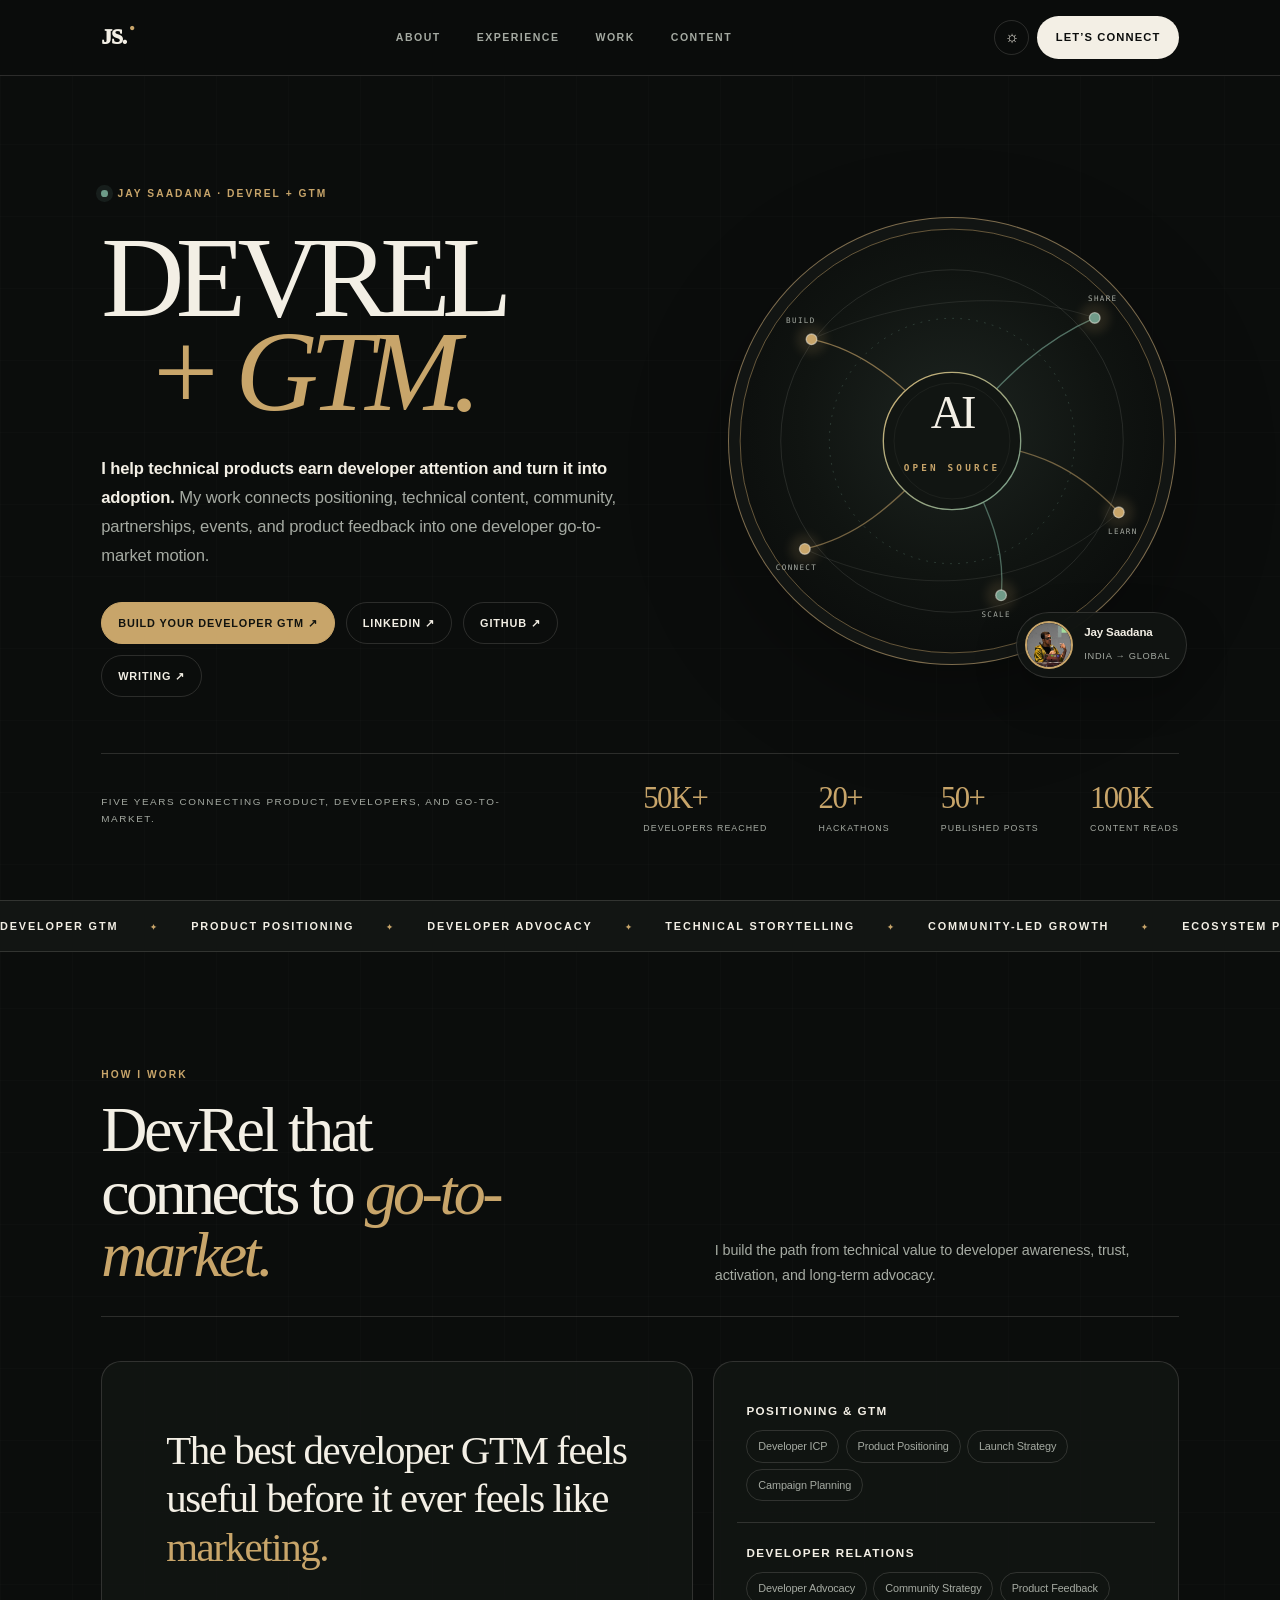
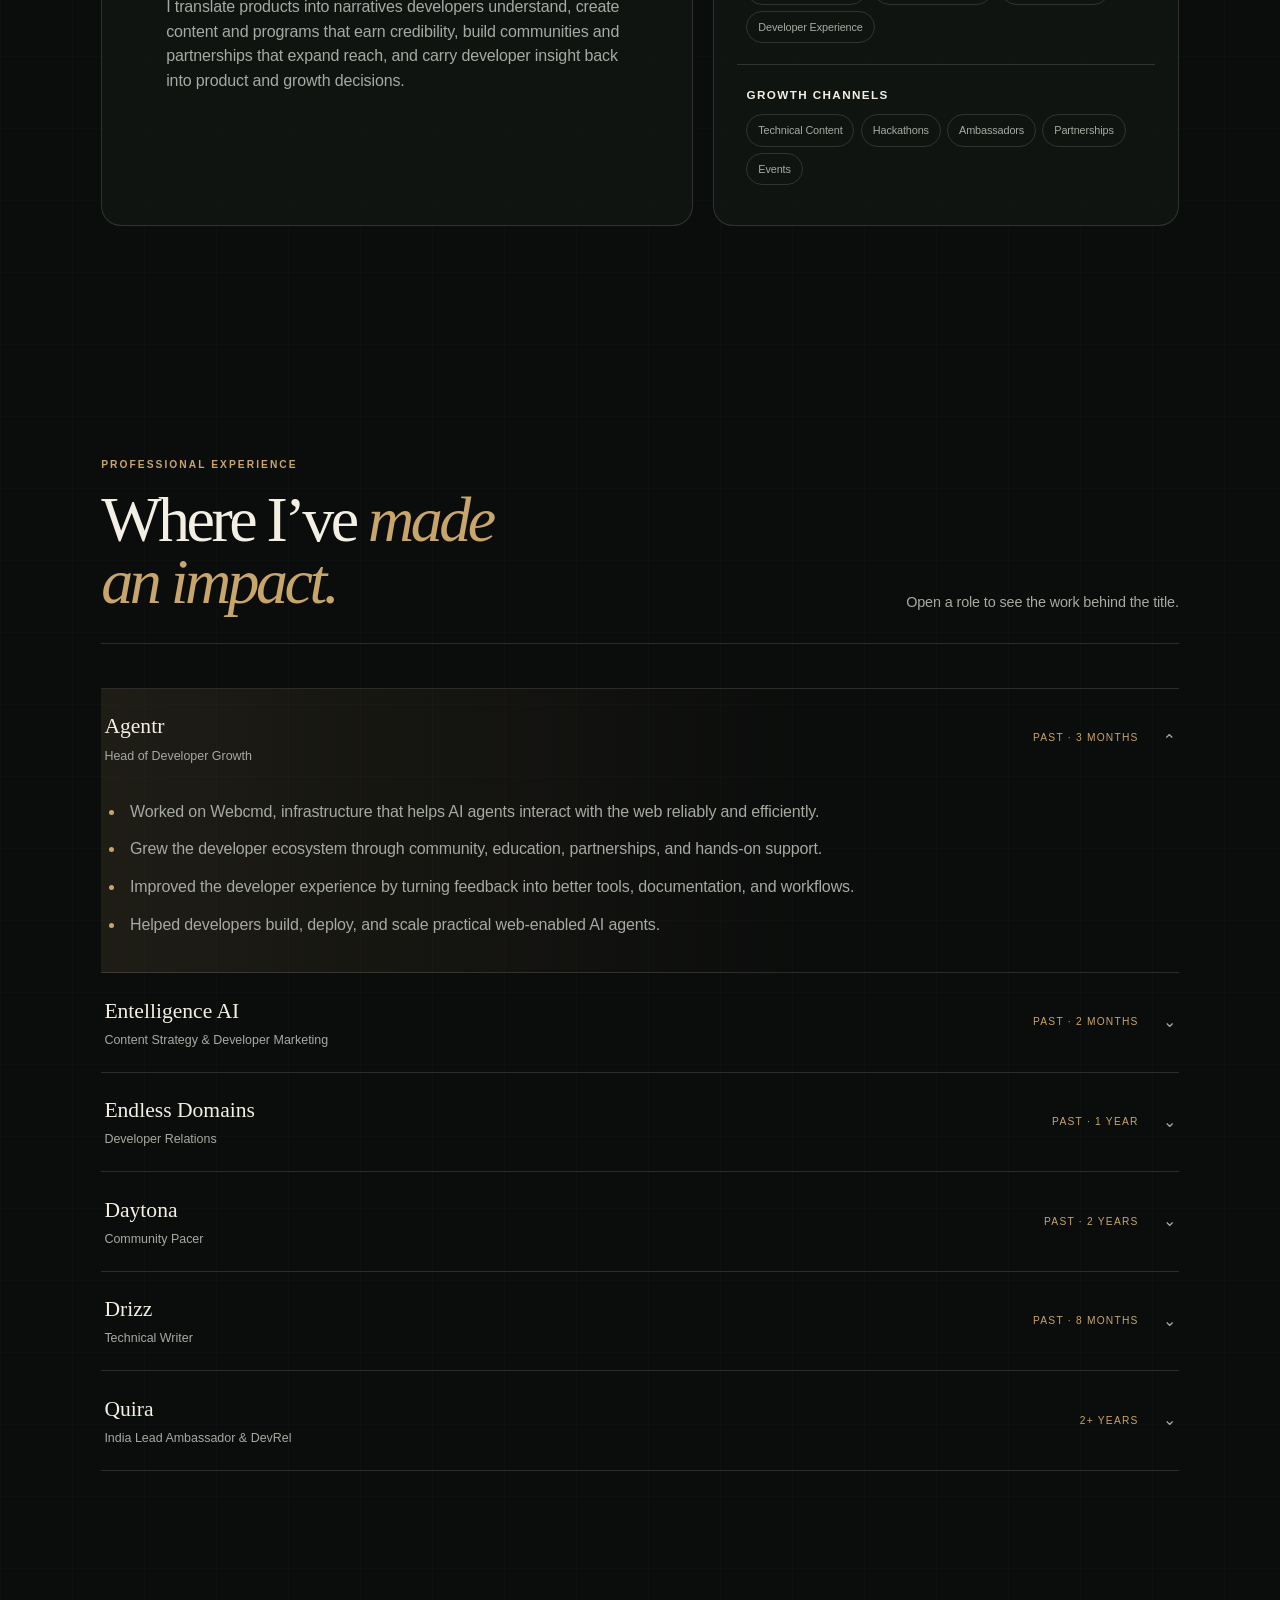
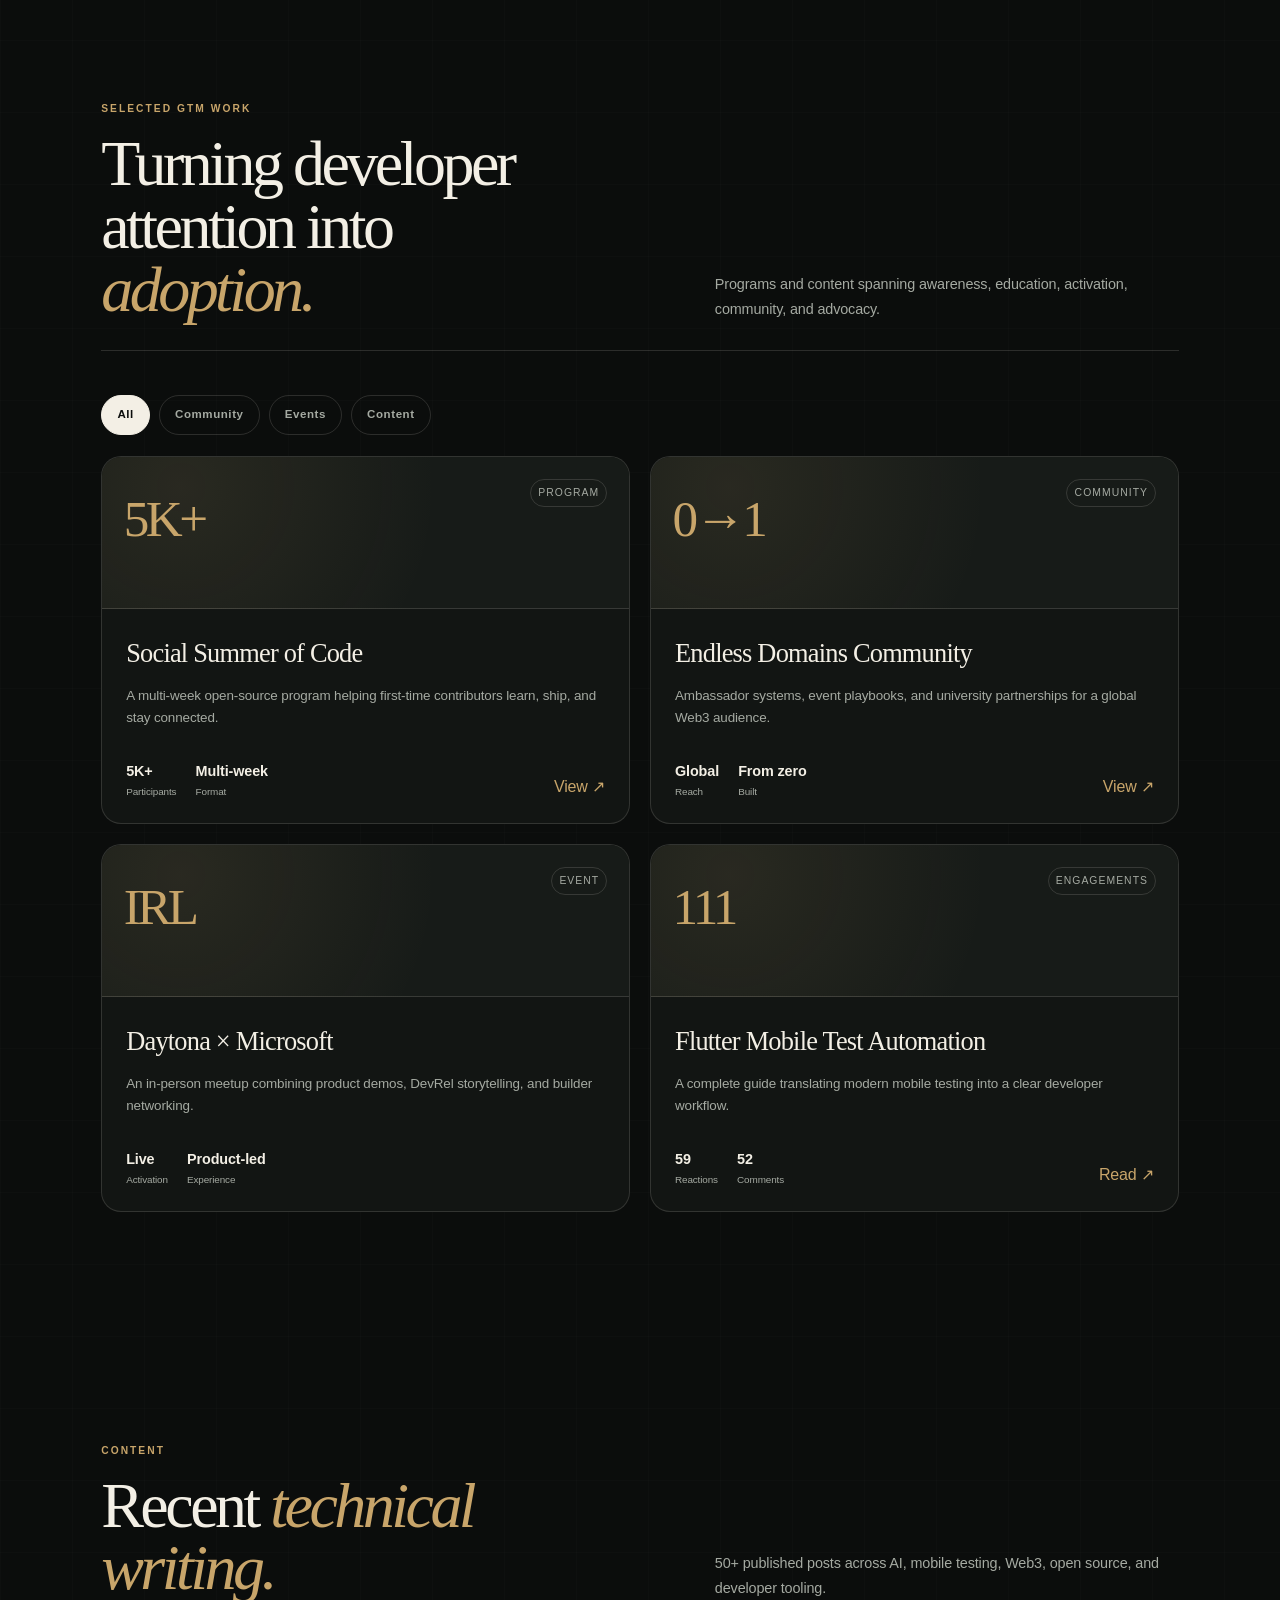
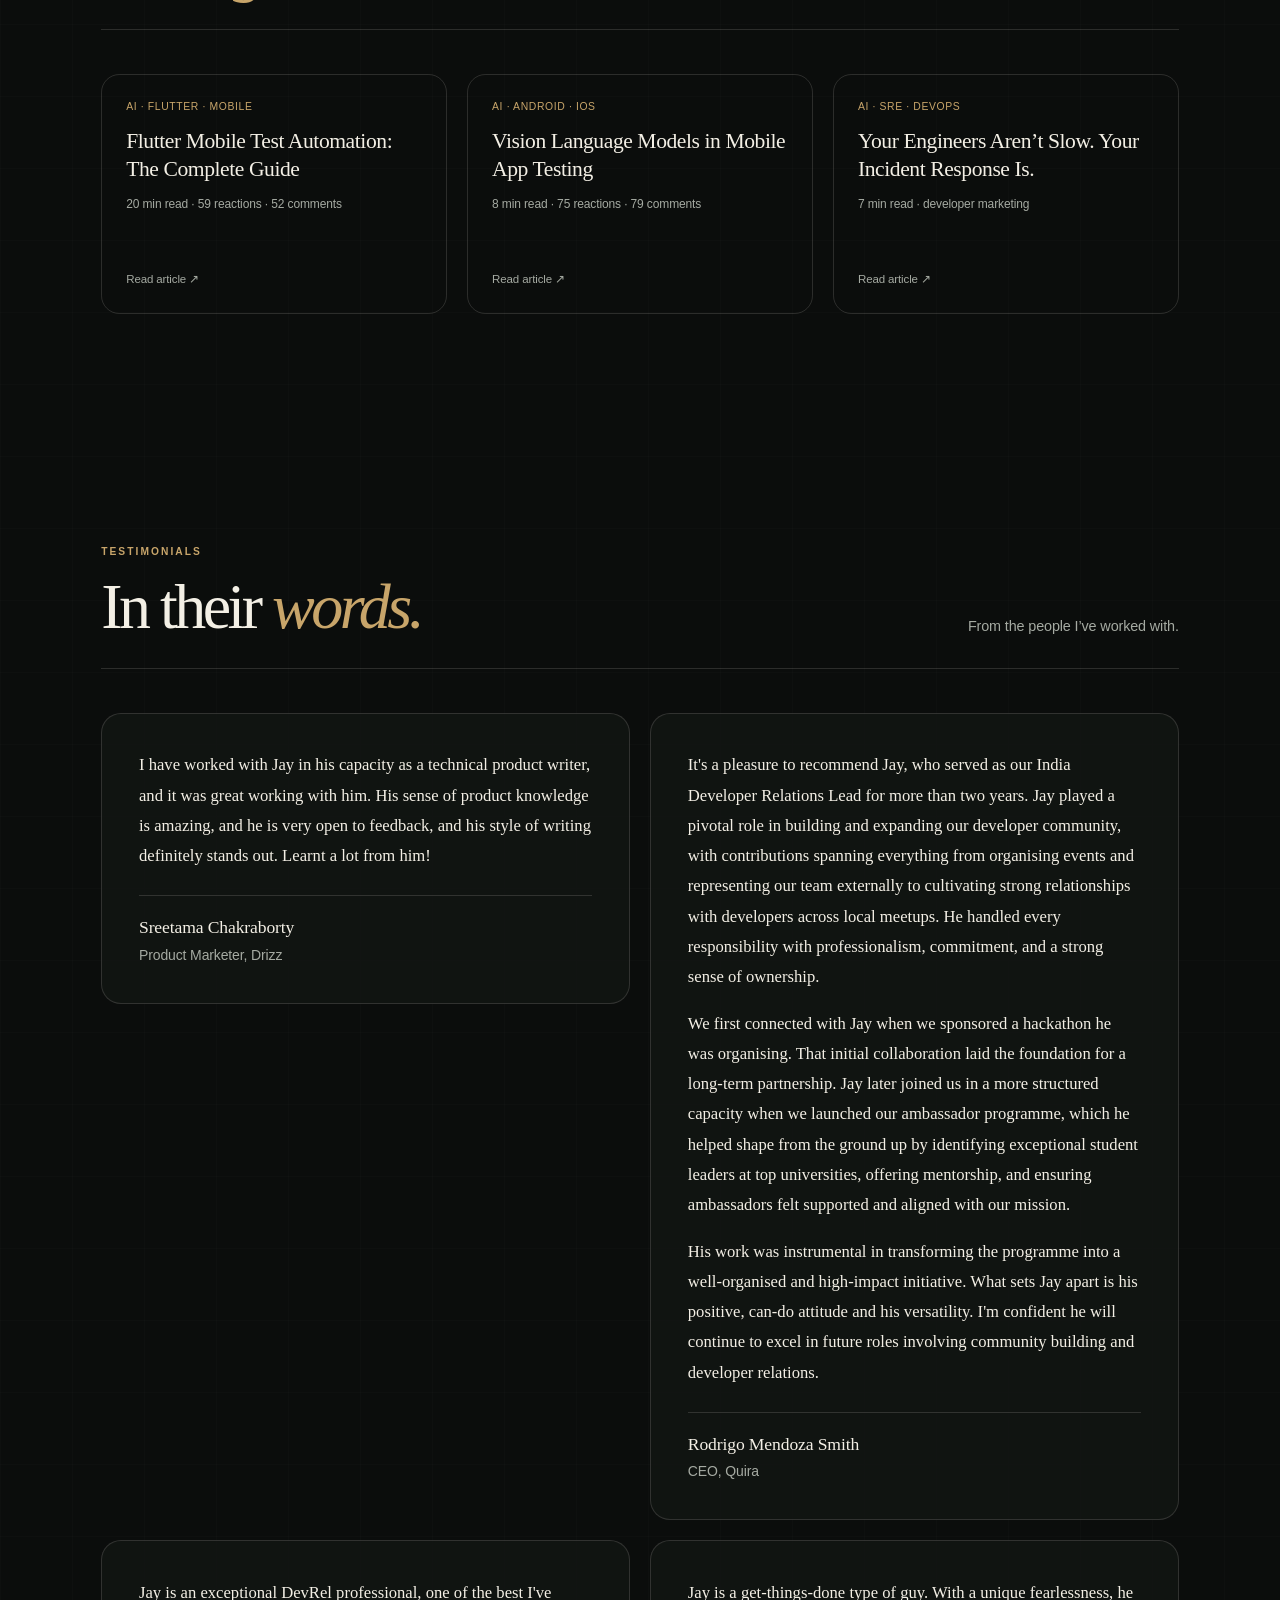
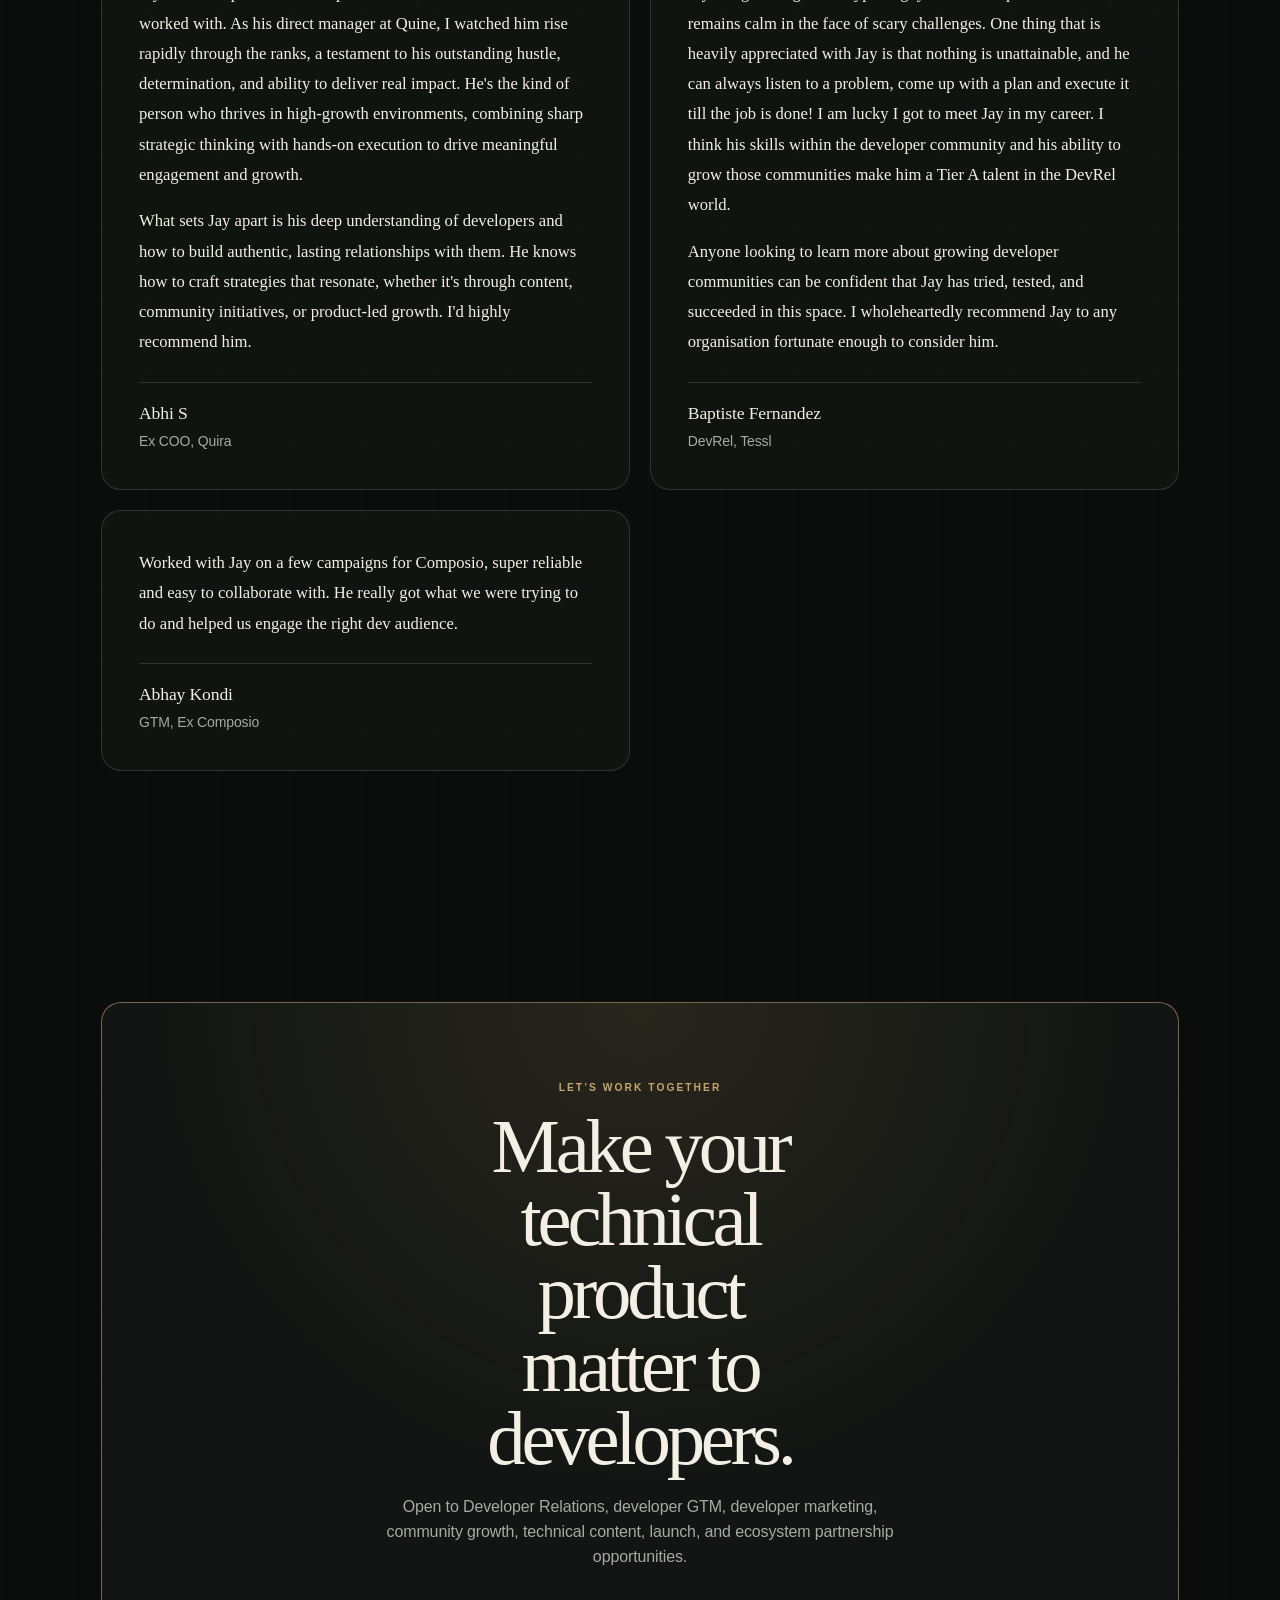
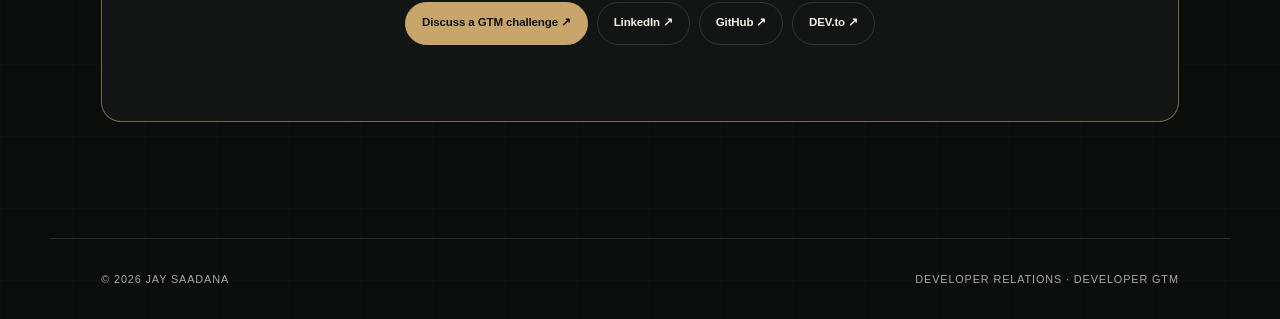
==== index.html @ 6f2ec3a9 "Position portfolio around DevRel and developer GTM" ====
<!doctype html>
<html lang="en">
<head>
  <meta charset="UTF-8" />
  <meta name="viewport" content="width=device-width,initial-scale=1" />
  <meta name="description" content="Jay Saadana works at the intersection of Developer Relations and developer GTM, turning technical products into clear narratives, trusted communities, and measurable adoption." />
  <meta name="theme-color" content="#060814" />
  <title>Jay Saadana | Developer Relations &amp; Developer GTM</title>
  <link rel="canonical" href="https://jaysaadana.com/" />
  <meta name="robots" content="index, follow, max-image-preview:large" />
  <meta name="author" content="Jay Saadana" />
  <meta name="google-site-verification" content="zBhBOD2lBcQVBugsAbwp3OIOPqL77hGb75ei_Nq8wss" />
  <link rel="preload" as="image" href="ai-network.svg" type="image/svg+xml" />
  <meta property="og:type" content="profile" />
  <meta property="og:url" content="https://jaysaadana.com/" />
  <meta property="og:title" content="Jay Saadana | Developer Relations &amp; Developer GTM" />
  <meta property="og:description" content="Developer relations and GTM for technical products: positioning, content, community, partnerships, events, and developer adoption." />
  <meta property="og:site_name" content="Jay Saadana" />
  <meta property="og:locale" content="en_IN" />
  <meta property="og:image" content="https://jaysaadana.com/jay-saadana-preview.jpg" />
  <meta property="og:image:secure_url" content="https://jaysaadana.com/jay-saadana-preview.jpg" />
  <meta property="og:image:type" content="image/jpeg" />
  <meta property="og:image:width" content="320" />
  <meta property="og:image:height" content="320" />
  <meta property="og:image:alt" content="Jay Saadana speaking at a developer event" />
  <meta property="profile:first_name" content="Jay" />
  <meta property="profile:last_name" content="Saadana" />
  <meta name="twitter:card" content="summary" />
  <meta name="twitter:image" content="https://jaysaadana.com/jay-saadana-preview.jpg" />
  <meta name="twitter:image:alt" content="Jay Saadana speaking at a developer event" />
  <meta name="twitter:creator" content="@jaysaadana" />
  <meta name="twitter:title" content="Jay Saadana | Developer Relations &amp; Developer GTM" />
  <meta name="twitter:description" content="Developer relations and GTM for technical products: positioning, content, community, partnerships, and developer adoption." />
  <link rel="alternate" type="text/markdown" href="https://jaysaadana.com/index.md" title="Jay Saadana profile in Markdown" />
  <link rel="describedby" href="https://jaysaadana.com/llms.txt" type="text/plain" />
  <script type="application/ld+json">
  {"@context":"https://schema.org","@type":"ProfilePage","@id":"https://jaysaadana.com/#profile","url":"https://jaysaadana.com/","name":"Jay Saadana | Developer Relations and Developer GTM","mainEntity":{"@type":"Person","@id":"https://jaysaadana.com/#jay-saadana","name":"Jay Saadana","url":"https://jaysaadana.com/","image":"https://jaysaadana.com/jay-profile.webp","jobTitle":"Developer Relations and Developer GTM Professional","description":"Developer Relations and GTM professional turning technical products into clear narratives, trusted communities, and measurable developer adoption.","knowsAbout":["Developer Relations","Developer Go-to-Market","Developer Marketing","Product Positioning","Developer Growth","Open Source","AI Agents","Technical Writing","Community Building","Developer Experience","Partnerships","Hackathons"],"sameAs":["https://github.com/jaysaadana5","https://linkedin.com/in/jaysaadana","https://twitter.com/jaysaadana","https://dev.to/jaysaadana"]}}
  </script>
  <link rel="icon" type="image/svg+xml" href="data:image/svg+xml,%3Csvg xmlns='http://www.w3.org/2000/svg' viewBox='0 0 32 32'%3E%3Crect width='32' height='32' rx='8' fill='%230b0a09'/%3E%3Cpath d='M8 8h7v10c0 5-3 7-7 5v-4c2 1 3 0 3-2V8zm10 0h6v5h-6V8zm0 8h6v8h-6v-8z' fill='%23f26a3d'/%3E%3C/svg%3E" />
  <style>
    :root{--bg:#060814;--panel:#0d1124;--panel2:#121832;--text:#f4f1e8;--muted:#9ba3bd;--line:#29304e;--accent:#ff4b1f;--accent2:#4169ff;--accent-soft:rgba(255,75,31,.13);--chip:#171d38;--shadow:0 28px 90px rgba(0,0,0,.38);--max:1240px;--pad:clamp(1.15rem,4vw,3.4rem)}body.light{--bg:#f0eee6;--panel:#f9f7ef;--panel2:#e5e2d8;--text:#101329;--muted:#5f667a;--line:#c9c6bd;--accent:#f03e15;--accent2:#2148e8;--accent-soft:rgba(240,62,21,.1);--chip:#e4e1d8;--shadow:0 18px 50px rgba(16,19,41,.1)}*{box-sizing:border-box}html{scroll-behavior:smooth;overflow-x:hidden}body{margin:0;background:var(--bg);background-image:linear-gradient(rgba(255,255,255,.018) 1px,transparent 1px),linear-gradient(90deg,rgba(255,255,255,.018) 1px,transparent 1px);background-size:42px 42px;color:var(--text);font-family:Inter,-apple-system,BlinkMacSystemFont,"Segoe UI",sans-serif;line-height:1.55;overflow-x:hidden;transition:background .25s,color .25s}a{color:inherit}button{font:inherit;color:inherit}::selection{background:var(--accent);color:#fff}
    header{position:sticky;top:0;z-index:50;height:4rem;background:color-mix(in srgb,var(--bg) 82%,transparent);backdrop-filter:blur(18px);border-bottom:1px solid var(--line)}.nav-wrap{width:min(100%,var(--max));height:100%;padding-inline:var(--pad);margin:auto;display:flex;align-items:center;justify-content:space-between}.mark{font-weight:950;color:var(--text);text-decoration:none;letter-spacing:-.08em;font-size:1.1rem}.mark:after{content:"●";color:var(--accent);font-size:.55em;margin-left:.2rem}.nav{display:flex;gap:1.6rem}.nav a{font-size:.7rem;font-weight:750;text-transform:uppercase;letter-spacing:.08em;text-decoration:none;color:var(--muted)}.nav a:hover{color:var(--accent)}.nav-actions{display:flex;gap:.5rem;align-items:center}.icon-btn{width:2.2rem;height:2.2rem;border:1px solid var(--line);border-radius:0;background:var(--panel);cursor:pointer;display:grid;place-items:center}.icon-btn:hover{border-color:var(--accent)}.say-hi{font-size:.7rem;font-weight:800;text-transform:uppercase;letter-spacing:.06em;text-decoration:none;padding:.68rem .85rem;background:var(--accent);color:white;box-shadow:4px 4px 0 var(--accent2)}
    .wrap{width:min(100%,var(--max));margin:auto;padding-inline:var(--pad)}.hero{position:relative;min-height:calc(100svh - 4rem);display:grid;align-content:center;padding-top:2rem;padding-bottom:2.5rem}.hero-grid{display:grid;grid-template-columns:1.05fr .95fr;align-items:center;gap:clamp(1rem,4vw,4rem)}.eyebrow{display:flex;align-items:center;gap:.6rem;color:var(--muted);font-size:.66rem;font-weight:800;letter-spacing:.14em;text-transform:uppercase}.eyebrow i{width:.55rem;height:.55rem;border-radius:50%;background:#49dd87;box-shadow:0 0 18px #49dd87}.hero-copy h1{font-size:clamp(4.5rem,10.8vw,9.5rem);line-height:.72;letter-spacing:-.09em;margin:2rem 0 2.2rem;font-weight:950}.hero-copy h1 span{display:block}.hero-copy h1 span:last-child{color:transparent;-webkit-text-stroke:2px var(--accent);margin-left:clamp(1rem,4vw,4rem)}.hero-copy>p{max-width:35rem;color:var(--muted);font-size:clamp(.95rem,1.35vw,1.12rem)}.hero-copy>p strong{color:var(--text)}.socials{display:flex;gap:.55rem;flex-wrap:wrap;margin-top:1.6rem}.socials a{font-size:.68rem;font-weight:800;text-transform:uppercase;letter-spacing:.05em;text-decoration:none;padding:.62rem .8rem;border:1px solid var(--line);background:var(--panel)}.socials a:hover{border-color:var(--accent);color:var(--accent);transform:translateY(-2px)}.hero-art{position:relative;display:grid;place-items:center;min-height:35rem;perspective:900px}.art-disk{position:absolute;width:min(39vw,31rem);aspect-ratio:1;border-radius:50%;background:radial-gradient(circle,var(--panel2),var(--bg) 69%);border:1px solid var(--line);box-shadow:inset 0 0 90px rgba(65,105,255,.11),0 0 110px rgba(65,105,255,.12);transition:transform .18s ease-out}.sculpture{width:112%;max-width:none;margin:-6%;filter:drop-shadow(0 30px 50px rgba(0,0,0,.38));animation:float 6s ease-in-out infinite}.profile-stamp{position:absolute;left:0;bottom:3.4rem;display:flex;align-items:center;gap:.7rem;background:var(--accent);color:white;padding:.55rem .8rem .55rem .55rem;transform:rotate(-5deg);box-shadow:7px 7px 0 var(--accent2);z-index:2}.profile-stamp img{width:3.3rem;height:3.3rem;object-fit:cover;border-radius:50%;border:2px solid white}.profile-stamp b{font-size:.72rem;display:block}.profile-stamp span{font-size:.58rem;text-transform:uppercase;letter-spacing:.08em}.art-label{position:absolute;right:-.7rem;top:4.5rem;writing-mode:vertical-rl;color:var(--muted);font-size:.58rem;font-weight:800;letter-spacing:.18em;text-transform:uppercase}@keyframes float{50%{transform:translateY(-13px) rotate(2deg)}}.hero-bottom{border-top:1px solid var(--line);margin-top:1.2rem;padding-top:1.4rem;display:flex;align-items:center;justify-content:space-between;gap:2rem}.hero-bottom>span{font-size:.62rem;color:var(--muted);text-transform:uppercase;letter-spacing:.12em}.metrics{display:flex;gap:clamp(1.5rem,4vw,3.4rem)}.metric{text-align:left}.metric b{display:block;font-size:clamp(1.25rem,2vw,1.8rem);color:var(--text);letter-spacing:-.05em;line-height:1}.metric span{font-size:.55rem;text-transform:uppercase;letter-spacing:.08em;color:var(--muted)}.marquee{overflow:hidden;border-block:1px solid var(--line);background:var(--accent);color:#fff;transform:rotate(-1deg);margin-block:1rem}.marquee-track{display:flex;width:max-content;gap:2rem;padding:.7rem 0;font-size:.7rem;font-weight:900;letter-spacing:.12em;text-transform:uppercase;animation:ticker 22s linear infinite}.marquee-track span:after{content:"✦";margin-left:2rem;color:#ffd6ca}@keyframes ticker{to{transform:translateX(-50%)}}
    section{padding-block:clamp(4.5rem,8vw,7rem);scroll-margin-top:4rem}.section-top{display:flex;align-items:end;justify-content:space-between;gap:2rem;margin-bottom:2rem}.section-top h2{font-size:clamp(2rem,4vw,3.5rem);line-height:1;letter-spacing:-.05em;margin:0}.section-top h2 span{color:var(--accent)}.section-top p{color:var(--muted);font-size:.9rem;max-width:29rem;margin:0}.kicker{color:var(--accent);font-size:.68rem;font-weight:800;letter-spacing:.12em;text-transform:uppercase;margin-bottom:.75rem}
    .about-grid{display:grid;grid-template-columns:1.1fr .9fr;gap:1rem}.card{border:1px solid var(--line);border-radius:.9rem;background:var(--panel);box-shadow:var(--shadow)}.about-copy{padding:clamp(1.5rem,4vw,3rem)}.about-copy .lead{font-size:clamp(1.35rem,2.7vw,2.2rem);line-height:1.2;letter-spacing:-.035em;margin:0 0 1.5rem}.about-copy .lead em{color:var(--accent);font-style:normal}.about-copy p:last-child{color:var(--muted);margin:0}.skills{padding:1.2rem}.skill-group{padding:1rem;border-bottom:1px solid var(--line)}.skill-group:last-child{border:0}.skill-group h3{font-size:.78rem;margin:0 0 .65rem}.tag-list{display:flex;gap:.4rem;flex-wrap:wrap}.tag{font-size:.68rem;color:var(--muted);background:var(--chip);padding:.34rem .48rem;border-radius:.35rem}
    .experience{display:grid;gap:.65rem}.job{border:1px solid var(--line);border-radius:.8rem;background:var(--panel);overflow:hidden}.job-button{width:100%;border:0;background:transparent;display:grid;grid-template-columns:1fr auto auto;gap:1.5rem;align-items:center;text-align:left;padding:1rem 1.2rem;cursor:pointer}.job-title b{display:block;font-size:1rem}.job-title span{font-size:.76rem;color:var(--muted)}.job-date{font-size:.7rem;color:var(--accent);white-space:nowrap}.chevron{font-size:1rem;color:var(--muted);transition:.2s}.job.open .chevron{transform:rotate(180deg)}.job-details{display:grid;grid-template-rows:0fr;transition:grid-template-rows .3s}.job.open .job-details{grid-template-rows:1fr}.job-details>div{overflow:hidden}.job-details ul{margin:0;padding:0 1.3rem 1.2rem 2.35rem;color:var(--muted);font-size:.86rem}.job-details li{margin:.35rem 0}.job:hover{border-color:color-mix(in srgb,var(--accent) 48%,var(--line))}
    .category-nav{display:flex;gap:.35rem;margin-bottom:1rem;overflow-x:auto}.category{border:1px solid var(--line);border-radius:.5rem;background:var(--panel);color:var(--muted);padding:.55rem .75rem;font-size:.72rem;font-weight:700;cursor:pointer;white-space:nowrap}.category.active,.category:hover{background:var(--accent);border-color:var(--accent);color:white}.work-grid{display:grid;grid-template-columns:repeat(2,1fr);gap:1rem}.work-card{min-height:22rem;border:1px solid var(--line);border-radius:.9rem;background:var(--panel);overflow:hidden;text-decoration:none;display:flex;flex-direction:column;position:relative}.work-card[hidden]{display:none}.work-visual{height:8rem;padding:1rem;background:linear-gradient(135deg,var(--accent-soft),transparent),var(--panel2);display:flex;justify-content:space-between;align-items:start;border-bottom:1px solid var(--line)}.work-visual strong{font-size:2.8rem;letter-spacing:-.07em;color:var(--accent)}.work-visual span{font-size:.65rem;text-transform:uppercase;color:var(--muted);border:1px solid var(--line);border-radius:999px;padding:.3rem .45rem}.work-content{padding:1.2rem;display:flex;flex-direction:column;flex:1}.work-content h3{font-size:1.35rem;letter-spacing:-.03em;margin:0 0 .65rem}.work-content p{color:var(--muted);font-size:.84rem;margin:0}.work-meta{display:flex;gap:1.2rem;margin-top:auto;padding-top:1.4rem}.work-meta b{font-size:.9rem}.work-meta small{display:block;color:var(--muted);font-size:.62rem}.view{margin-left:auto;align-self:end;color:var(--accent)}.work-card:hover{border-color:var(--accent);transform:translateY(-2px)}.work-card.static:hover{transform:none}
    .writing-grid{display:grid;grid-template-columns:repeat(3,1fr);gap:1rem}.article{border:1px solid var(--line);border-radius:.8rem;background:var(--panel);padding:1.2rem;text-decoration:none;min-height:13rem;display:flex;flex-direction:column}.article small{color:var(--accent);font-size:.65rem;text-transform:uppercase;letter-spacing:.06em}.article h3{font-size:1.05rem;line-height:1.25;letter-spacing:-.02em;margin:.75rem 0}.article p{font-size:.75rem;color:var(--muted);margin:0}.article span{margin-top:auto;color:var(--muted);font-size:.72rem}.article:hover{border-color:var(--accent);background:var(--panel2)}
    .quote{padding:clamp(1.5rem,5vw,4rem);display:grid;grid-template-columns:auto 1fr;gap:2rem}.quote-mark{font-family:Georgia,serif;font-size:6rem;line-height:.7;color:var(--accent)}blockquote{font-family:Georgia,serif;font-size:clamp(1.45rem,3.2vw,2.8rem);line-height:1.2;margin:0;letter-spacing:-.025em}cite{font-family:Inter,sans-serif;font-style:normal;color:var(--muted);font-size:.75rem;display:block;margin-top:1.4rem}.contact-card{padding:clamp(2rem,6vw,5rem);text-align:center;background:radial-gradient(circle at 50% 0,var(--accent-soft),transparent 50%),var(--panel)}.contact-card h2{font-size:clamp(2.6rem,6vw,5.2rem);line-height:.95;letter-spacing:-.06em;margin:.5rem auto 1.2rem;max-width:10ch}.contact-card p{color:var(--muted);max-width:34rem;margin:0 auto 2rem}.contact-links{display:flex;justify-content:center;gap:.55rem;flex-wrap:wrap}.contact-links a,.contact-links button{font:inherit;font-size:.72rem;font-weight:750;text-decoration:none;border:1px solid var(--line);background:var(--chip);padding:.65rem .78rem;border-radius:.5rem;cursor:pointer}.contact-links a:first-child,.contact-links a:hover,.contact-links button:hover{background:var(--accent);border-color:var(--accent);color:#fff}footer{display:flex;justify-content:space-between;padding-block:1.5rem;color:var(--muted);font-size:.68rem;border-top:1px solid var(--line)}.reveal{opacity:0;transform:translateY(14px);transition:.5s}.reveal.visible{opacity:1;transform:none}
    @media(max-width:760px){.nav{display:none}.hero{padding-top:3rem}.hero-grid{grid-template-columns:1fr}.hero-copy h1{font-size:clamp(4.5rem,24vw,7rem);margin-block:1.5rem}.hero-art{min-height:27rem}.art-disk{width:min(92vw,27rem)}.profile-stamp{left:.5rem;bottom:1.5rem}.art-label{right:.3rem}.hero-bottom{align-items:flex-start;flex-direction:column}.metrics{width:100%;display:grid;grid-template-columns:1fr 1fr;gap:1.4rem}.section-top{align-items:start;flex-direction:column}.about-grid{grid-template-columns:1fr}.job-button{grid-template-columns:1fr auto}.job-date{grid-row:2}.chevron{grid-column:2;grid-row:1/3}.work-grid{grid-template-columns:1fr}.writing-grid{grid-template-columns:1fr 1fr}.quote{grid-template-columns:1fr;gap:.4rem}}
    @media(max-width:480px){header{height:3.6rem}.say-hi{display:none}.hero-copy h1{font-size:4.35rem}.hero-art{min-height:23rem}.profile-stamp{transform:rotate(-3deg) scale(.88);transform-origin:left bottom}.metrics{gap:1.2rem}.job-button{padding:.9rem}.work-card{min-height:20rem}.writing-grid{grid-template-columns:1fr}.quote-mark{font-size:4rem}footer{flex-direction:column;gap:.35rem}}
    @media(prefers-reduced-motion:reduce){html{scroll-behavior:auto}.sculpture,.marquee-track{animation:none}.reveal{opacity:1;transform:none;transition:none}.job-details,.chevron{transition:none}}
    @media print{header,.category-nav,.socials,.marquee{display:none}body{--bg:#fff;--panel:#fff;--panel2:#f5f5f5;--text:#111;--muted:#555;--line:#ccc}.hero{min-height:auto}.hero-art{min-height:18rem}.job-details{grid-template-rows:1fr}.work-card{min-height:auto;break-inside:avoid}.reveal{opacity:1;transform:none}}
    /* Preserve the render's square proportions instead of its HTML height. */
    .art-disk{position:relative;width:min(100%,29rem);height:auto;aspect-ratio:1;background:radial-gradient(circle,rgba(65,105,255,.08),transparent 68%);border:0;box-shadow:none}
    .sculpture{display:block;width:100%;height:auto;aspect-ratio:1;object-fit:contain;margin:0;max-width:100%;animation:none;filter:drop-shadow(0 18px 25px rgba(0,0,0,.2))}
    .art-label{display:none}
    @media(max-width:760px){.art-disk{width:min(100%,25rem)}}
    .job-details ul{font-size:1rem;line-height:1.7;padding-left:2.5rem;list-style:disc}.job-details li{padding-left:.3rem;margin:.65rem 0}.job-details li::marker{color:var(--accent)}
    .testimonials-grid{display:grid;grid-template-columns:repeat(2,minmax(0,1fr));gap:1.25rem;align-items:start}.testimonial{margin:0;padding:clamp(1.35rem,3vw,2rem);border-top:3px solid var(--accent)}.testimonial blockquote{font-family:inherit;font-size:1rem;line-height:1.75;letter-spacing:normal;color:var(--text)}.testimonial blockquote p{margin:0 0 1rem}.testimonial figcaption{border-top:1px solid var(--line);margin-top:1.5rem;padding-top:1.1rem;display:grid;gap:.2rem}.testimonial figcaption strong{font-size:1rem}.testimonial figcaption span{font-size:.875rem;color:var(--muted)}@media(max-width:760px){.testimonials-grid{grid-template-columns:1fr}}
    .marquee{transform:none;width:100%;overflow:hidden}
    .marquee-track{gap:0;padding:.85rem 0;font-size:.875rem;line-height:1.5;will-change:transform;animation:skills-scroll 28s linear infinite}
    .marquee-group{display:flex;align-items:center;flex-shrink:0;gap:2rem;padding-right:2rem}
    .marquee-group span{display:block;flex:none;white-space:nowrap}
    @keyframes skills-scroll{from{transform:translate3d(0,0,0)}to{transform:translate3d(-50%,0,0)}}
    @media(prefers-reduced-motion:reduce){.marquee-track{animation:skills-scroll 40s linear infinite}}
    .reveal{opacity:1;transform:none}

    /* Refined editorial system: quiet luxury with a technical edge. */
    :root{
      --bg:#0b0d0c;
      --panel:#121513;
      --panel2:#171b18;
      --text:#f3efe5;
      --muted:#a5aaa2;
      --line:rgba(243,239,229,.14);
      --accent:#c8a56a;
      --accent2:#6d9b89;
      --accent-soft:rgba(200,165,106,.10);
      --chip:#1a1e1b;
      --shadow:0 24px 80px rgba(0,0,0,.22);
      --max:1180px
    }
    body.light{
      --bg:#f4f0e7;
      --panel:#fbf8f1;
      --panel2:#ece6da;
      --text:#171a18;
      --muted:#656b65;
      --line:rgba(23,26,24,.16);
      --accent:#8a6635;
      --accent2:#477363;
      --accent-soft:rgba(138,102,53,.10);
      --chip:#ede7db;
      --shadow:0 22px 70px rgba(43,38,29,.10)
    }
    body{
      background-color:var(--bg);
      background-image:linear-gradient(rgba(255,255,255,.012) 1px,transparent 1px),linear-gradient(90deg,rgba(255,255,255,.012) 1px,transparent 1px);
      background-size:72px 72px;
      font-family:Inter,-apple-system,BlinkMacSystemFont,"Segoe UI",sans-serif;
      letter-spacing:-.008em
    }
    header{height:4.75rem;background:color-mix(in srgb,var(--bg) 88%,transparent);border-bottom:1px solid var(--line)}
    .nav-wrap{padding-inline:var(--pad)}
    .mark{font-family:Georgia,"Times New Roman",serif;font-size:1.35rem;letter-spacing:-.05em}
    .mark:after{color:var(--accent);font-size:.42em;vertical-align:top}
    .nav{gap:2.25rem}
    .nav a{font-size:.66rem;font-weight:650;letter-spacing:.14em;transition:color .2s ease}
    .nav a:hover{color:var(--text)}
    .icon-btn{border-radius:999px;background:transparent;border-color:var(--line)}
    .say-hi{border-radius:999px;background:var(--text);color:var(--bg);box-shadow:none;padding:.78rem 1.15rem;letter-spacing:.1em}
    .say-hi:hover{background:var(--accent);color:#10120f}
    .hero{min-height:calc(100svh - 4.75rem);padding-top:4rem;padding-bottom:2rem}
    .hero-grid{grid-template-columns:1.08fr .92fr;gap:clamp(2.5rem,7vw,7rem)}
    .eyebrow{color:var(--accent);font-size:.64rem;letter-spacing:.2em}
    .eyebrow i{width:.42rem;height:.42rem;background:var(--accent2);box-shadow:0 0 0 5px color-mix(in srgb,var(--accent2) 12%,transparent)}
    .hero-copy h1{
      font-family:Georgia,"Times New Roman",serif;
      font-size:clamp(4.3rem,9vw,8.4rem);
      line-height:.82;
      letter-spacing:-.075em;
      font-weight:400;
      margin:1.75rem 0 2.2rem
    }
    .hero-copy h1 span:last-child{
      color:var(--accent);
      -webkit-text-stroke:0;
      font-style:italic;
      margin-left:clamp(1rem,3.5vw,3.5rem)
    }
    .hero-copy>p{max-width:36rem;color:var(--muted);font-size:clamp(1rem,1.3vw,1.12rem);line-height:1.75}
    .hero-copy>p strong{font-weight:600;color:var(--text)}
    .socials{margin-top:2rem;gap:.7rem}
    .socials a{border-radius:999px;background:transparent;padding:.72rem 1rem;letter-spacing:.08em;transition:background .2s ease,border-color .2s ease,color .2s ease,transform .2s ease}
    .socials a:first-child{background:var(--accent);border-color:var(--accent);color:#11130f}
    .socials a:hover{background:var(--text);border-color:var(--text);color:var(--bg)}
    .hero-art{min-height:34rem}
    .art-disk{
      width:min(100%,28rem);
      border:1px solid color-mix(in srgb,var(--accent) 50%,var(--line));
      border-radius:50%;
      padding:1.2rem;
      background:radial-gradient(circle at 48% 42%,rgba(200,165,106,.12),rgba(109,155,137,.045) 48%,transparent 70%);
      box-shadow:inset 0 0 0 10px var(--bg),inset 0 0 0 11px var(--line),0 30px 90px rgba(0,0,0,.25)
    }
    .sculpture{filter:drop-shadow(0 24px 38px rgba(0,0,0,.28)) saturate(.85)}
    .profile-stamp{
      left:auto;
      right:-.5rem;
      bottom:2.2rem;
      border:1px solid var(--line);
      border-radius:999px;
      background:color-mix(in srgb,var(--panel) 88%,transparent);
      color:var(--text);
      backdrop-filter:blur(16px);
      padding:.5rem 1rem .5rem .5rem;
      transform:none;
      box-shadow:0 16px 45px rgba(0,0,0,.24)
    }
    .profile-stamp img{width:3rem;height:3rem;border-color:var(--accent)}
    .profile-stamp span{color:var(--muted)}
    .hero-bottom{margin-top:2.5rem;padding-top:1.8rem}
    .hero-bottom>span{max-width:25rem;line-height:1.7;letter-spacing:.16em}
    .metric b{font-family:Georgia,"Times New Roman",serif;font-size:clamp(1.45rem,2.4vw,2.1rem);font-weight:400;color:var(--accent)}
    .metric span{letter-spacing:.12em}
    .marquee{margin:0;background:var(--panel);color:var(--text);border-color:var(--line)}
    .marquee-track{padding:1.05rem 0;font-size:.68rem;font-weight:650;letter-spacing:.17em}
    .marquee-track span:after{color:var(--accent);font-size:.72em}
    section{padding-block:clamp(5.5rem,9vw,8.5rem)}
    .section-top{margin-bottom:2.75rem;border-bottom:1px solid var(--line);padding-bottom:1.8rem}
    .section-top h2{font-family:Georgia,"Times New Roman",serif;font-size:clamp(2.7rem,5vw,4.8rem);font-weight:400;line-height:.98;letter-spacing:-.055em;max-width:13ch}
    .section-top h2 span{color:var(--accent);font-style:italic}
    .section-top p{line-height:1.7}
    .kicker{color:var(--accent);font-size:.64rem;letter-spacing:.2em;margin-bottom:1rem}
    .about-grid{gap:1.25rem;grid-template-columns:1.12fr .88fr}
    .card{border-radius:1.25rem;background:color-mix(in srgb,var(--panel) 92%,transparent);box-shadow:none}
    .about-copy{padding:clamp(2rem,5vw,4rem)}
    .about-copy .lead{font-family:Georgia,"Times New Roman",serif;font-size:clamp(1.65rem,3.2vw,2.7rem);font-weight:400;line-height:1.18}
    .about-copy .lead em{color:var(--accent)}
    .skills{padding:1.2rem 1.4rem}
    .skill-group{padding:1.3rem .6rem}
    .skill-group h3{font-size:.73rem;text-transform:uppercase;letter-spacing:.12em}
    .tag{border:1px solid var(--line);border-radius:999px;background:transparent;padding:.42rem .68rem}
    .experience{gap:0;border-top:1px solid var(--line)}
    .job{border:0;border-bottom:1px solid var(--line);border-radius:0;background:transparent}
    .job-button{padding:1.35rem .2rem;grid-template-columns:1fr auto auto}
    .job-title b{font-family:Georgia,"Times New Roman",serif;font-size:1.35rem;font-weight:400}
    .job-title span{font-size:.78rem;margin-top:.16rem;display:block}
    .job-date{color:var(--accent);font-size:.64rem;letter-spacing:.12em}
    .job.open{background:linear-gradient(90deg,var(--accent-soft),transparent 65%)}
    .job-details ul{max-width:52rem;color:var(--muted);padding:0 1.3rem 1.5rem 1.5rem}
    .category-nav{gap:.55rem;margin-bottom:1.35rem}
    .category{border-radius:999px;background:transparent;padding:.62rem .95rem;letter-spacing:.05em}
    .category.active,.category:hover{background:var(--text);border-color:var(--text);color:var(--bg)}
    .work-grid{gap:1.25rem}
    .work-card{min-height:23rem;border-radius:1.25rem;background:var(--panel);transition:transform .25s ease,border-color .25s ease,box-shadow .25s ease}
    .work-card:hover{border-color:color-mix(in srgb,var(--accent) 60%,var(--line));transform:translateY(-4px);box-shadow:var(--shadow)}
    .work-visual{height:9.5rem;padding:1.35rem;background:radial-gradient(circle at 15% 20%,var(--accent-soft),transparent 55%),var(--panel2)}
    .work-visual strong{font-family:Georgia,"Times New Roman",serif;font-size:3.2rem;font-weight:400;color:var(--accent)}
    .work-visual span{letter-spacing:.1em}
    .work-content{padding:1.5rem}
    .work-content h3{font-family:Georgia,"Times New Roman",serif;font-size:1.65rem;font-weight:400}
    .work-content p{line-height:1.7}
    .writing-grid{gap:1.25rem}
    .article{min-height:15rem;border-radius:1.15rem;background:transparent;padding:1.5rem;transition:background .2s ease,border-color .2s ease,transform .2s ease}
    .article h3{font-family:Georgia,"Times New Roman",serif;font-size:1.35rem;font-weight:400;line-height:1.3}
    .article:hover{background:var(--panel);border-color:color-mix(in srgb,var(--accent) 60%,var(--line));transform:translateY(-3px)}
    .testimonials-grid{gap:1.25rem}
    .testimonial{border-top:1px solid var(--line);padding:clamp(1.6rem,3vw,2.3rem)}
    .testimonial blockquote{font-family:Georgia,"Times New Roman",serif;font-size:1.04rem;line-height:1.82;color:var(--text)}
    .testimonial figcaption strong{font-family:Georgia,"Times New Roman",serif;font-weight:400;font-size:1.1rem}
    .contact-card{border-color:color-mix(in srgb,var(--accent) 45%,var(--line));background:radial-gradient(circle at 50% 0,rgba(200,165,106,.12),transparent 55%),var(--panel)}
    .contact-card h2{font-family:Georgia,"Times New Roman",serif;font-weight:400;letter-spacing:-.055em}
    .contact-links a,.contact-links button{border-radius:999px;background:transparent;padding:.72rem 1rem}
    .contact-links a:first-child,.contact-links a:hover,.contact-links button:hover{background:var(--accent);border-color:var(--accent);color:#10120f}
    footer{padding-block:2rem;letter-spacing:.08em;text-transform:uppercase}
    @media(max-width:760px){
      header{height:4.25rem}.nav{display:none}.hero{padding-top:4.5rem}.hero-grid{grid-template-columns:1fr;gap:2.25rem}.hero-copy h1{font-size:clamp(4rem,21vw,6.5rem);line-height:.84}.hero-copy h1 span:last-child{margin-left:.5rem}.hero-art{min-height:27rem}.art-disk{width:min(88vw,25rem);padding:.8rem}.profile-stamp{right:.2rem;bottom:1.25rem}.hero-bottom{margin-top:1.5rem;align-items:flex-start;flex-direction:column}.section-top{padding-bottom:1.35rem;align-items:flex-start;flex-direction:column}.about-grid{grid-template-columns:1fr}.job-button{grid-template-columns:1fr auto}.job-date{grid-row:2}.chevron{grid-column:2;grid-row:1/3}.work-grid{grid-template-columns:1fr}.writing-grid{grid-template-columns:1fr 1fr}.testimonials-grid{grid-template-columns:1fr}.testimonial blockquote{font-size:1rem}}
    @media(max-width:480px){
      .say-hi{display:none}.hero-copy h1{font-size:4.15rem}.profile-stamp{transform:scale(.9);transform-origin:right bottom}.hero-art{min-height:23rem}.metrics{grid-template-columns:repeat(2,1fr)}.job-button{padding:1.1rem .1rem}.job-title b{font-size:1.18rem}.section-top h2{font-size:2.75rem}.writing-grid{grid-template-columns:1fr}footer{flex-direction:column;gap:.35rem}}
    .art-disk{
      padding:0;
      background-color:var(--panel);
      background-image:url('ai-network.svg');
      background-position:center;
      background-repeat:no-repeat;
      background-size:cover;
      box-shadow:0 32px 100px rgba(0,0,0,.28)
    }
    .art-disk .sculpture{display:none}
    @media(max-width:760px){.art-disk{width:min(86vw,24rem)}}
  </style>
</head>
<body>
  <header><div class="nav-wrap"><a class="mark" href="#top">JS.</a><nav class="nav" aria-label="Primary"><a href="#about">About</a><a href="#experience">Experience</a><a href="#work">Work</a><a href="#writing">Content</a></nav><div class="nav-actions"><button class="icon-btn" id="themeToggle" aria-label="Switch to light theme">☼</button><a class="say-hi" href="mailto:jaysaadana@gmail.com">Let’s connect</a></div></div></header>
  <main>
<section class="hero wrap" id="top"><div class="hero-grid"><div class="hero-copy"><div class="eyebrow"><i></i>Jay Saadana · DevRel + GTM</div><h1><span>DEVREL</span><span>+ GTM.</span></h1><p><strong>I help technical products earn developer attention and turn it into adoption.</strong> My work connects positioning, technical content, community, partnerships, events, and product feedback into one developer go-to-market motion.</p><div class="socials"><a href="mailto:jaysaadana@gmail.com">Build your developer GTM ↗</a><a href="https://linkedin.com/in/jaysaadana" target="_blank" rel="noreferrer">LinkedIn ↗</a><a href="https://github.com/jaysaadana5" target="_blank" rel="noreferrer">GitHub ↗</a><a href="https://dev.to/jaysaadana" target="_blank" rel="noreferrer">Writing ↗</a></div></div><div class="hero-art" id="heroArt"><div class="art-disk"><img class="sculpture" src="js-sculpture.webp" fetchpriority="high" decoding="async" alt="A connected open-source AI network representing developer adoption" width="1000" height="1000" /></div><div class="profile-stamp"><img src="jay-profile.webp" alt="Jay Saadana speaking at a developer event" width="320" height="320" /><div><b>Jay Saadana</b><span>India → Global</span></div></div><div class="art-label">Original sculpture · Built in Blender · 2026</div></div></div><div class="hero-bottom"><span>Five years connecting product, developers, and go-to-market.</span><div class="metrics"><div class="metric"><b>50K+</b><span>Developers reached</span></div><div class="metric"><b>20+</b><span>Hackathons</span></div><div class="metric"><b>50+</b><span>Published posts</span></div><div class="metric"><b>100K</b><span>Content reads</span></div></div></div></section>
    <div class="marquee" aria-label="Areas of expertise"><div class="marquee-track"><div class="marquee-group"><span>Developer GTM</span><span>Product positioning</span><span>Developer advocacy</span><span>Technical storytelling</span><span>Community-led growth</span><span>Ecosystem partnerships</span></div><div class="marquee-group" aria-hidden="true"><span>Developer GTM</span><span>Product positioning</span><span>Developer advocacy</span><span>Technical storytelling</span><span>Community-led growth</span><span>Ecosystem partnerships</span></div></div></div>

    <section class="wrap" id="about"><div class="section-top reveal"><div><div class="kicker">How I work</div><h2>DevRel that connects to <span>go-to-market.</span></h2></div><p>I build the path from technical value to developer awareness, trust, activation, and long-term advocacy.</p></div><div class="about-grid"><article class="about-copy card reveal"><p class="lead">The best developer GTM feels useful before it ever feels like <em>marketing.</em></p><p>I translate products into narratives developers understand, create content and programs that earn credibility, build communities and partnerships that expand reach, and carry developer insight back into product and growth decisions.</p></article><aside class="skills card reveal"><div class="skill-group"><h3>Positioning & GTM</h3><div class="tag-list"><span class="tag">Developer ICP</span><span class="tag">Product Positioning</span><span class="tag">Launch Strategy</span><span class="tag">Campaign Planning</span></div></div><div class="skill-group"><h3>Developer Relations</h3><div class="tag-list"><span class="tag">Developer Advocacy</span><span class="tag">Community Strategy</span><span class="tag">Product Feedback</span><span class="tag">Developer Experience</span></div></div><div class="skill-group"><h3>Growth Channels</h3><div class="tag-list"><span class="tag">Technical Content</span><span class="tag">Hackathons</span><span class="tag">Ambassadors</span><span class="tag">Partnerships</span><span class="tag">Events</span></div></div></aside></div></section>

    <section class="wrap" id="experience"><div class="section-top reveal"><div><div class="kicker">Professional experience</div><h2>Where I’ve <span>made an impact.</span></h2></div><p>Open a role to see the work behind the title.</p></div><div class="experience">
      <article class="job open"><button class="job-button" aria-expanded="true"><span class="job-title"><b>Agentr</b><span>Head of Developer Growth</span></span><span class="job-date">PAST · 3 MONTHS</span><span class="chevron">⌄</span></button><div class="job-details"><div><ul><li>Worked on Webcmd, infrastructure that helps AI agents interact with the web reliably and efficiently.</li><li>Grew the developer ecosystem through community, education, partnerships, and hands-on support.</li><li>Improved the developer experience by turning feedback into better tools, documentation, and workflows.</li><li>Helped developers build, deploy, and scale practical web-enabled AI agents.</li></ul></div></div></article>
      <article class="job"><button class="job-button" aria-expanded="false"><span class="job-title"><b>Entelligence AI</b><span>Content Strategy & Developer Marketing</span></span><span class="job-date">PAST · 2 MONTHS</span><span class="chevron">⌄</span></button><div class="job-details"><div><ul><li>Led developer-facing content strategy for an engineering intelligence platform serving 10,000+ engineering teams.</li><li>Connected product value with concrete engineering-management workflows.</li><li>Developed technical narratives for a highly technical buyer and user audience.</li></ul></div></div></article>
      <article class="job"><button class="job-button" aria-expanded="false"><span class="job-title"><b>Endless Domains</b><span>Developer Relations</span></span><span class="job-date">PAST · 1 YEAR</span><span class="chevron">⌄</span></button><div class="job-details"><div><ul><li>Built developer marketing and community strategy around digital identity adoption.</li><li>Designed ambassador activation and repeatable event playbooks.</li><li>Developed university and ecosystem partnerships for Web3 audiences.</li></ul></div></div></article>
      <article class="job"><button class="job-button" aria-expanded="false"><span class="job-title"><b>Daytona</b><span>Community Pacer</span></span><span class="job-date">PAST · 2 YEARS</span><span class="chevron">⌄</span></button><div class="job-details"><div><ul><li>Supported community growth for a secure development environment platform.</li><li>Created engagement opportunities around developer workflows.</li><li>Organized an in-person product meetup with Microsoft.</li></ul></div></div></article>
      <article class="job"><button class="job-button" aria-expanded="false"><span class="job-title"><b>Drizz</b><span>Technical Writer</span></span><span class="job-date">PAST · 8 MONTHS</span><span class="chevron">⌄</span></button><div class="job-details"><div><ul><li>Wrote in-depth technical guides about Vision AI and mobile-app testing.</li><li>Translated product capabilities into accessible developer education.</li><li>Built content across AI, Flutter, Android, iOS, and automation.</li></ul></div></div></article>
      <article class="job"><button class="job-button" aria-expanded="false"><span class="job-title"><b>Quira</b><span>India Lead Ambassador & DevRel</span></span><span class="job-date">2+ YEARS</span><span class="chevron">⌄</span></button><div class="job-details"><div><ul><li>Built and expanded the developer community across India.</li><li>Organized local events, workshops, and ecosystem activations.</li><li>Helped shape the ambassador program from the ground up.</li></ul></div></div></article>
    </div></section>

    <section class="wrap" id="work"><div class="section-top reveal"><div><div class="kicker">Selected GTM work</div><h2>Turning developer attention into <span>adoption.</span></h2></div><p>Programs and content spanning awareness, education, activation, community, and advocacy.</p></div><div class="category-nav" role="group" aria-label="Filter work"><button class="category active" data-filter="all">All</button><button class="category" data-filter="community">Community</button><button class="category" data-filter="events">Events</button><button class="category" data-filter="content">Content</button></div><div class="work-grid">
      <a class="work-card reveal" data-type="community events" href="https://github.com/jaysaadana5/ssoc" target="_blank" rel="noreferrer"><div class="work-visual"><strong>5K+</strong><span>Program</span></div><div class="work-content"><h3>Social Summer of Code</h3><p>A multi-week open-source program helping first-time contributors learn, ship, and stay connected.</p><div class="work-meta"><div><b>5K+</b><small>Participants</small></div><div><b>Multi-week</b><small>Format</small></div><span class="view">View ↗</span></div></div></a>
      <a class="work-card reveal" data-type="community" href="https://dev.to/endlessdoamins" target="_blank" rel="noreferrer"><div class="work-visual"><strong>0→1</strong><span>Community</span></div><div class="work-content"><h3>Endless Domains Community</h3><p>Ambassador systems, event playbooks, and university partnerships for a global Web3 audience.</p><div class="work-meta"><div><b>Global</b><small>Reach</small></div><div><b>From zero</b><small>Built</small></div><span class="view">View ↗</span></div></div></a>
      <article class="work-card static reveal" data-type="events"><div class="work-visual"><strong>IRL</strong><span>Event</span></div><div class="work-content"><h3>Daytona × Microsoft</h3><p>An in-person meetup combining product demos, DevRel storytelling, and builder networking.</p><div class="work-meta"><div><b>Live</b><small>Activation</small></div><div><b>Product-led</b><small>Experience</small></div></div></div></article>
      <a class="work-card reveal" data-type="content" href="https://dev.to/drizzdev/flutter-mobile-test-automation-the-complete-guide-37g3" target="_blank" rel="noreferrer"><div class="work-visual"><strong>111</strong><span>Engagements</span></div><div class="work-content"><h3>Flutter Mobile Test Automation</h3><p>A complete guide translating modern mobile testing into a clear developer workflow.</p><div class="work-meta"><div><b>59</b><small>Reactions</small></div><div><b>52</b><small>Comments</small></div><span class="view">Read ↗</span></div></div></a>
    </div></section>

    <section class="wrap" id="writing"><div class="section-top reveal"><div><div class="kicker">Content</div><h2>Recent <span>technical writing.</span></h2></div><p>50+ published posts across AI, mobile testing, Web3, open source, and developer tooling.</p></div><div class="writing-grid"><a class="article reveal" href="https://dev.to/drizzdev/flutter-mobile-test-automation-the-complete-guide-37g3" target="_blank" rel="noreferrer"><small>AI · Flutter · Mobile</small><h3>Flutter Mobile Test Automation: The Complete Guide</h3><p>20 min read · 59 reactions · 52 comments</p><span>Read article ↗</span></a><a class="article reveal" href="https://dev.to/drizzdev/vision-language-models-in-mobile-app-testing-4a6f" target="_blank" rel="noreferrer"><small>AI · Android · iOS</small><h3>Vision Language Models in Mobile App Testing</h3><p>8 min read · 75 reactions · 79 comments</p><span>Read article ↗</span></a><a class="article reveal" href="https://dev.to/steadwing/your-engineers-arent-slow-your-incident-response-is-heres-where-the-first-20-minutes-actually-go-1911" target="_blank" rel="noreferrer"><small>AI · SRE · DevOps</small><h3>Your Engineers Aren’t Slow. Your Incident Response Is.</h3><p>7 min read · developer marketing</p><span>Read article ↗</span></a></div></section>

<section class="wrap" id="testimonials"><div class="section-top"><div><div class="kicker">Testimonials</div><h2>In their <span>words.</span></h2></div><p>From the people I’ve worked with.</p></div><div class="testimonials-grid"><figure class="testimonial card"><blockquote cite="https://www.linkedin.com/in/jaysaadana/details/recommendations/"><p>I have worked with Jay in his capacity as a technical product writer, and it was great working with him. His sense of product knowledge is amazing, and he is very open to feedback, and his style of writing definitely stands out. Learnt a lot from him!</p></blockquote><figcaption><strong>Sreetama Chakraborty</strong><span>Product Marketer, Drizz</span></figcaption></figure><figure class="testimonial card"><blockquote cite="https://www.jaysaadana.com/#testimonials"><p>It's a pleasure to recommend Jay, who served as our India Developer Relations Lead for more than two years. Jay played a pivotal role in building and expanding our developer community, with contributions spanning everything from organising events and representing our team externally to cultivating strong relationships with developers across local meetups. He handled every responsibility with professionalism, commitment, and a strong sense of ownership.</p><p>We first connected with Jay when we sponsored a hackathon he was organising. That initial collaboration laid the foundation for a long-term partnership. Jay later joined us in a more structured capacity when we launched our ambassador programme, which he helped shape from the ground up by identifying exceptional student leaders at top universities, offering mentorship, and ensuring ambassadors felt supported and aligned with our mission.</p><p>His work was instrumental in transforming the programme into a well-organised and high-impact initiative. What sets Jay apart is his positive, can-do attitude and his versatility. I'm confident he will continue to excel in future roles involving community building and developer relations.</p></blockquote><figcaption><strong>Rodrigo Mendoza Smith</strong><span>CEO, Quira</span></figcaption></figure><figure class="testimonial card"><blockquote cite="https://www.jaysaadana.com/#testimonials"><p>Jay is an exceptional DevRel professional, one of the best I've worked with. As his direct manager at Quine, I watched him rise rapidly through the ranks, a testament to his outstanding hustle, determination, and ability to deliver real impact. He's the kind of person who thrives in high-growth environments, combining sharp strategic thinking with hands-on execution to drive meaningful engagement and growth.</p><p>What sets Jay apart is his deep understanding of developers and how to build authentic, lasting relationships with them. He knows how to craft strategies that resonate, whether it's through content, community initiatives, or product-led growth. I'd highly recommend him.</p></blockquote><figcaption><strong>Abhi S</strong><span>Ex COO, Quira</span></figcaption></figure><figure class="testimonial card"><blockquote cite="https://www.jaysaadana.com/#testimonials"><p>Jay is a get-things-done type of guy. With a unique fearlessness, he remains calm in the face of scary challenges. One thing that is heavily appreciated with Jay is that nothing is unattainable, and he can always listen to a problem, come up with a plan and execute it till the job is done! I am lucky I got to meet Jay in my career. I think his skills within the developer community and his ability to grow those communities make him a Tier A talent in the DevRel world.</p><p>Anyone looking to learn more about growing developer communities can be confident that Jay has tried, tested, and succeeded in this space. I wholeheartedly recommend Jay to any organisation fortunate enough to consider him.</p></blockquote><figcaption><strong>Baptiste Fernandez</strong><span>DevRel, Tessl</span></figcaption></figure><figure class="testimonial card"><blockquote cite="https://www.jaysaadana.com/#testimonials"><p>Worked with Jay on a few campaigns for Composio, super reliable and easy to collaborate with. He really got what we were trying to do and helped us engage the right dev audience.</p></blockquote><figcaption><strong>Abhay Kondi</strong><span>GTM, Ex Composio</span></figcaption></figure></div></section>
    <section class="wrap" id="contact"><div class="contact-card card reveal"><div class="kicker">Let’s work together</div><h2>Make your technical product matter to developers.</h2><p>Open to Developer Relations, developer GTM, developer marketing, community growth, technical content, launch, and ecosystem partnership opportunities.</p><div class="contact-links"><a href="mailto:jaysaadana@gmail.com">Discuss a GTM challenge ↗</a><a href="https://linkedin.com/in/jaysaadana" target="_blank" rel="noreferrer">LinkedIn ↗</a><a href="https://github.com/jaysaadana5" target="_blank" rel="noreferrer">GitHub ↗</a><a href="https://dev.to/jaysaadana" target="_blank" rel="noreferrer">DEV.to ↗</a></div></div></section>
  </main>
  <footer class="wrap"><span>© <span id="year"></span> Jay Saadana</span><span>Developer Relations · Developer GTM</span></footer>
  <script>
    document.getElementById('year').textContent=new Date().getFullYear();
    const theme=document.getElementById('themeToggle');theme.addEventListener('click',()=>{document.body.classList.toggle('light');const light=document.body.classList.contains('light');theme.textContent=light?'☾':'☼';theme.setAttribute('aria-label',light?'Switch to dark theme':'Switch to light theme')});
    document.querySelectorAll('.job-button').forEach(btn=>btn.addEventListener('click',()=>{const job=btn.closest('.job'),open=!job.classList.contains('open');document.querySelectorAll('.job').forEach(j=>{j.classList.remove('open');j.querySelector('.job-button').setAttribute('aria-expanded','false')});if(open){job.classList.add('open');btn.setAttribute('aria-expanded','true')}}));
    document.querySelectorAll('.category').forEach(btn=>btn.addEventListener('click',()=>{document.querySelectorAll('.category').forEach(b=>b.classList.toggle('active',b===btn));document.querySelectorAll('.work-card').forEach(card=>card.hidden=btn.dataset.filter!=='all'&&!card.dataset.type.split(' ').includes(btn.dataset.filter))}));
    const reveal=new IntersectionObserver(es=>es.forEach(e=>{if(e.isIntersecting){e.target.classList.add('visible');reveal.unobserve(e.target)}}),{threshold:.1});document.querySelectorAll('.reveal').forEach(el=>reveal.observe(el));
    (()=>{const art=document.querySelector('.art-disk'),host=document.getElementById('heroArt');if(!art)return;art.setAttribute('role','img');art.setAttribute('aria-label','Open-source AI network connecting builders, shared knowledge, and practical agent systems');if(matchMedia('(prefers-reduced-motion: reduce)').matches)return;host.addEventListener('pointermove',e=>{const r=host.getBoundingClientRect(),x=(e.clientX-r.left)/r.width-.5,y=(e.clientY-r.top)/r.height-.5;art.style.transform=`rotateY(${x*4}deg) rotateX(${-y*4}deg) translate3d(${x*3}px,${y*3}px,0)`});host.addEventListener('pointerleave',()=>art.style.transform='')})();
  </script>
</body>
</html>
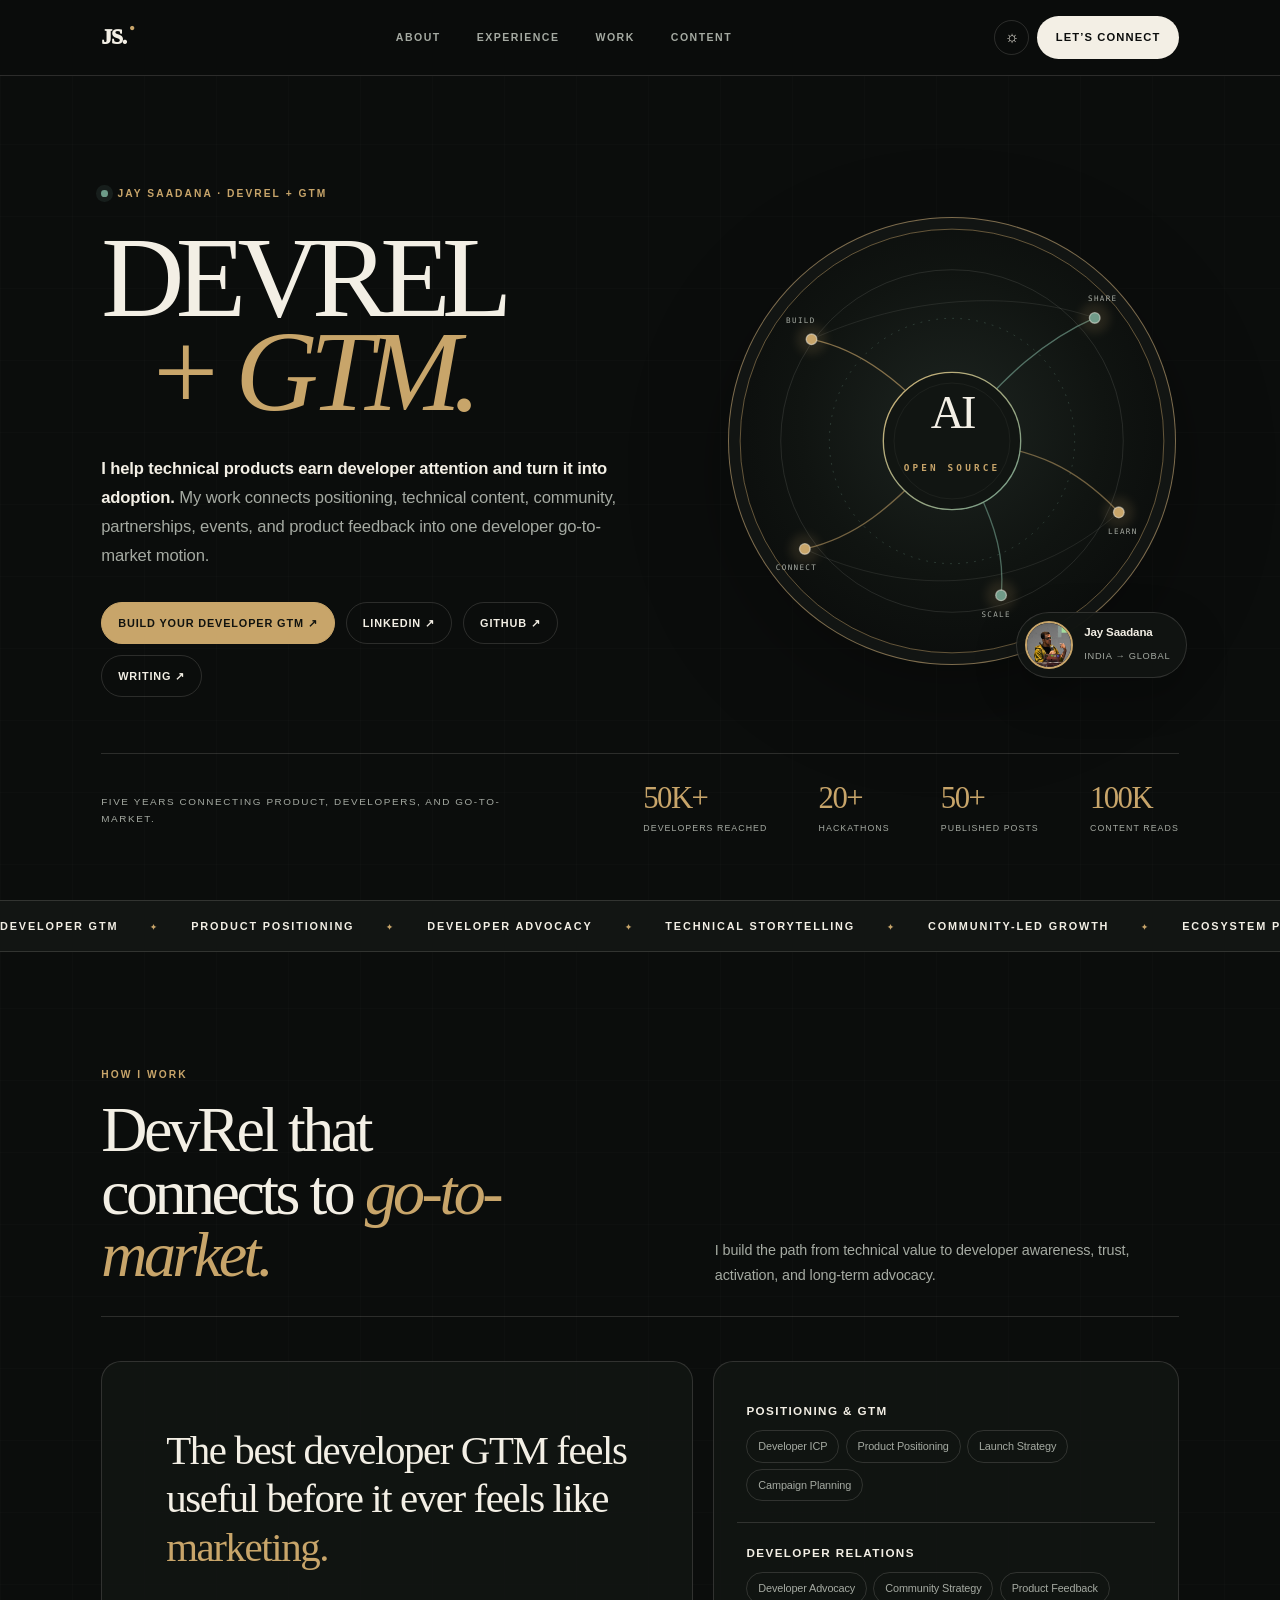
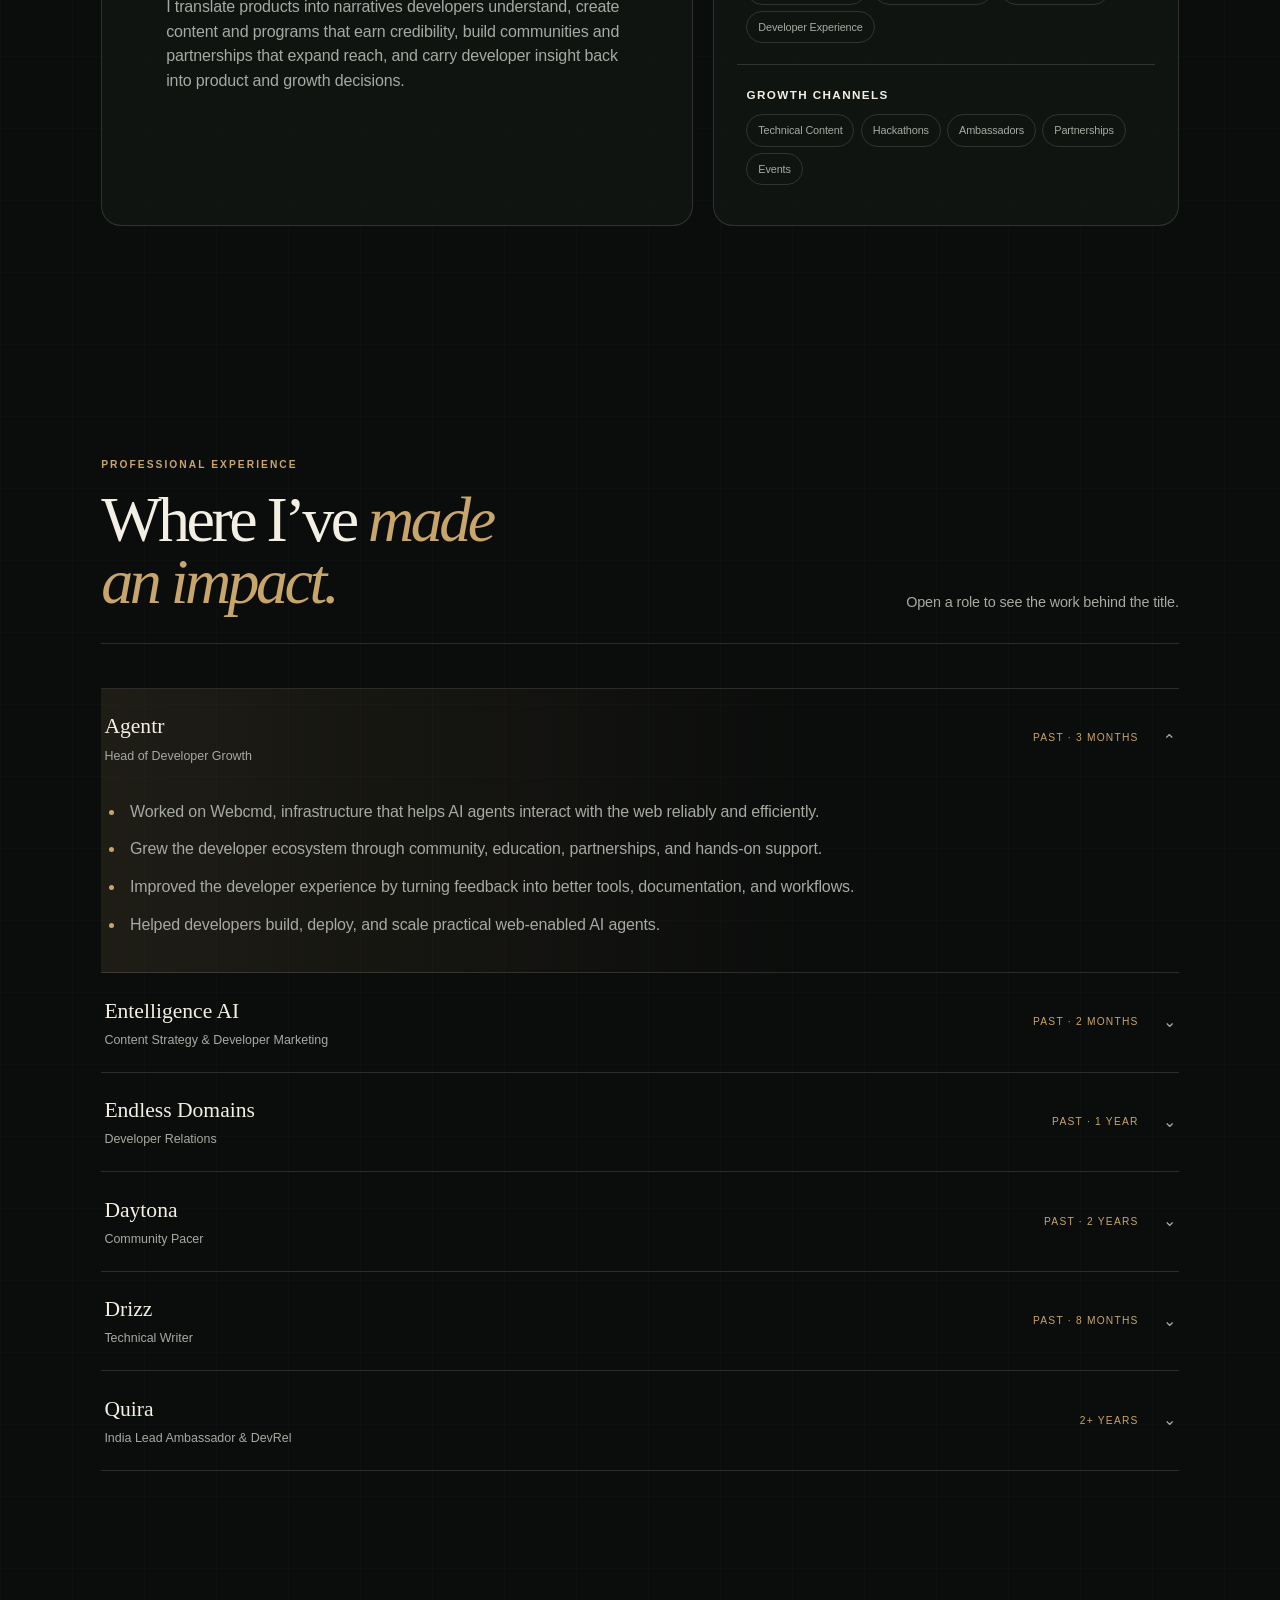
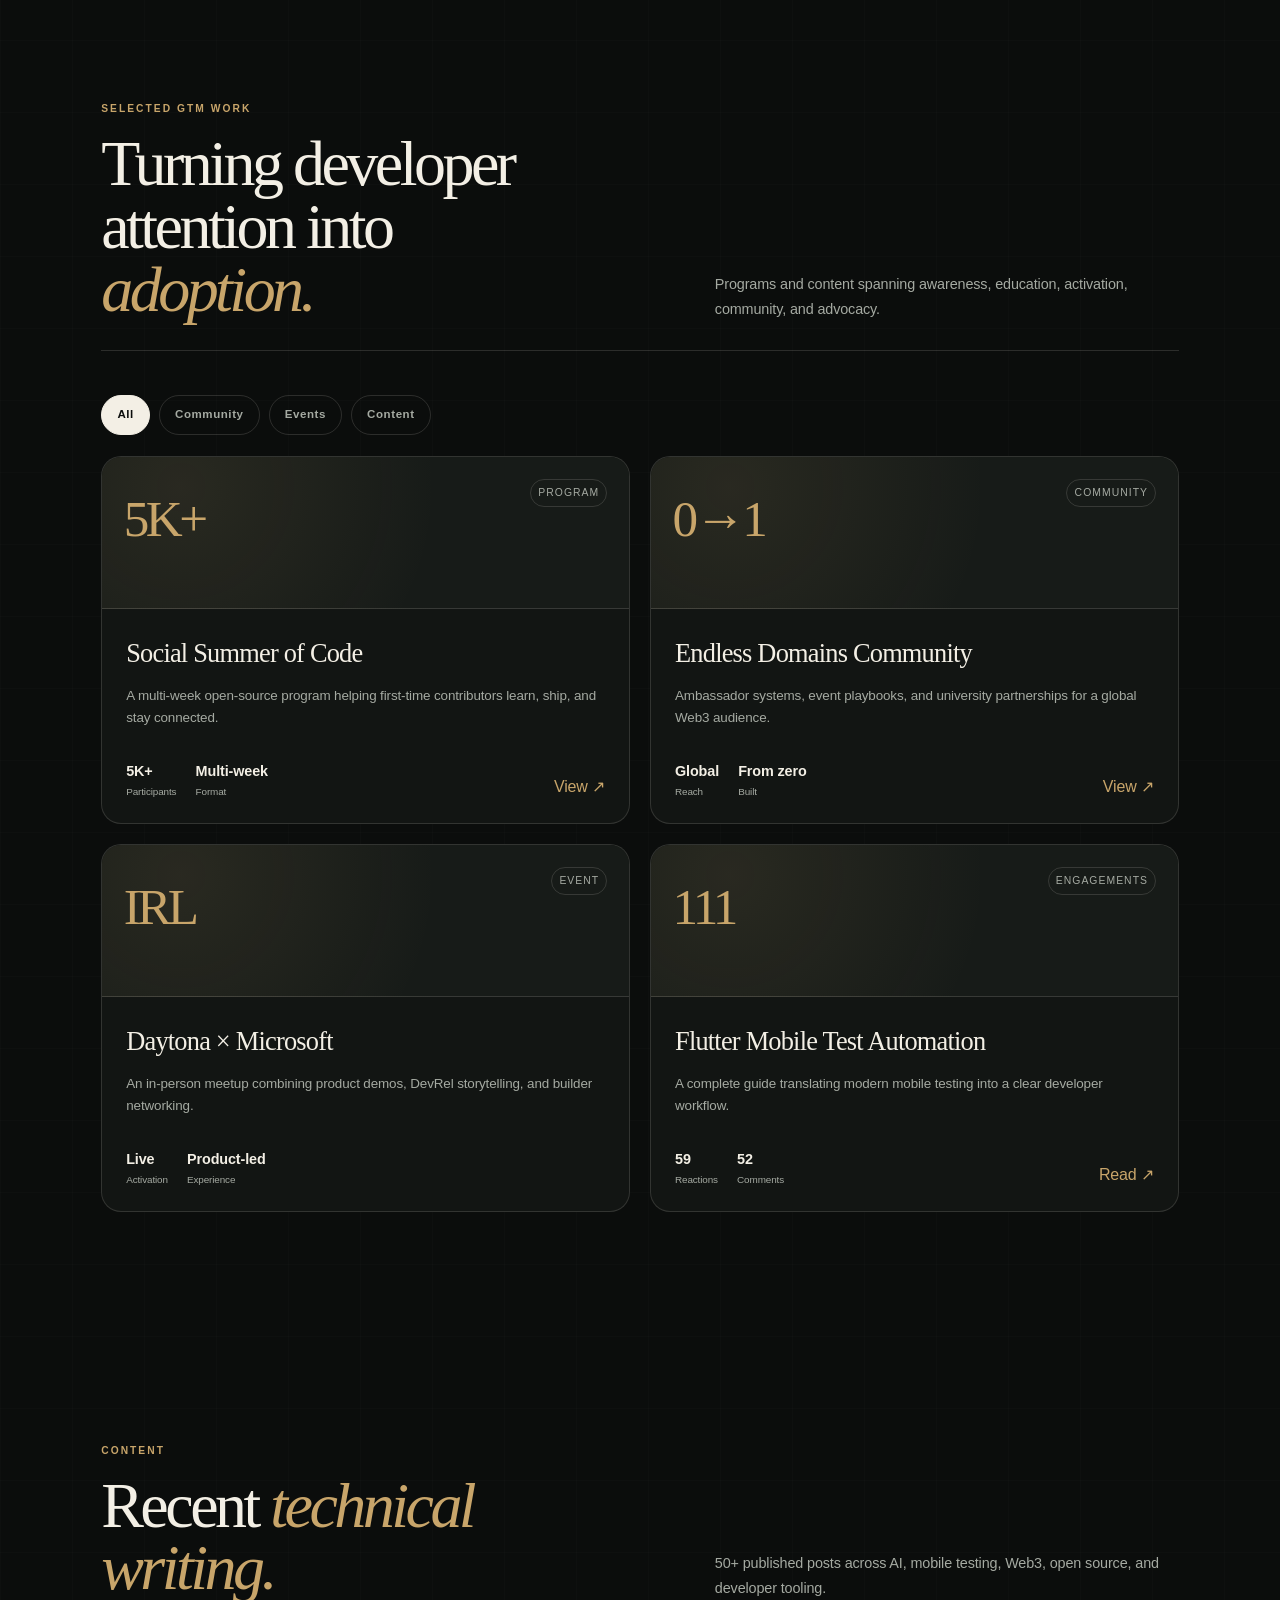
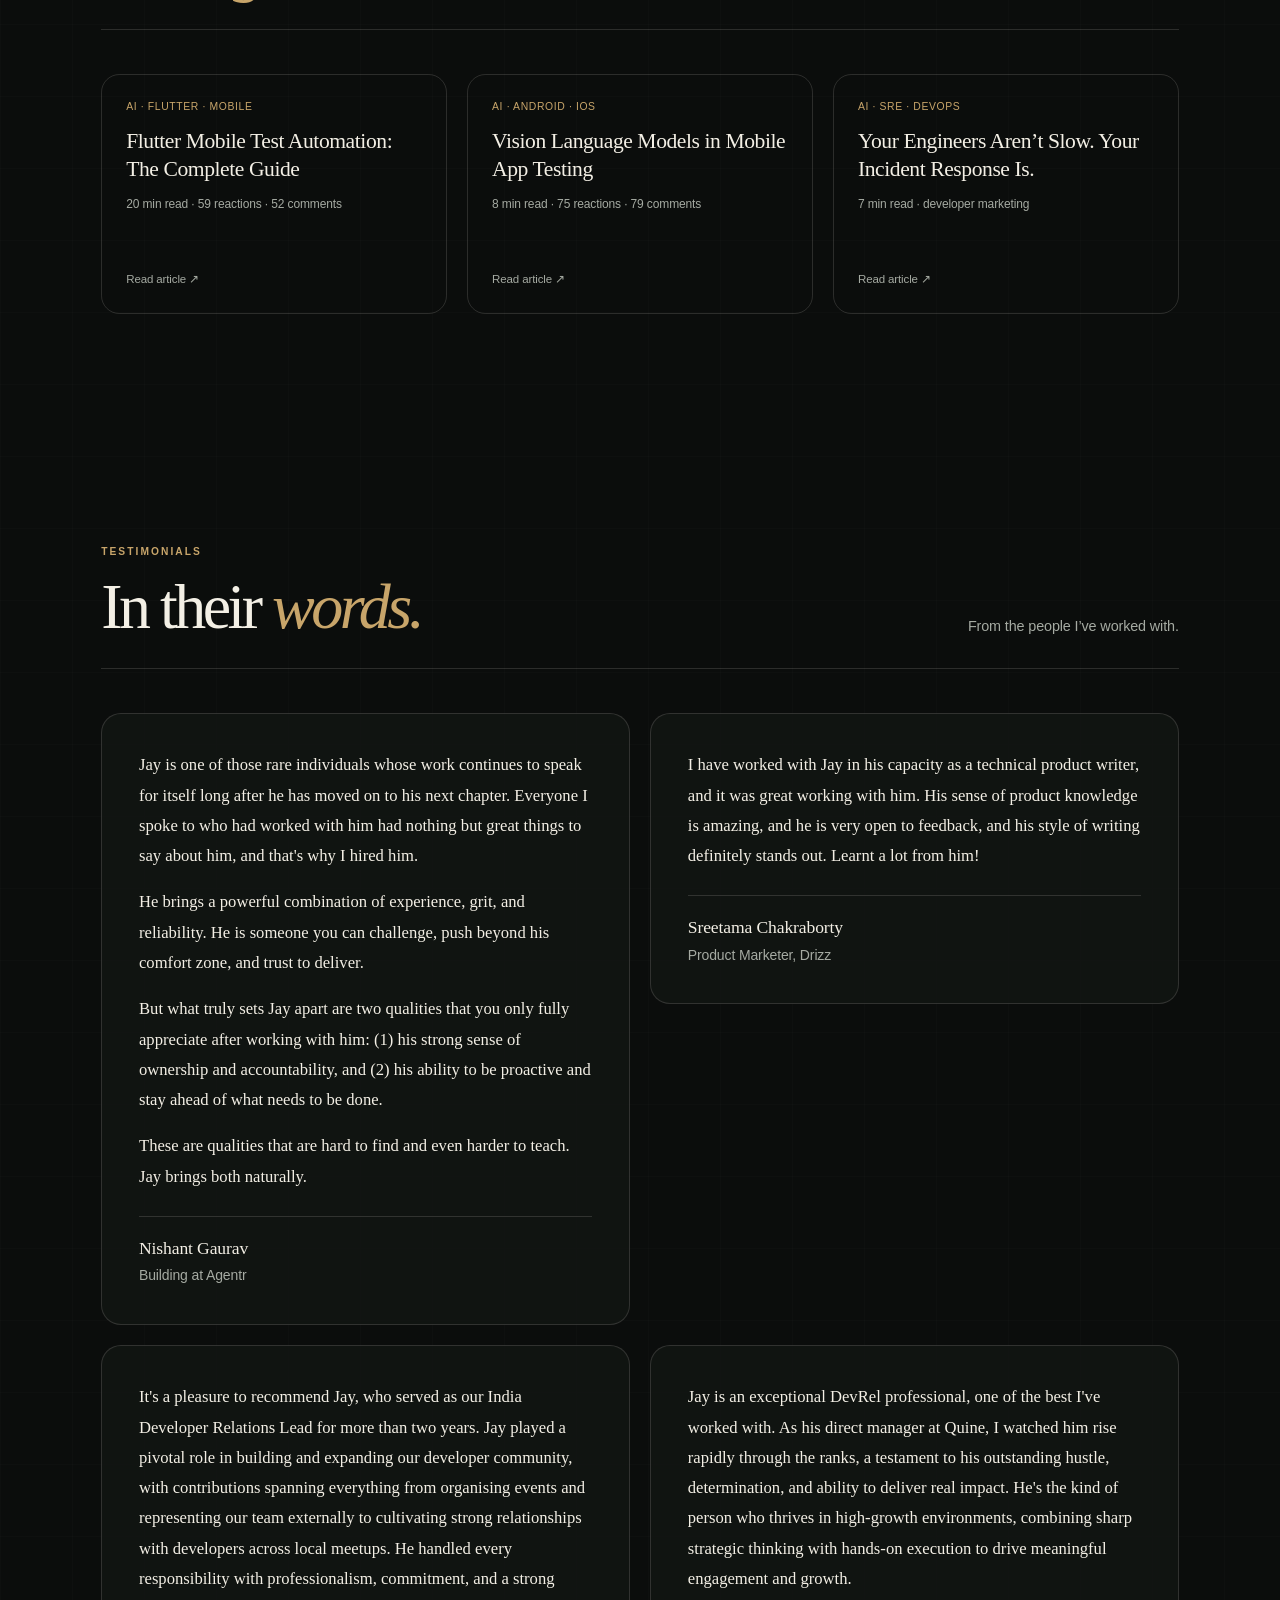
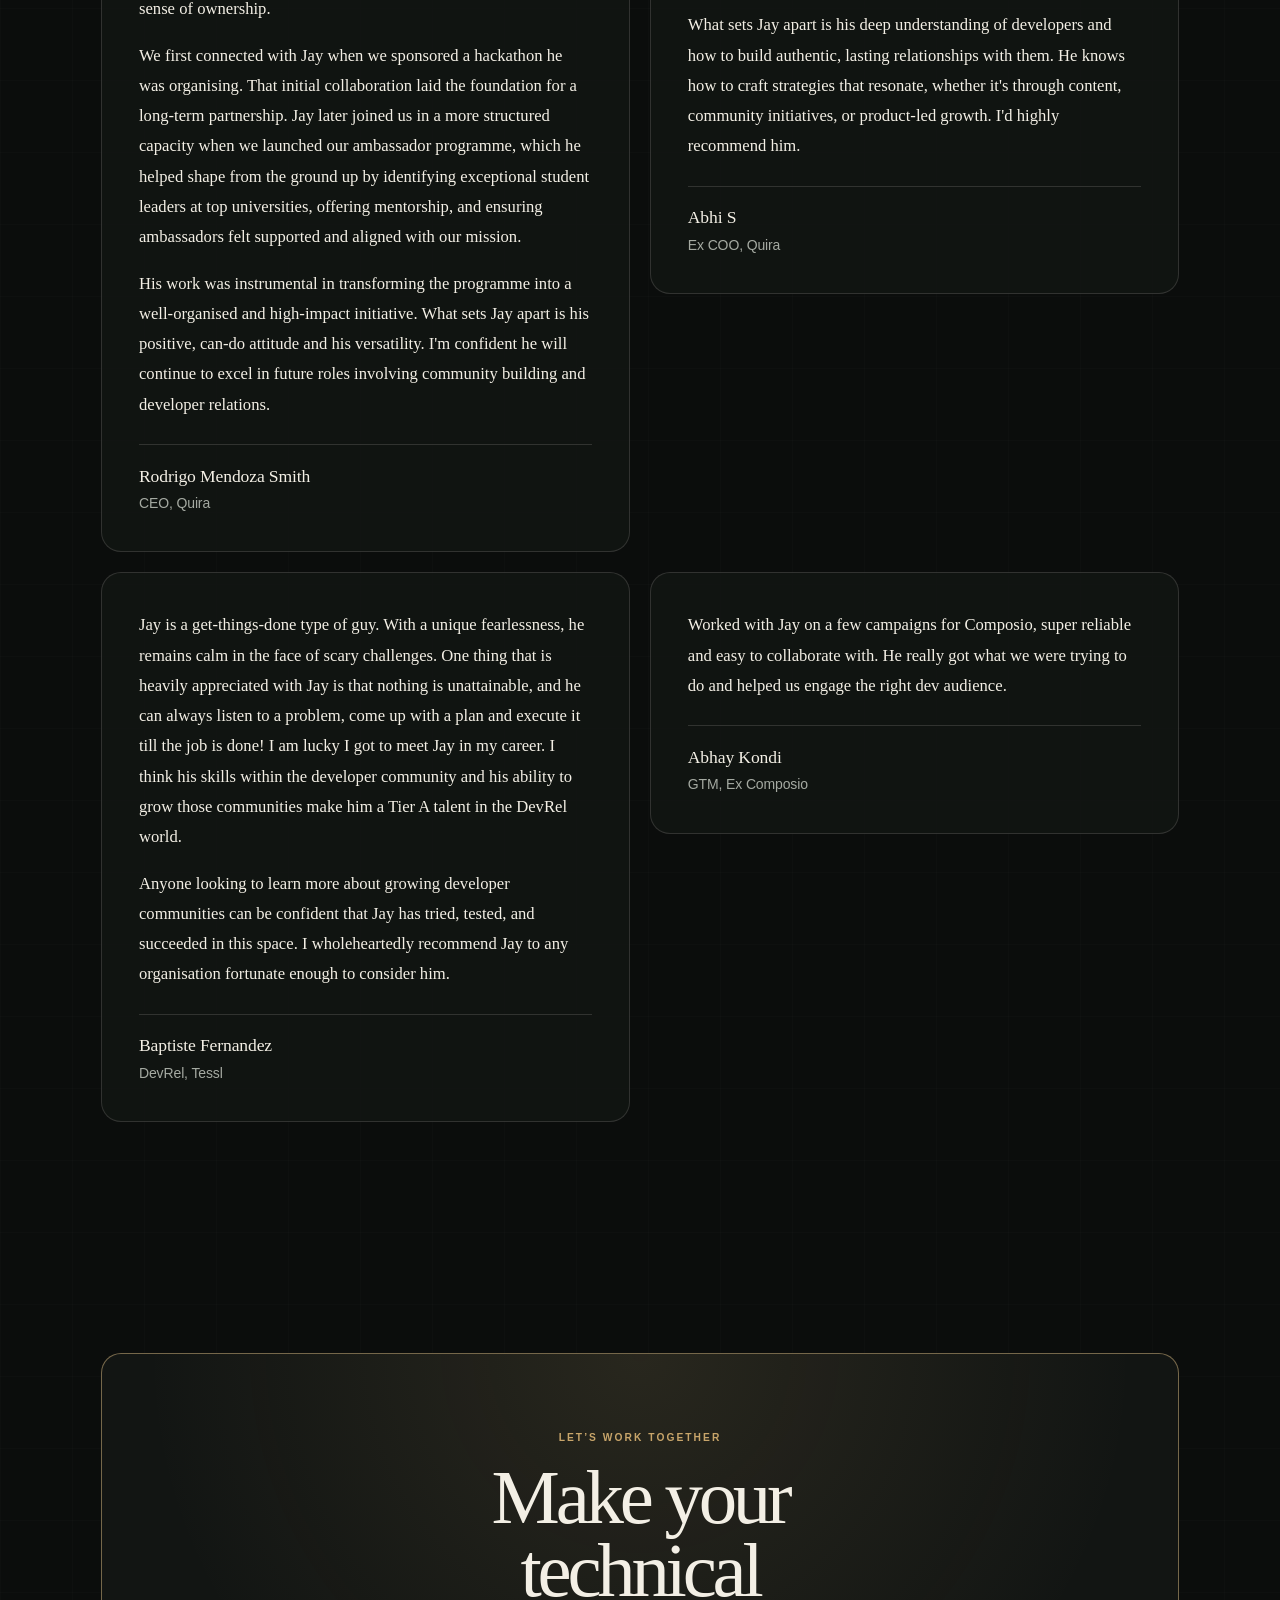
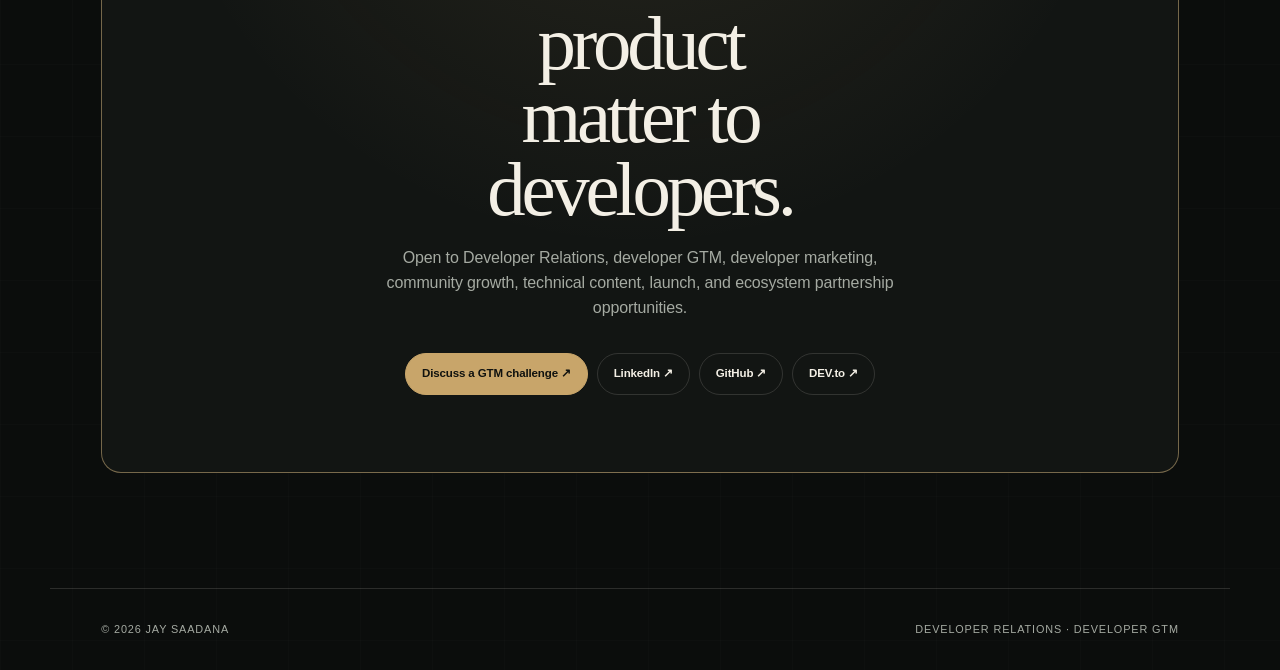
==== commit 734cb652: "Add Nishant Gaurav LinkedIn testimonial" ====
--- a/index.html
+++ b/index.html
@@ -258,7 +258,7 @@
 
     <section class="wrap" id="writing"><div class="section-top reveal"><div><div class="kicker">Content</div><h2>Recent <span>technical writing.</span></h2></div><p>50+ published posts across AI, mobile testing, Web3, open source, and developer tooling.</p></div><div class="writing-grid"><a class="article reveal" href="https://dev.to/drizzdev/flutter-mobile-test-automation-the-complete-guide-37g3" target="_blank" rel="noreferrer"><small>AI · Flutter · Mobile</small><h3>Flutter Mobile Test Automation: The Complete Guide</h3><p>20 min read · 59 reactions · 52 comments</p><span>Read article ↗</span></a><a class="article reveal" href="https://dev.to/drizzdev/vision-language-models-in-mobile-app-testing-4a6f" target="_blank" rel="noreferrer"><small>AI · Android · iOS</small><h3>Vision Language Models in Mobile App Testing</h3><p>8 min read · 75 reactions · 79 comments</p><span>Read article ↗</span></a><a class="article reveal" href="https://dev.to/steadwing/your-engineers-arent-slow-your-incident-response-is-heres-where-the-first-20-minutes-actually-go-1911" target="_blank" rel="noreferrer"><small>AI · SRE · DevOps</small><h3>Your Engineers Aren’t Slow. Your Incident Response Is.</h3><p>7 min read · developer marketing</p><span>Read article ↗</span></a></div></section>
 
-<section class="wrap" id="testimonials"><div class="section-top"><div><div class="kicker">Testimonials</div><h2>In their <span>words.</span></h2></div><p>From the people I’ve worked with.</p></div><div class="testimonials-grid"><figure class="testimonial card"><blockquote cite="https://www.linkedin.com/in/jaysaadana/details/recommendations/"><p>I have worked with Jay in his capacity as a technical product writer, and it was great working with him. His sense of product knowledge is amazing, and he is very open to feedback, and his style of writing definitely stands out. Learnt a lot from him!</p></blockquote><figcaption><strong>Sreetama Chakraborty</strong><span>Product Marketer, Drizz</span></figcaption></figure><figure class="testimonial card"><blockquote cite="https://www.jaysaadana.com/#testimonials"><p>It's a pleasure to recommend Jay, who served as our India Developer Relations Lead for more than two years. Jay played a pivotal role in building and expanding our developer community, with contributions spanning everything from organising events and representing our team externally to cultivating strong relationships with developers across local meetups. He handled every responsibility with professionalism, commitment, and a strong sense of ownership.</p><p>We first connected with Jay when we sponsored a hackathon he was organising. That initial collaboration laid the foundation for a long-term partnership. Jay later joined us in a more structured capacity when we launched our ambassador programme, which he helped shape from the ground up by identifying exceptional student leaders at top universities, offering mentorship, and ensuring ambassadors felt supported and aligned with our mission.</p><p>His work was instrumental in transforming the programme into a well-organised and high-impact initiative. What sets Jay apart is his positive, can-do attitude and his versatility. I'm confident he will continue to excel in future roles involving community building and developer relations.</p></blockquote><figcaption><strong>Rodrigo Mendoza Smith</strong><span>CEO, Quira</span></figcaption></figure><figure class="testimonial card"><blockquote cite="https://www.jaysaadana.com/#testimonials"><p>Jay is an exceptional DevRel professional, one of the best I've worked with. As his direct manager at Quine, I watched him rise rapidly through the ranks, a testament to his outstanding hustle, determination, and ability to deliver real impact. He's the kind of person who thrives in high-growth environments, combining sharp strategic thinking with hands-on execution to drive meaningful engagement and growth.</p><p>What sets Jay apart is his deep understanding of developers and how to build authentic, lasting relationships with them. He knows how to craft strategies that resonate, whether it's through content, community initiatives, or product-led growth. I'd highly recommend him.</p></blockquote><figcaption><strong>Abhi S</strong><span>Ex COO, Quira</span></figcaption></figure><figure class="testimonial card"><blockquote cite="https://www.jaysaadana.com/#testimonials"><p>Jay is a get-things-done type of guy. With a unique fearlessness, he remains calm in the face of scary challenges. One thing that is heavily appreciated with Jay is that nothing is unattainable, and he can always listen to a problem, come up with a plan and execute it till the job is done! I am lucky I got to meet Jay in my career. I think his skills within the developer community and his ability to grow those communities make him a Tier A talent in the DevRel world.</p><p>Anyone looking to learn more about growing developer communities can be confident that Jay has tried, tested, and succeeded in this space. I wholeheartedly recommend Jay to any organisation fortunate enough to consider him.</p></blockquote><figcaption><strong>Baptiste Fernandez</strong><span>DevRel, Tessl</span></figcaption></figure><figure class="testimonial card"><blockquote cite="https://www.jaysaadana.com/#testimonials"><p>Worked with Jay on a few campaigns for Composio, super reliable and easy to collaborate with. He really got what we were trying to do and helped us engage the right dev audience.</p></blockquote><figcaption><strong>Abhay Kondi</strong><span>GTM, Ex Composio</span></figcaption></figure></div></section>
+<section class="wrap" id="testimonials"><div class="section-top"><div><div class="kicker">Testimonials</div><h2>In their <span>words.</span></h2></div><p>From the people I’ve worked with.</p></div><div class="testimonials-grid"><figure class="testimonial card"><blockquote cite="https://www.linkedin.com/in/jaysaadana/details/recommendations/"><p>Jay is one of those rare individuals whose work continues to speak for itself long after he has moved on to his next chapter. Everyone I spoke to who had worked with him had nothing but great things to say about him, and that&apos;s why I hired him.</p><p>He brings a powerful combination of experience, grit, and reliability. He is someone you can challenge, push beyond his comfort zone, and trust to deliver.</p><p>But what truly sets Jay apart are two qualities that you only fully appreciate after working with him: (1) his strong sense of ownership and accountability, and (2) his ability to be proactive and stay ahead of what needs to be done.</p><p>These are qualities that are hard to find and even harder to teach. Jay brings both naturally.</p></blockquote><figcaption><strong>Nishant Gaurav</strong><span>Building at Agentr</span></figcaption></figure><figure class="testimonial card"><blockquote cite="https://www.linkedin.com/in/jaysaadana/details/recommendations/"><p>I have worked with Jay in his capacity as a technical product writer, and it was great working with him. His sense of product knowledge is amazing, and he is very open to feedback, and his style of writing definitely stands out. Learnt a lot from him!</p></blockquote><figcaption><strong>Sreetama Chakraborty</strong><span>Product Marketer, Drizz</span></figcaption></figure><figure class="testimonial card"><blockquote cite="https://www.jaysaadana.com/#testimonials"><p>It's a pleasure to recommend Jay, who served as our India Developer Relations Lead for more than two years. Jay played a pivotal role in building and expanding our developer community, with contributions spanning everything from organising events and representing our team externally to cultivating strong relationships with developers across local meetups. He handled every responsibility with professionalism, commitment, and a strong sense of ownership.</p><p>We first connected with Jay when we sponsored a hackathon he was organising. That initial collaboration laid the foundation for a long-term partnership. Jay later joined us in a more structured capacity when we launched our ambassador programme, which he helped shape from the ground up by identifying exceptional student leaders at top universities, offering mentorship, and ensuring ambassadors felt supported and aligned with our mission.</p><p>His work was instrumental in transforming the programme into a well-organised and high-impact initiative. What sets Jay apart is his positive, can-do attitude and his versatility. I'm confident he will continue to excel in future roles involving community building and developer relations.</p></blockquote><figcaption><strong>Rodrigo Mendoza Smith</strong><span>CEO, Quira</span></figcaption></figure><figure class="testimonial card"><blockquote cite="https://www.jaysaadana.com/#testimonials"><p>Jay is an exceptional DevRel professional, one of the best I've worked with. As his direct manager at Quine, I watched him rise rapidly through the ranks, a testament to his outstanding hustle, determination, and ability to deliver real impact. He's the kind of person who thrives in high-growth environments, combining sharp strategic thinking with hands-on execution to drive meaningful engagement and growth.</p><p>What sets Jay apart is his deep understanding of developers and how to build authentic, lasting relationships with them. He knows how to craft strategies that resonate, whether it's through content, community initiatives, or product-led growth. I'd highly recommend him.</p></blockquote><figcaption><strong>Abhi S</strong><span>Ex COO, Quira</span></figcaption></figure><figure class="testimonial card"><blockquote cite="https://www.jaysaadana.com/#testimonials"><p>Jay is a get-things-done type of guy. With a unique fearlessness, he remains calm in the face of scary challenges. One thing that is heavily appreciated with Jay is that nothing is unattainable, and he can always listen to a problem, come up with a plan and execute it till the job is done! I am lucky I got to meet Jay in my career. I think his skills within the developer community and his ability to grow those communities make him a Tier A talent in the DevRel world.</p><p>Anyone looking to learn more about growing developer communities can be confident that Jay has tried, tested, and succeeded in this space. I wholeheartedly recommend Jay to any organisation fortunate enough to consider him.</p></blockquote><figcaption><strong>Baptiste Fernandez</strong><span>DevRel, Tessl</span></figcaption></figure><figure class="testimonial card"><blockquote cite="https://www.jaysaadana.com/#testimonials"><p>Worked with Jay on a few campaigns for Composio, super reliable and easy to collaborate with. He really got what we were trying to do and helped us engage the right dev audience.</p></blockquote><figcaption><strong>Abhay Kondi</strong><span>GTM, Ex Composio</span></figcaption></figure></div></section>
     <section class="wrap" id="contact"><div class="contact-card card reveal"><div class="kicker">Let’s work together</div><h2>Make your technical product matter to developers.</h2><p>Open to Developer Relations, developer GTM, developer marketing, community growth, technical content, launch, and ecosystem partnership opportunities.</p><div class="contact-links"><a href="mailto:jaysaadana@gmail.com">Discuss a GTM challenge ↗</a><a href="https://linkedin.com/in/jaysaadana" target="_blank" rel="noreferrer">LinkedIn ↗</a><a href="https://github.com/jaysaadana5" target="_blank" rel="noreferrer">GitHub ↗</a><a href="https://dev.to/jaysaadana" target="_blank" rel="noreferrer">DEV.to ↗</a></div></div></section>
   </main>
   <footer class="wrap"><span>© <span id="year"></span> Jay Saadana</span><span>Developer Relations · Developer GTM</span></footer>
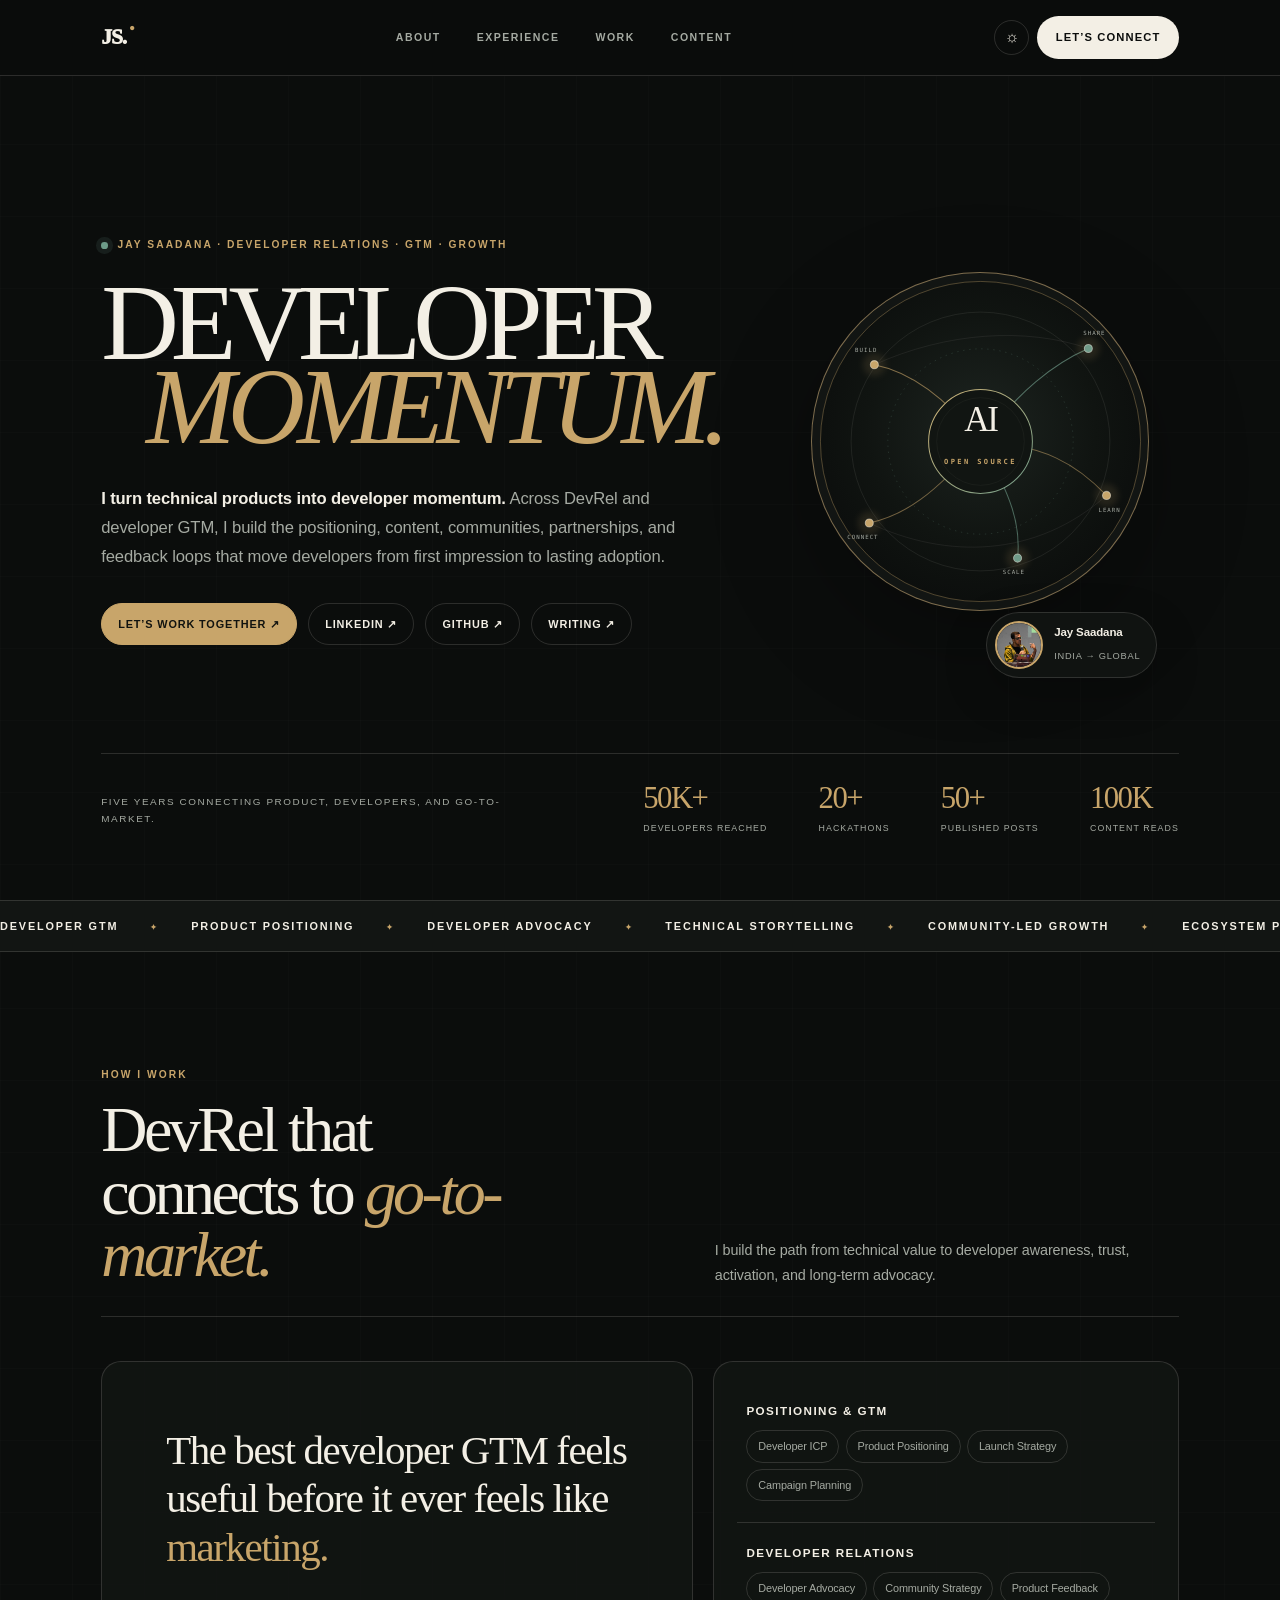
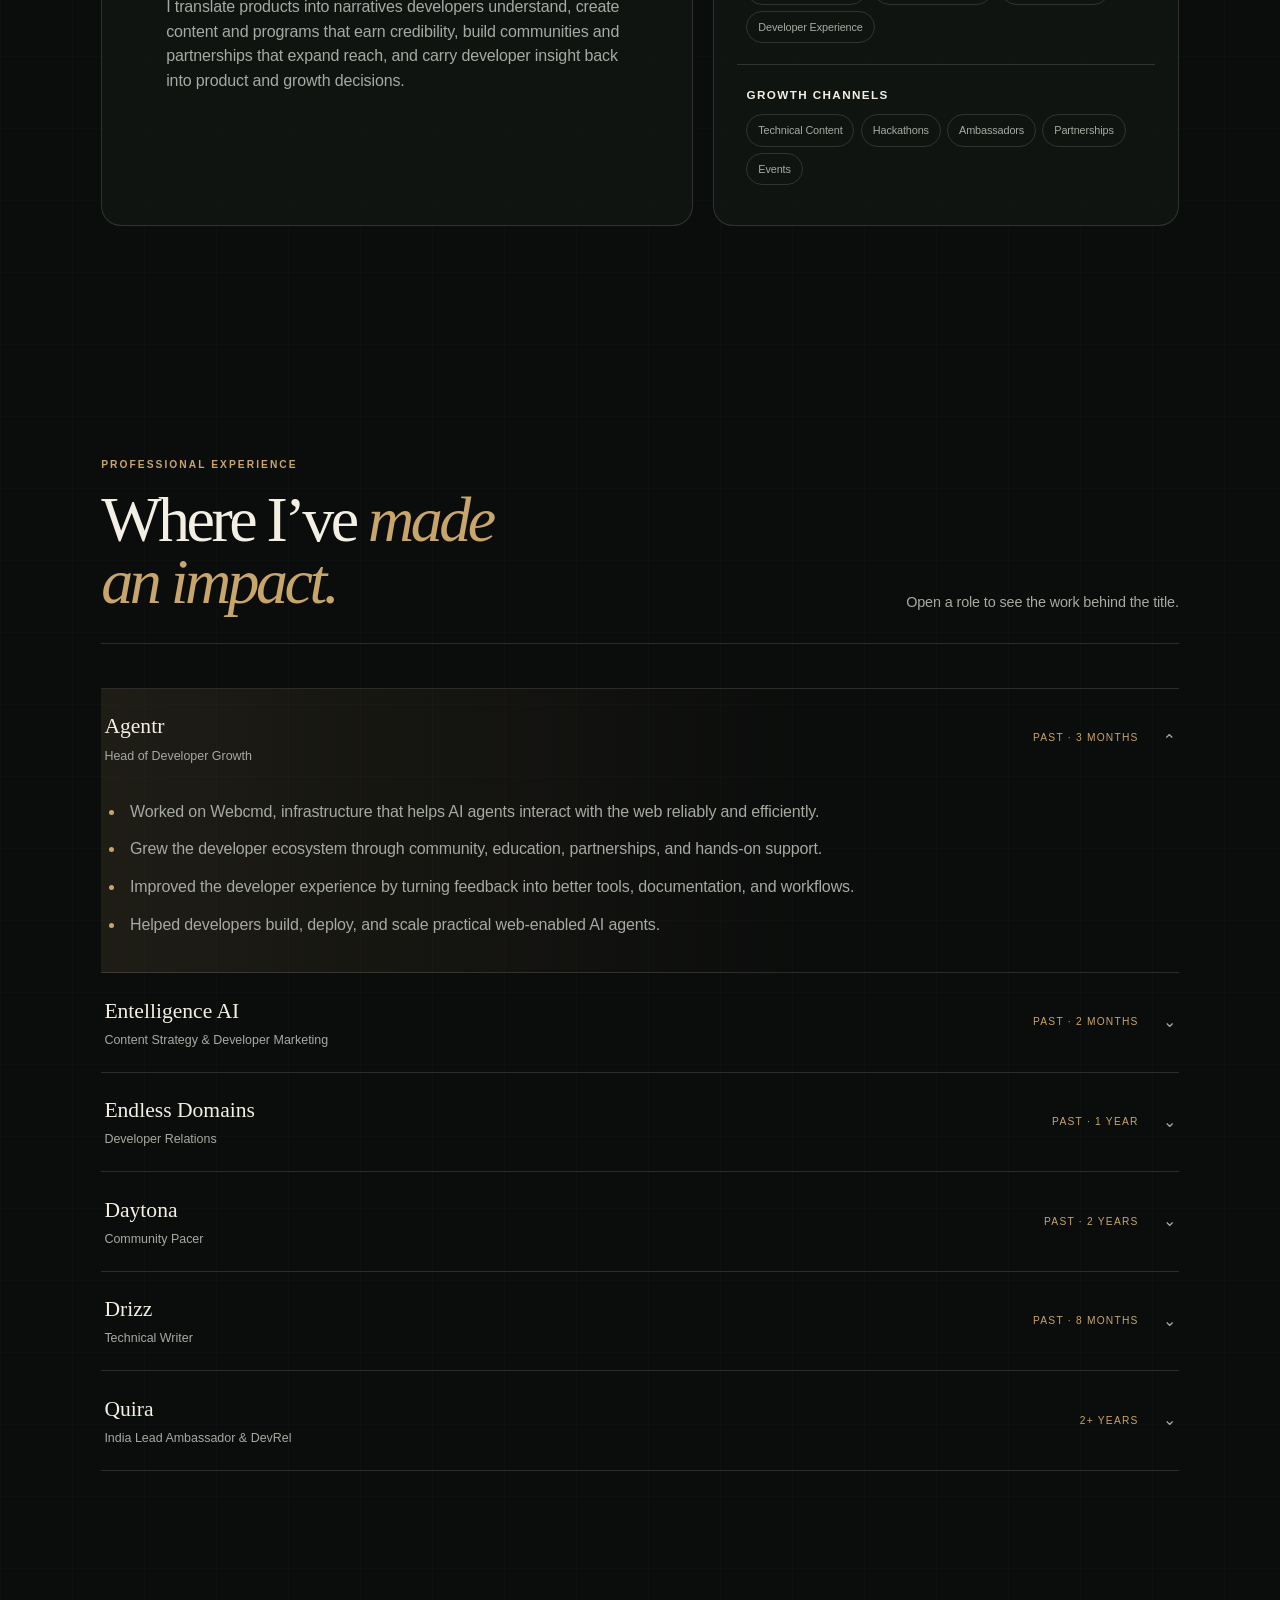
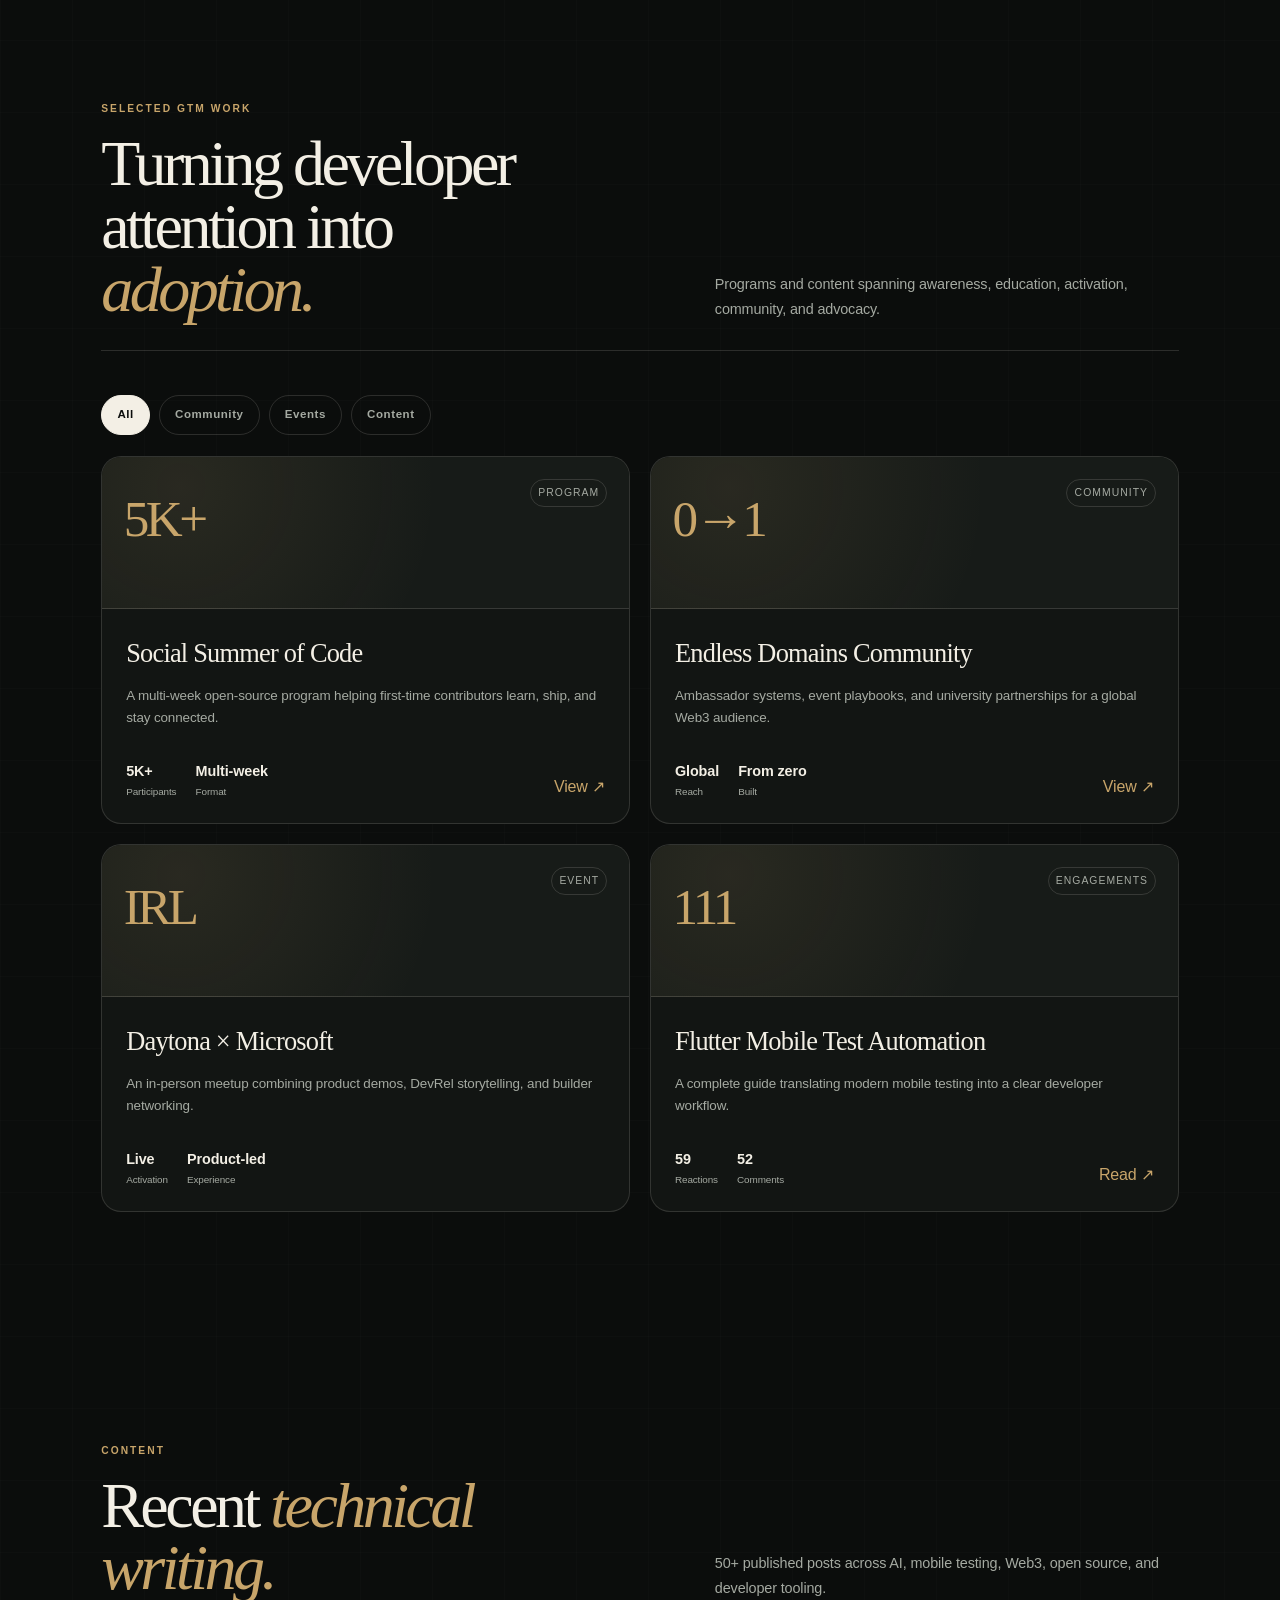
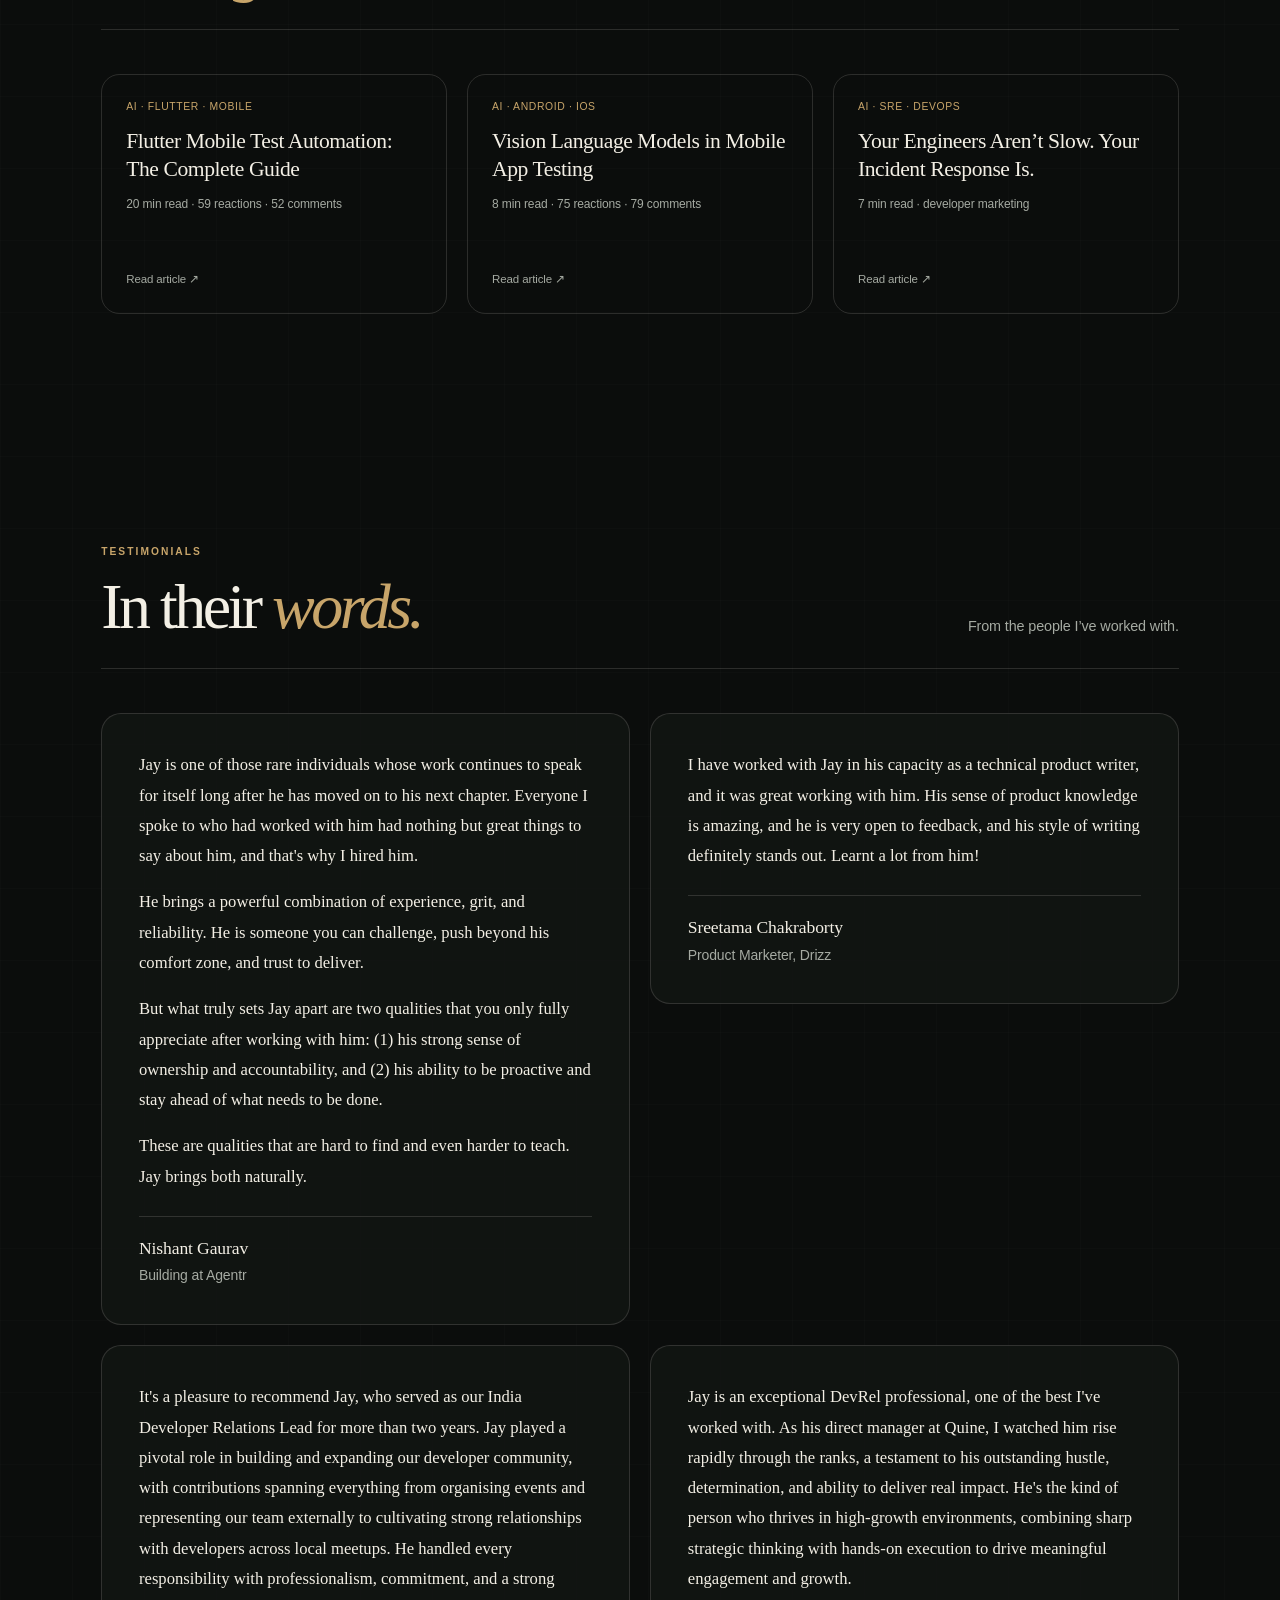
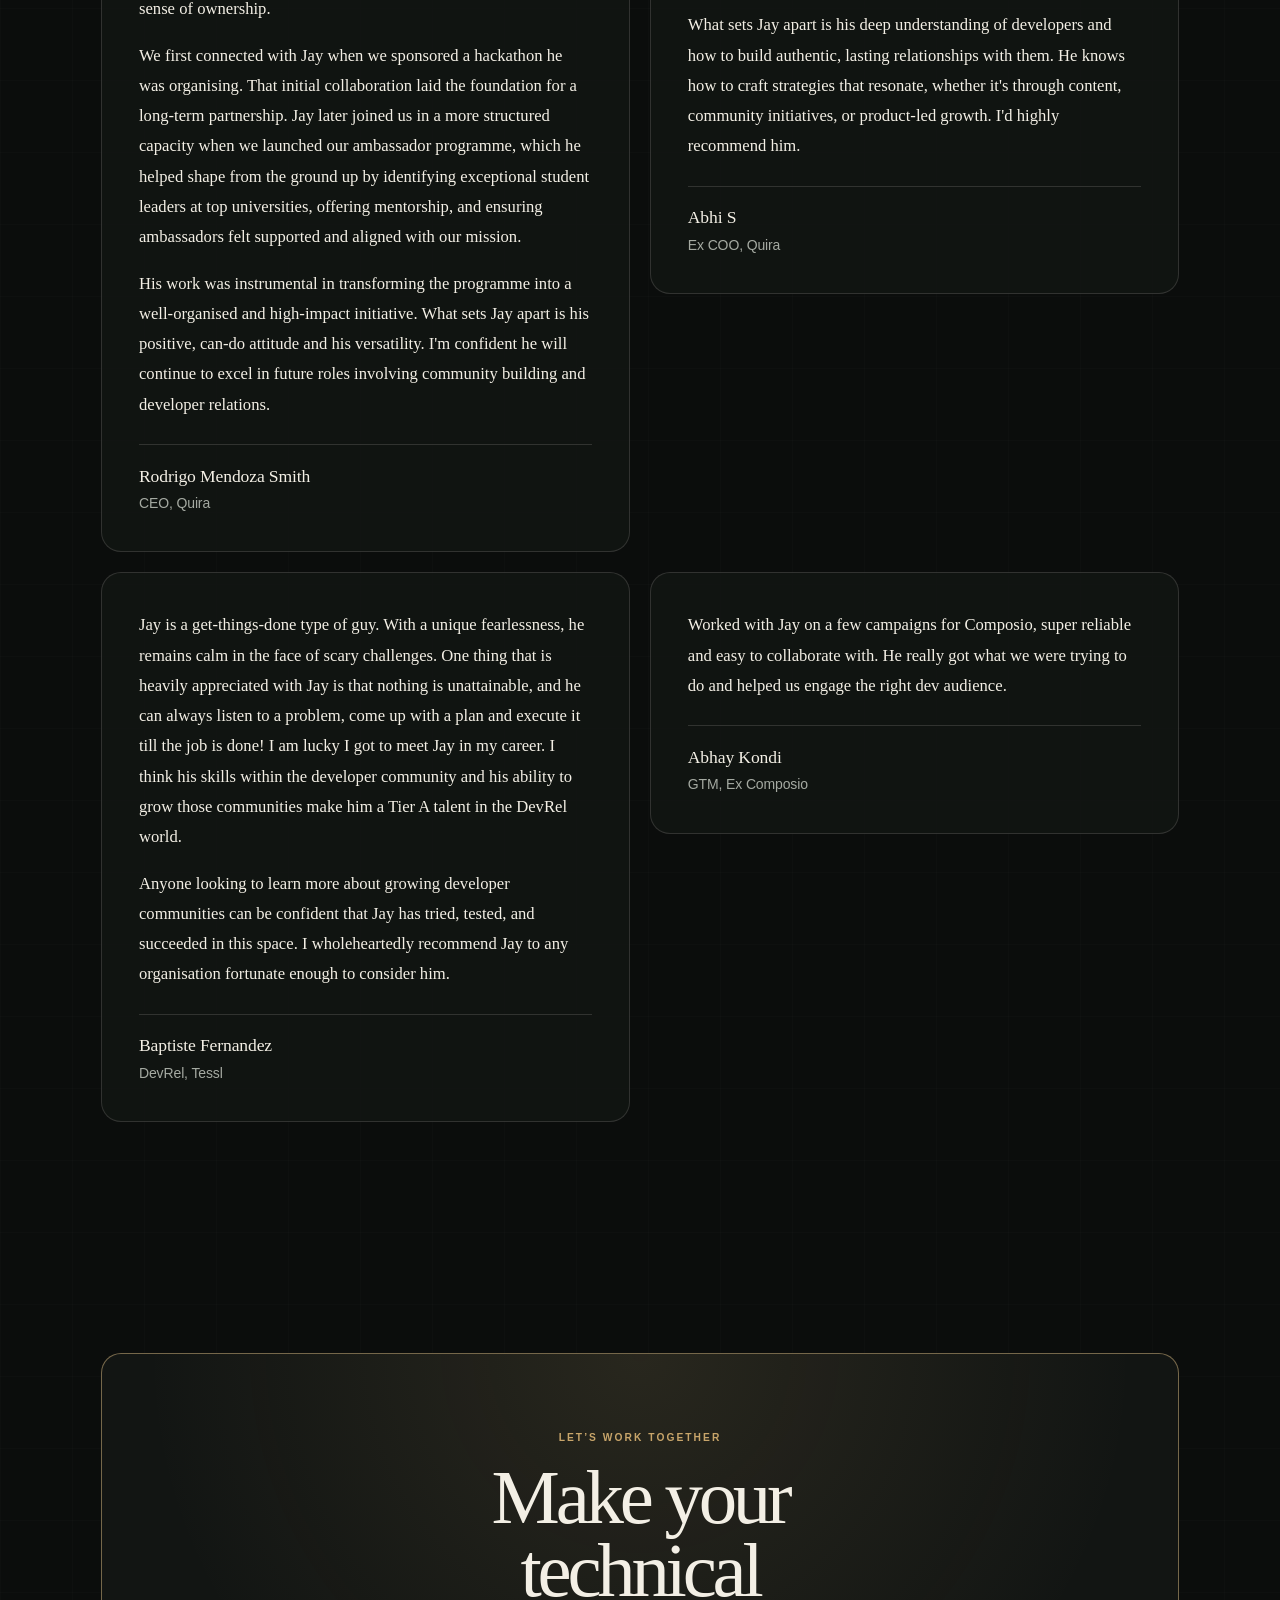
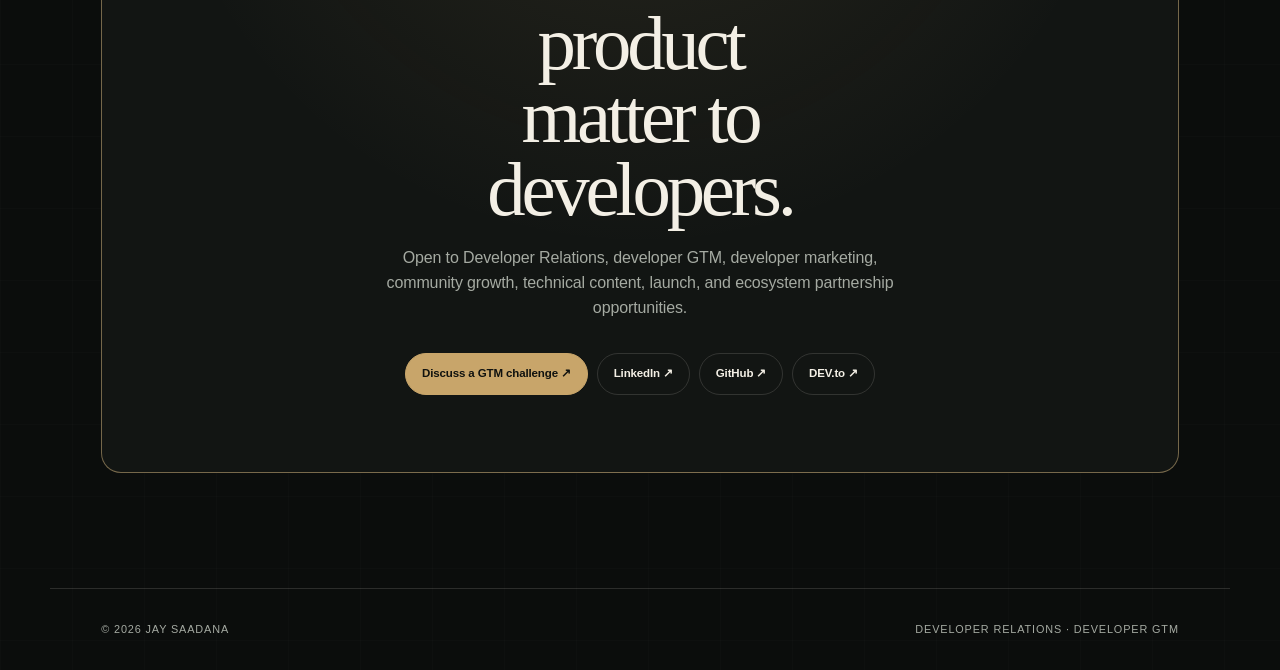
==== commit ad3e47d9: "Sharpen recruiter-facing portfolio headline" ====
--- a/index.html
+++ b/index.html
@@ -230,12 +230,14 @@
     }
     .art-disk .sculpture{display:none}
     @media(max-width:760px){.art-disk{width:min(86vw,24rem)}}
+    .hero-copy h1.recruiter-headline{font-size:clamp(3.8rem,8.4vw,7.4rem);line-height:.78}
+    @media(max-width:760px){.hero-copy h1.recruiter-headline{font-size:clamp(3.6rem,18vw,5.8rem)}}
   </style>
 </head>
 <body>
   <header><div class="nav-wrap"><a class="mark" href="#top">JS.</a><nav class="nav" aria-label="Primary"><a href="#about">About</a><a href="#experience">Experience</a><a href="#work">Work</a><a href="#writing">Content</a></nav><div class="nav-actions"><button class="icon-btn" id="themeToggle" aria-label="Switch to light theme">☼</button><a class="say-hi" href="mailto:jaysaadana@gmail.com">Let’s connect</a></div></div></header>
   <main>
-<section class="hero wrap" id="top"><div class="hero-grid"><div class="hero-copy"><div class="eyebrow"><i></i>Jay Saadana · DevRel + GTM</div><h1><span>DEVREL</span><span>+ GTM.</span></h1><p><strong>I help technical products earn developer attention and turn it into adoption.</strong> My work connects positioning, technical content, community, partnerships, events, and product feedback into one developer go-to-market motion.</p><div class="socials"><a href="mailto:jaysaadana@gmail.com">Build your developer GTM ↗</a><a href="https://linkedin.com/in/jaysaadana" target="_blank" rel="noreferrer">LinkedIn ↗</a><a href="https://github.com/jaysaadana5" target="_blank" rel="noreferrer">GitHub ↗</a><a href="https://dev.to/jaysaadana" target="_blank" rel="noreferrer">Writing ↗</a></div></div><div class="hero-art" id="heroArt"><div class="art-disk"><img class="sculpture" src="js-sculpture.webp" fetchpriority="high" decoding="async" alt="A connected open-source AI network representing developer adoption" width="1000" height="1000" /></div><div class="profile-stamp"><img src="jay-profile.webp" alt="Jay Saadana speaking at a developer event" width="320" height="320" /><div><b>Jay Saadana</b><span>India → Global</span></div></div><div class="art-label">Original sculpture · Built in Blender · 2026</div></div></div><div class="hero-bottom"><span>Five years connecting product, developers, and go-to-market.</span><div class="metrics"><div class="metric"><b>50K+</b><span>Developers reached</span></div><div class="metric"><b>20+</b><span>Hackathons</span></div><div class="metric"><b>50+</b><span>Published posts</span></div><div class="metric"><b>100K</b><span>Content reads</span></div></div></div></section>
+<section class="hero wrap" id="top"><div class="hero-grid"><div class="hero-copy"><div class="eyebrow"><i></i>Jay Saadana · Developer Relations · GTM · Growth</div><h1 class="recruiter-headline"><span>DEVELOPER</span><span>MOMENTUM.</span></h1><p><strong>I turn technical products into developer momentum.</strong> Across DevRel and developer GTM, I build the positioning, content, communities, partnerships, and feedback loops that move developers from first impression to lasting adoption.</p><div class="socials"><a href="mailto:jaysaadana@gmail.com">Let’s work together ↗</a><a href="https://linkedin.com/in/jaysaadana" target="_blank" rel="noreferrer">LinkedIn ↗</a><a href="https://github.com/jaysaadana5" target="_blank" rel="noreferrer">GitHub ↗</a><a href="https://dev.to/jaysaadana" target="_blank" rel="noreferrer">Writing ↗</a></div></div><div class="hero-art" id="heroArt"><div class="art-disk"><img class="sculpture" src="js-sculpture.webp" fetchpriority="high" decoding="async" alt="A connected open-source AI network representing developer adoption" width="1000" height="1000" /></div><div class="profile-stamp"><img src="jay-profile.webp" alt="Jay Saadana speaking at a developer event" width="320" height="320" /><div><b>Jay Saadana</b><span>India → Global</span></div></div><div class="art-label">Original sculpture · Built in Blender · 2026</div></div></div><div class="hero-bottom"><span>Five years connecting product, developers, and go-to-market.</span><div class="metrics"><div class="metric"><b>50K+</b><span>Developers reached</span></div><div class="metric"><b>20+</b><span>Hackathons</span></div><div class="metric"><b>50+</b><span>Published posts</span></div><div class="metric"><b>100K</b><span>Content reads</span></div></div></div></section>
     <div class="marquee" aria-label="Areas of expertise"><div class="marquee-track"><div class="marquee-group"><span>Developer GTM</span><span>Product positioning</span><span>Developer advocacy</span><span>Technical storytelling</span><span>Community-led growth</span><span>Ecosystem partnerships</span></div><div class="marquee-group" aria-hidden="true"><span>Developer GTM</span><span>Product positioning</span><span>Developer advocacy</span><span>Technical storytelling</span><span>Community-led growth</span><span>Ecosystem partnerships</span></div></div></div>
 
     <section class="wrap" id="about"><div class="section-top reveal"><div><div class="kicker">How I work</div><h2>DevRel that connects to <span>go-to-market.</span></h2></div><p>I build the path from technical value to developer awareness, trust, activation, and long-term advocacy.</p></div><div class="about-grid"><article class="about-copy card reveal"><p class="lead">The best developer GTM feels useful before it ever feels like <em>marketing.</em></p><p>I translate products into narratives developers understand, create content and programs that earn credibility, build communities and partnerships that expand reach, and carry developer insight back into product and growth decisions.</p></article><aside class="skills card reveal"><div class="skill-group"><h3>Positioning & GTM</h3><div class="tag-list"><span class="tag">Developer ICP</span><span class="tag">Product Positioning</span><span class="tag">Launch Strategy</span><span class="tag">Campaign Planning</span></div></div><div class="skill-group"><h3>Developer Relations</h3><div class="tag-list"><span class="tag">Developer Advocacy</span><span class="tag">Community Strategy</span><span class="tag">Product Feedback</span><span class="tag">Developer Experience</span></div></div><div class="skill-group"><h3>Growth Channels</h3><div class="tag-list"><span class="tag">Technical Content</span><span class="tag">Hackathons</span><span class="tag">Ambassadors</span><span class="tag">Partnerships</span><span class="tag">Events</span></div></div></aside></div></section>
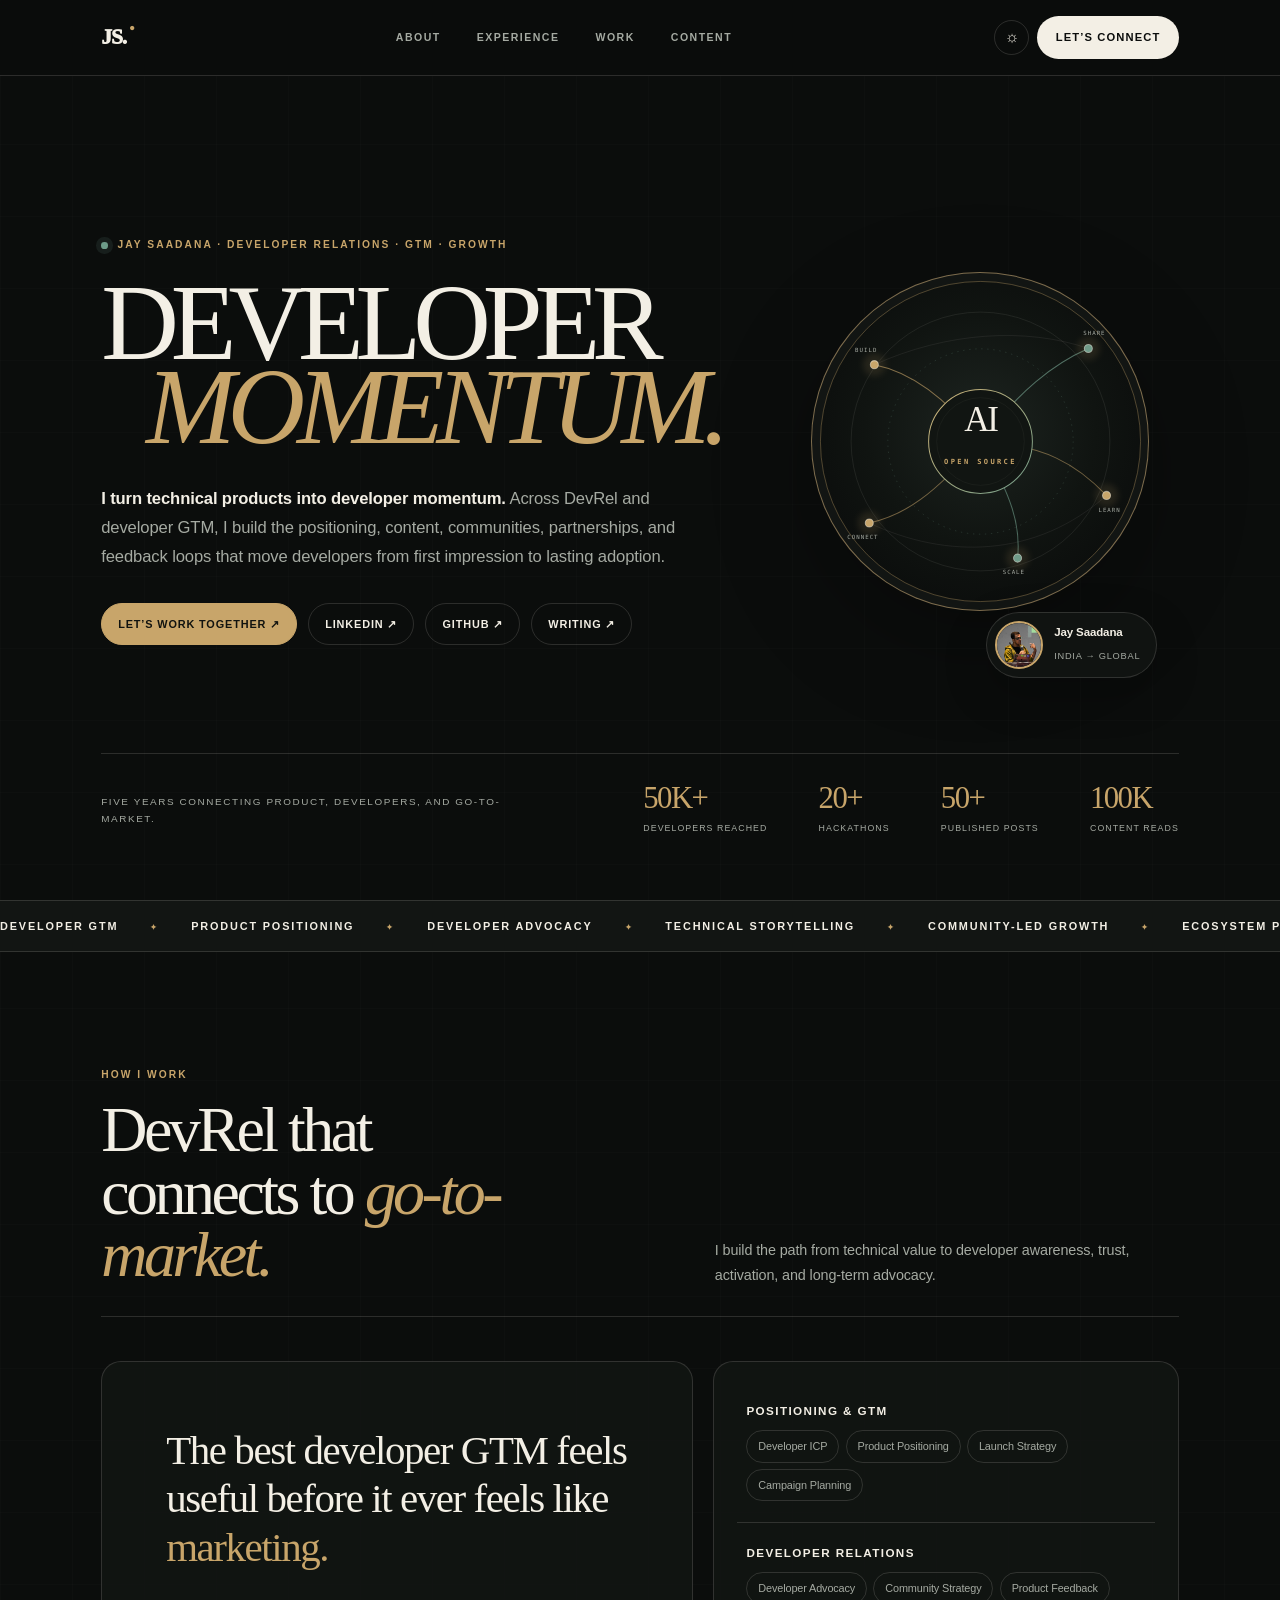
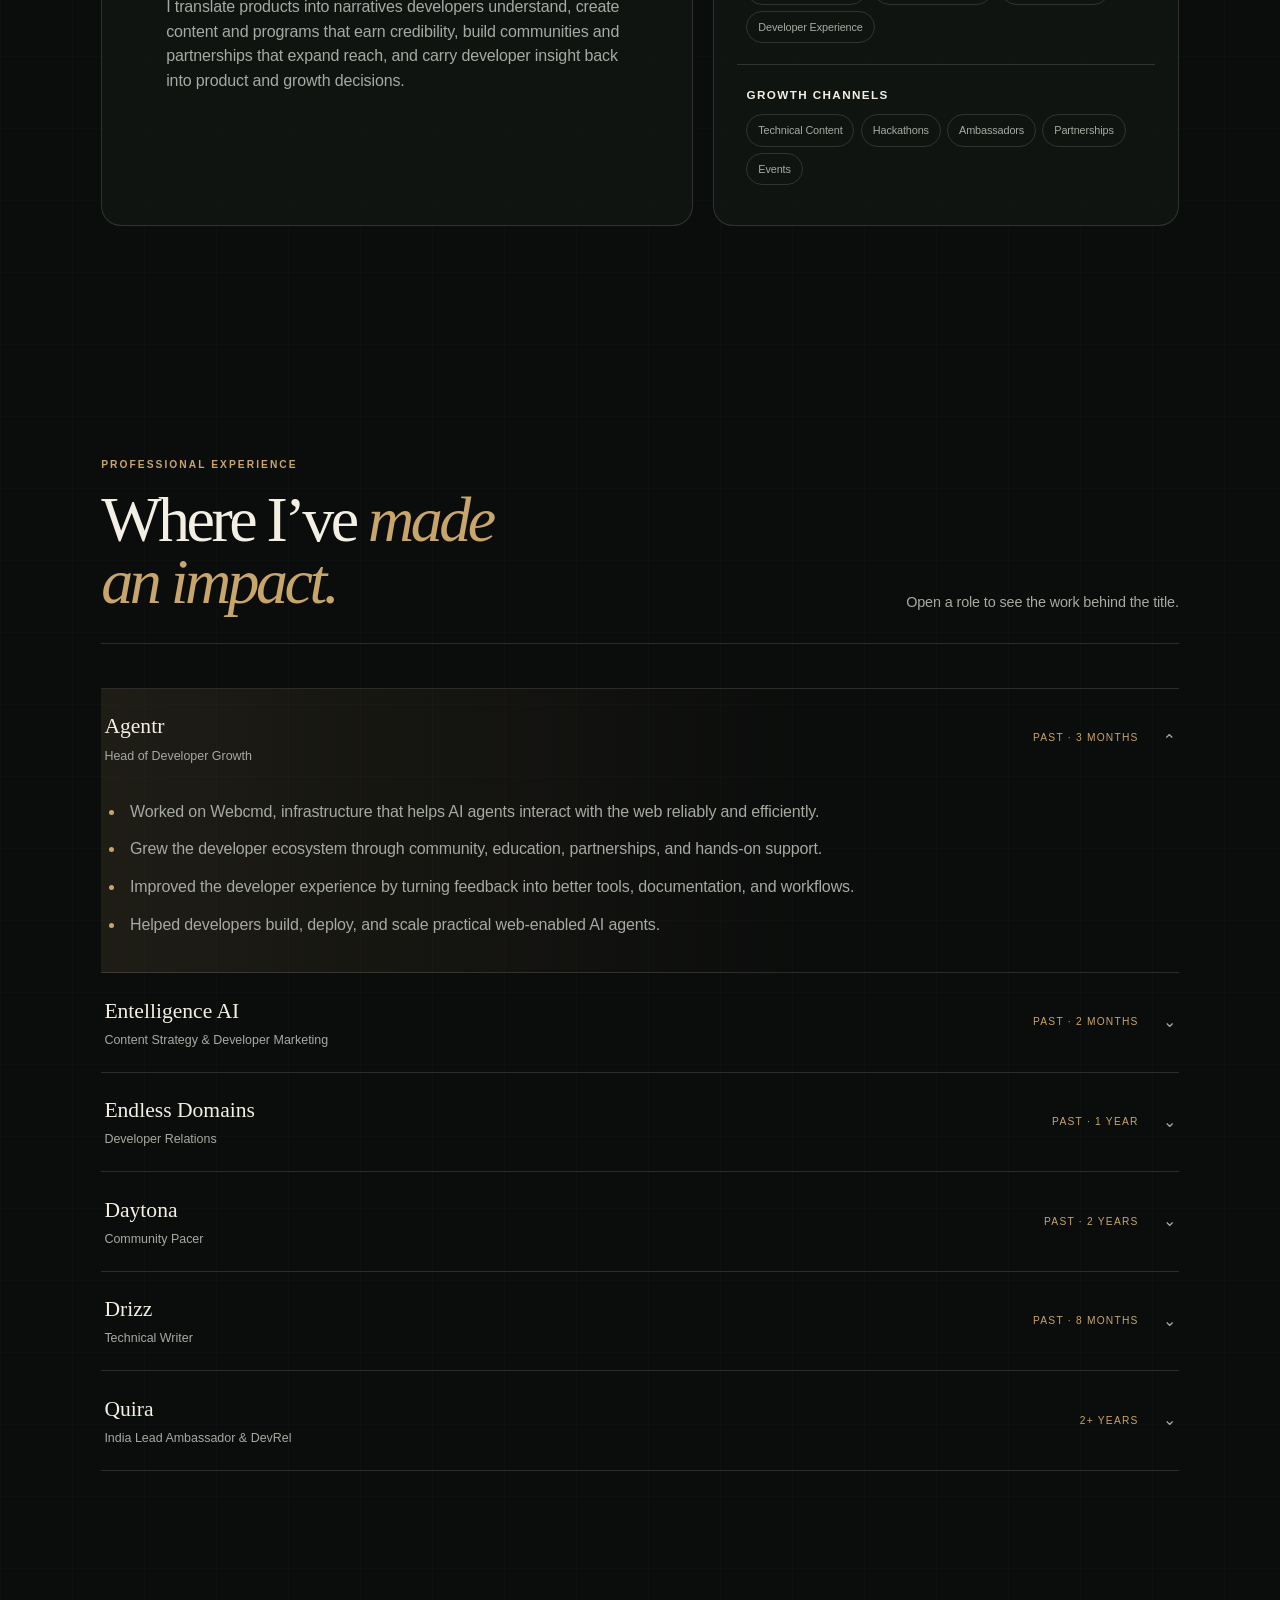
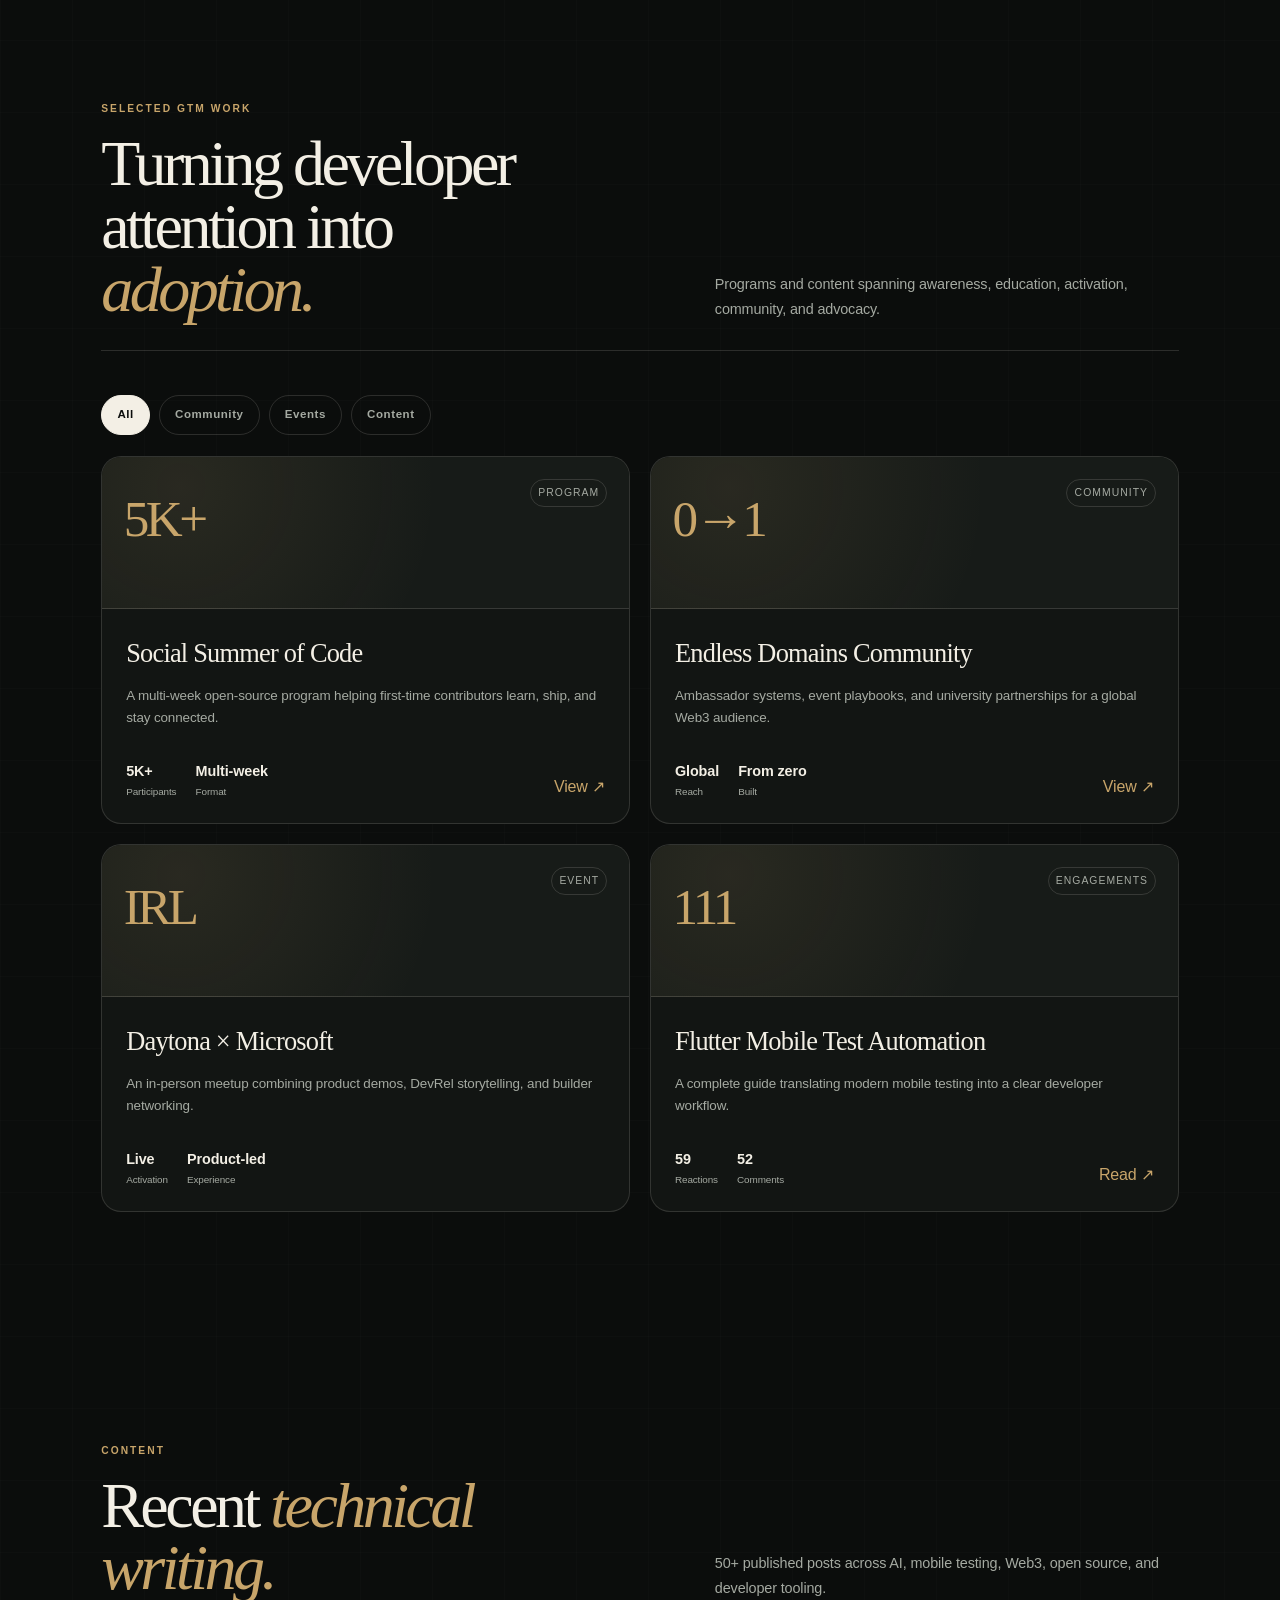
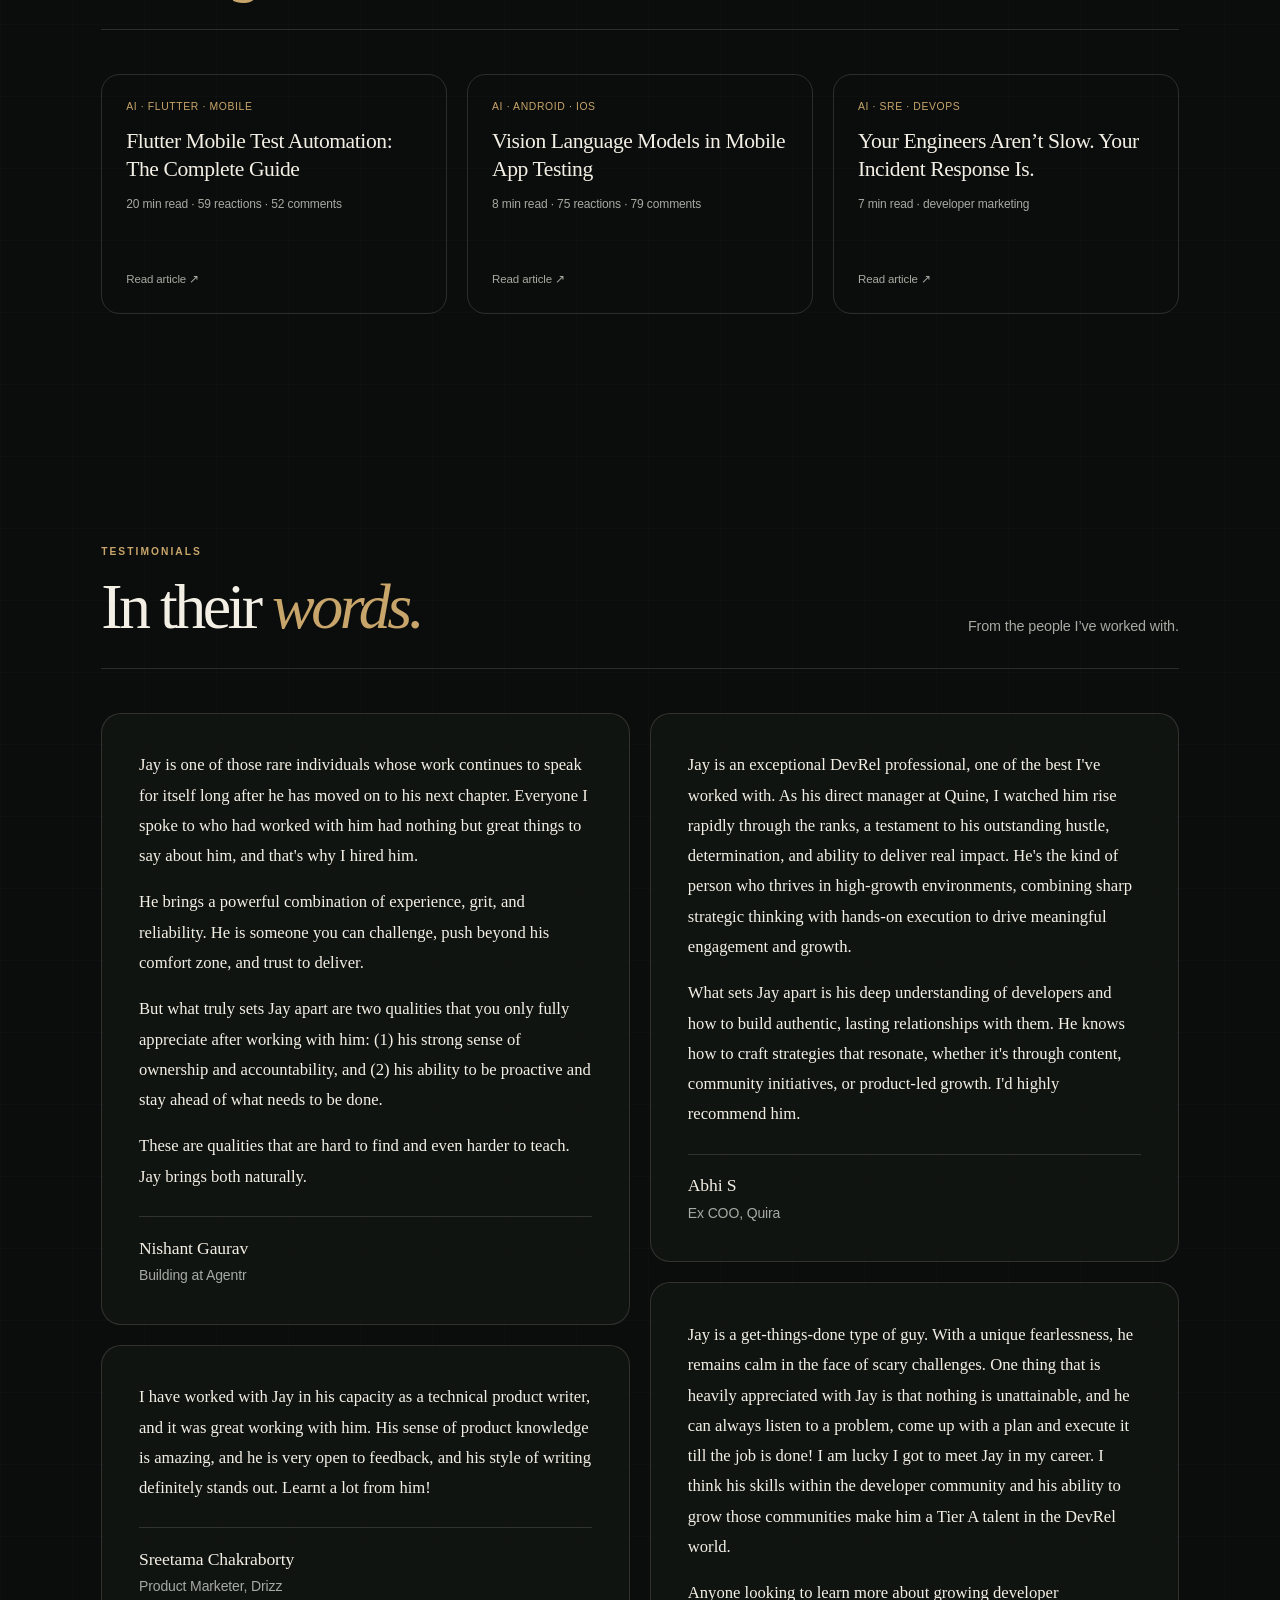
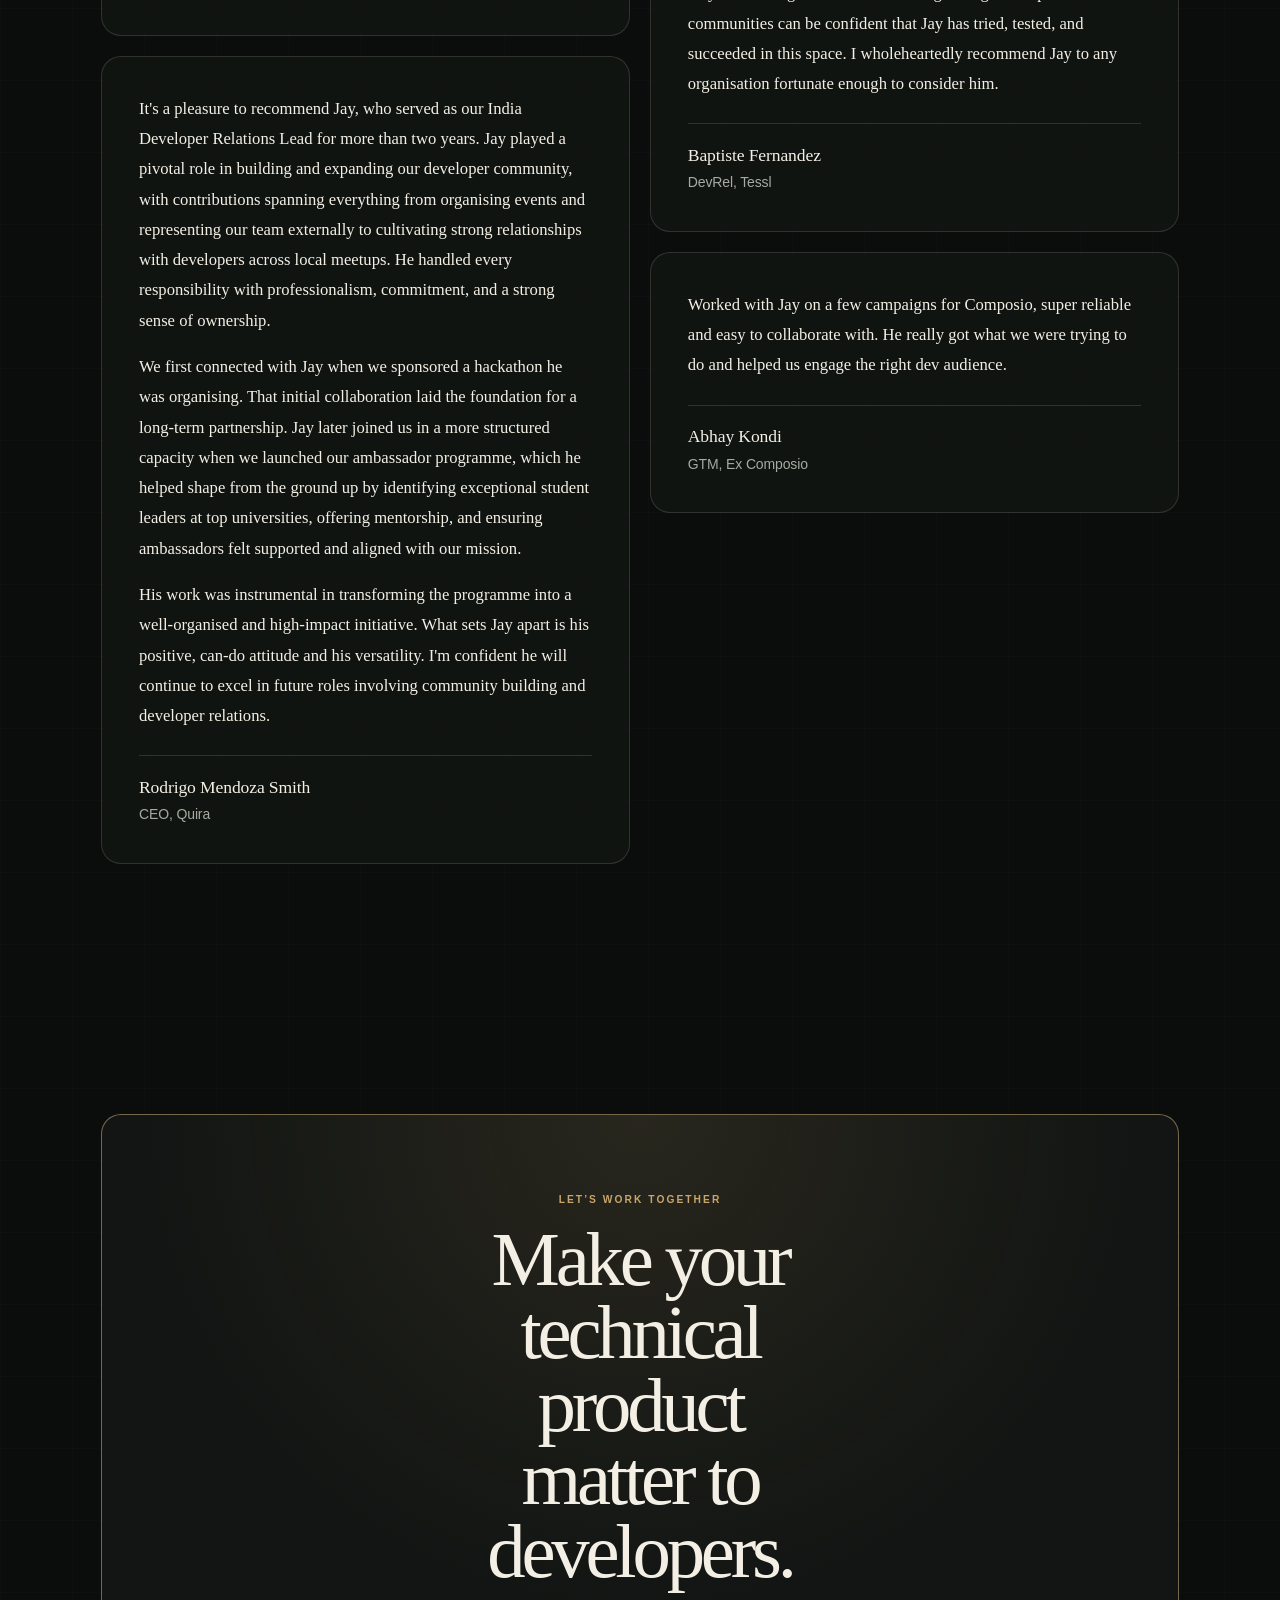
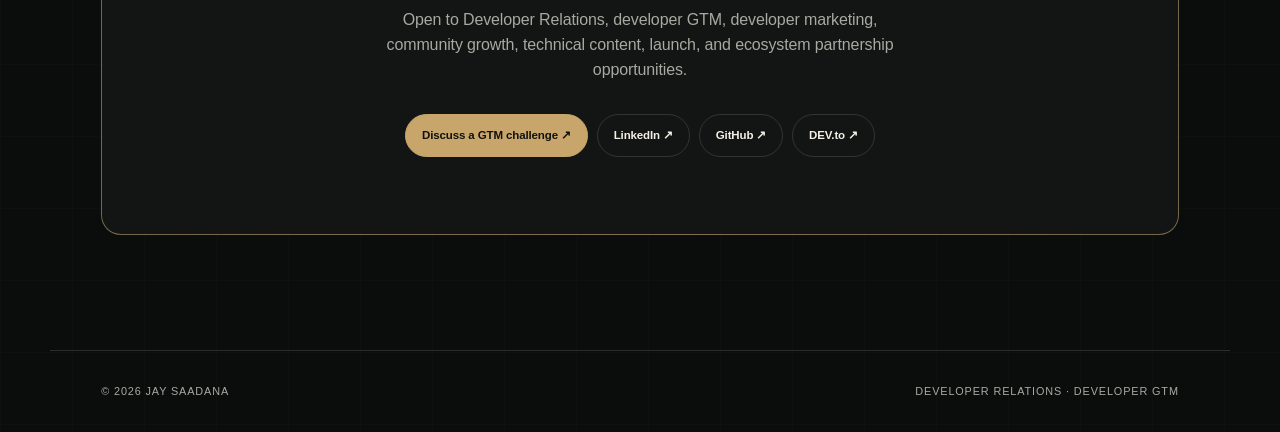
==== commit 28d3b9fc: "Fix testimonial card spacing" ====
--- a/index.html
+++ b/index.html
@@ -232,6 +232,9 @@
     @media(max-width:760px){.art-disk{width:min(86vw,24rem)}}
     .hero-copy h1.recruiter-headline{font-size:clamp(3.8rem,8.4vw,7.4rem);line-height:.78}
     @media(max-width:760px){.hero-copy h1.recruiter-headline{font-size:clamp(3.6rem,18vw,5.8rem)}}
+    .testimonials-grid{display:block;columns:2;column-gap:1.25rem}
+    .testimonials-grid .testimonial{display:inline-block;width:100%;margin:0 0 1.25rem;break-inside:avoid;vertical-align:top}
+    @media(max-width:760px){.testimonials-grid{columns:1}}
   </style>
 </head>
 <body>
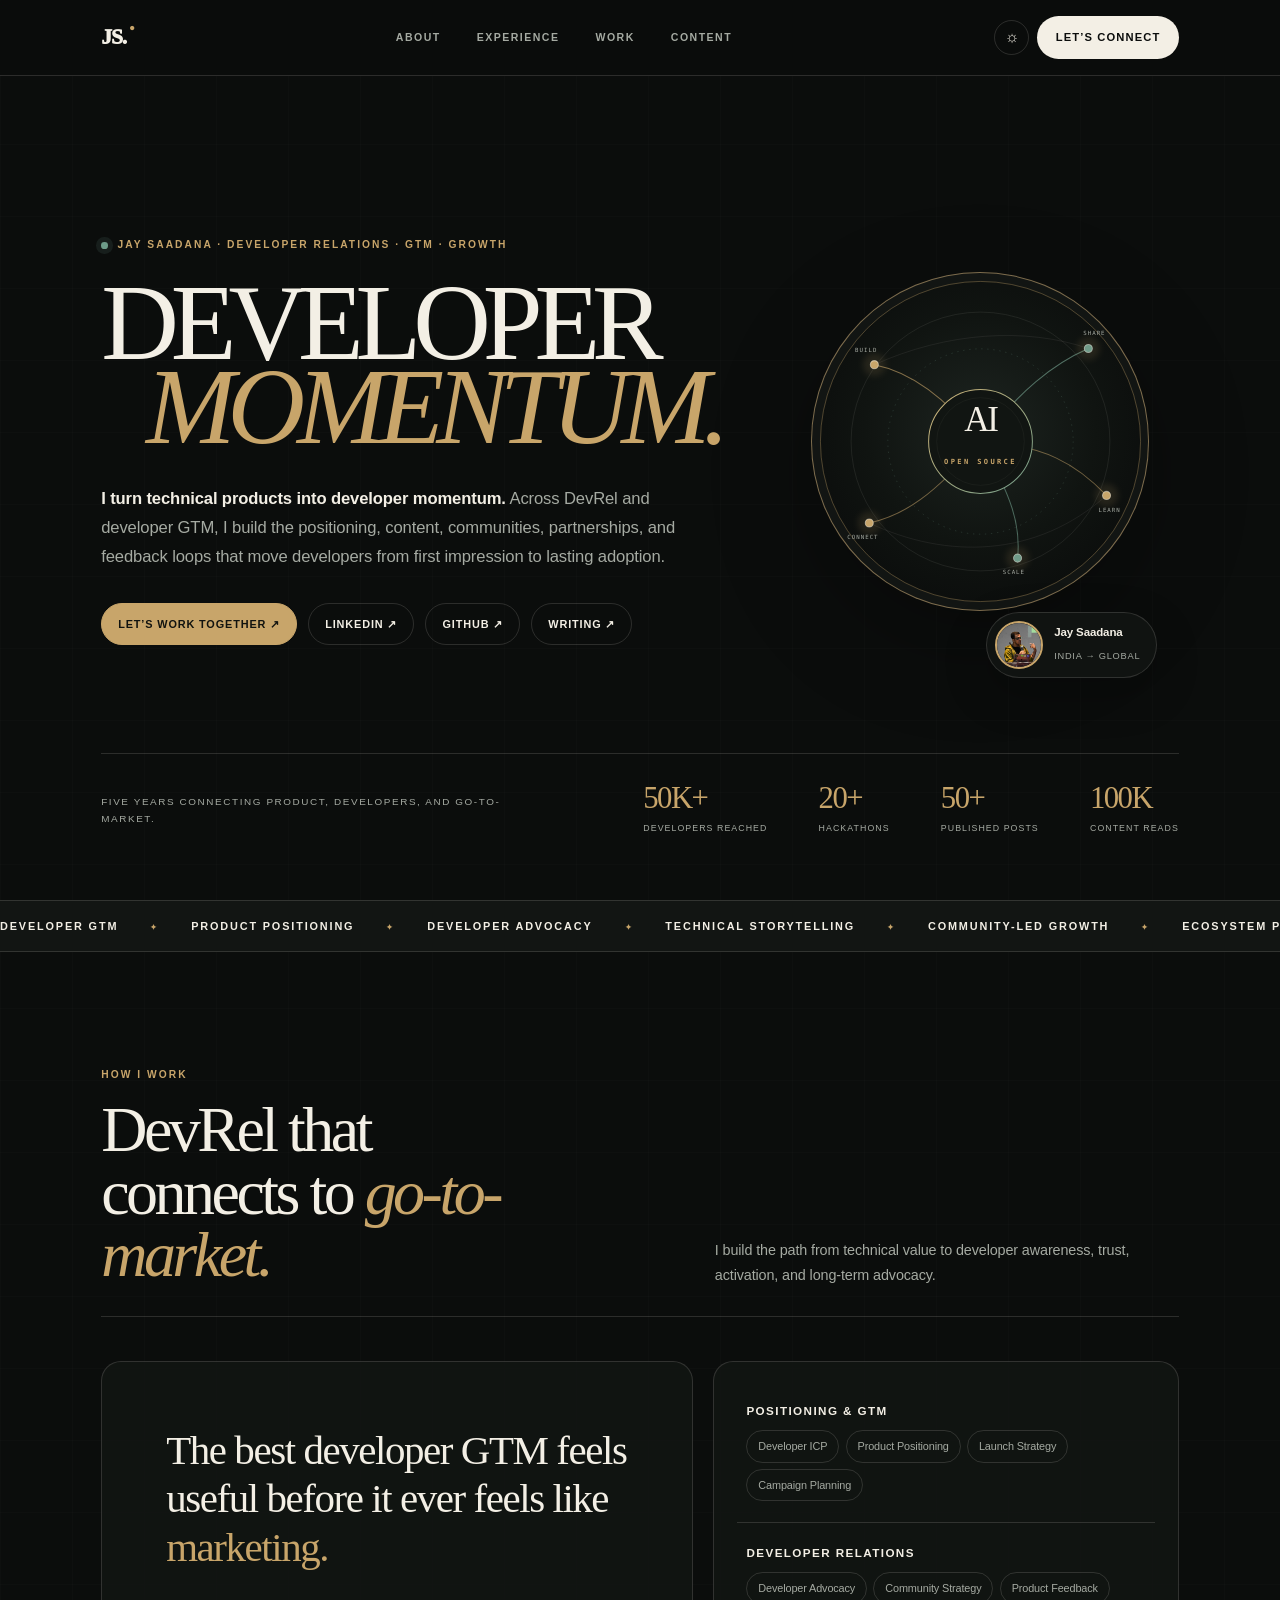
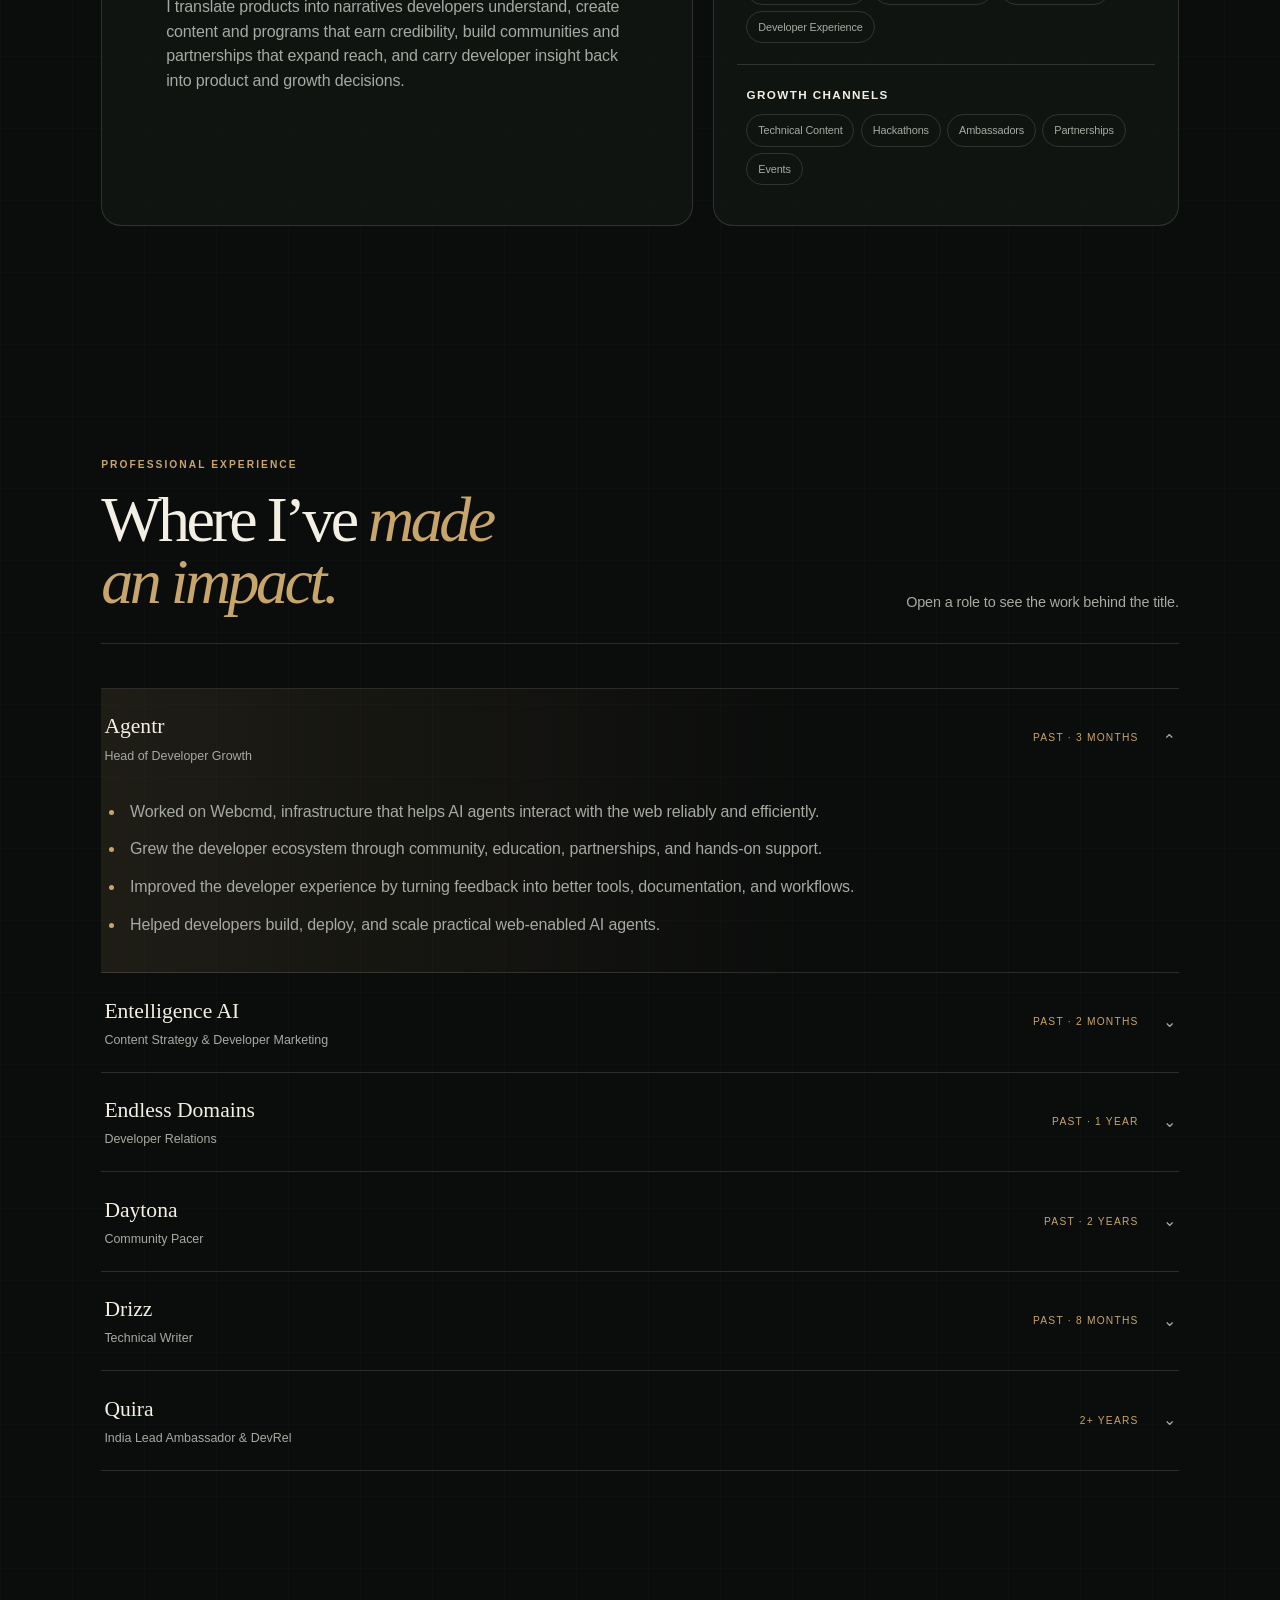
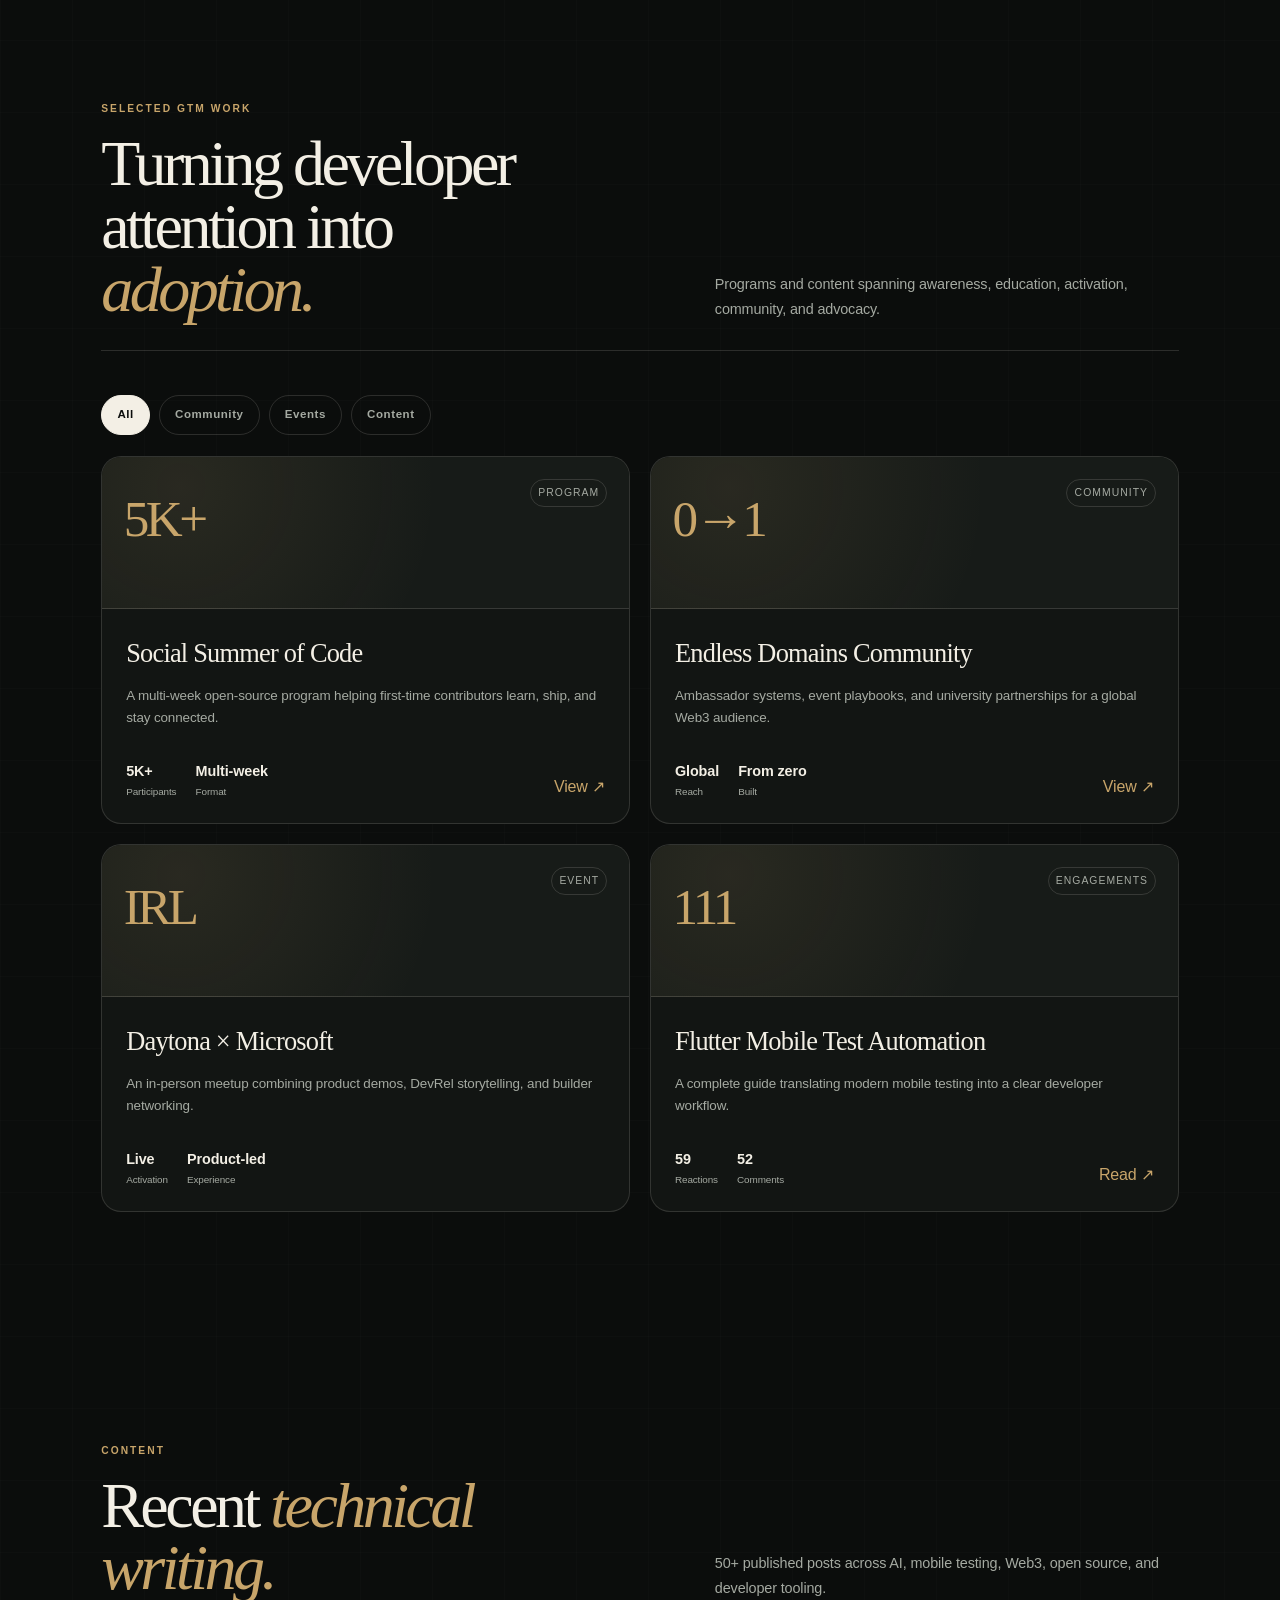
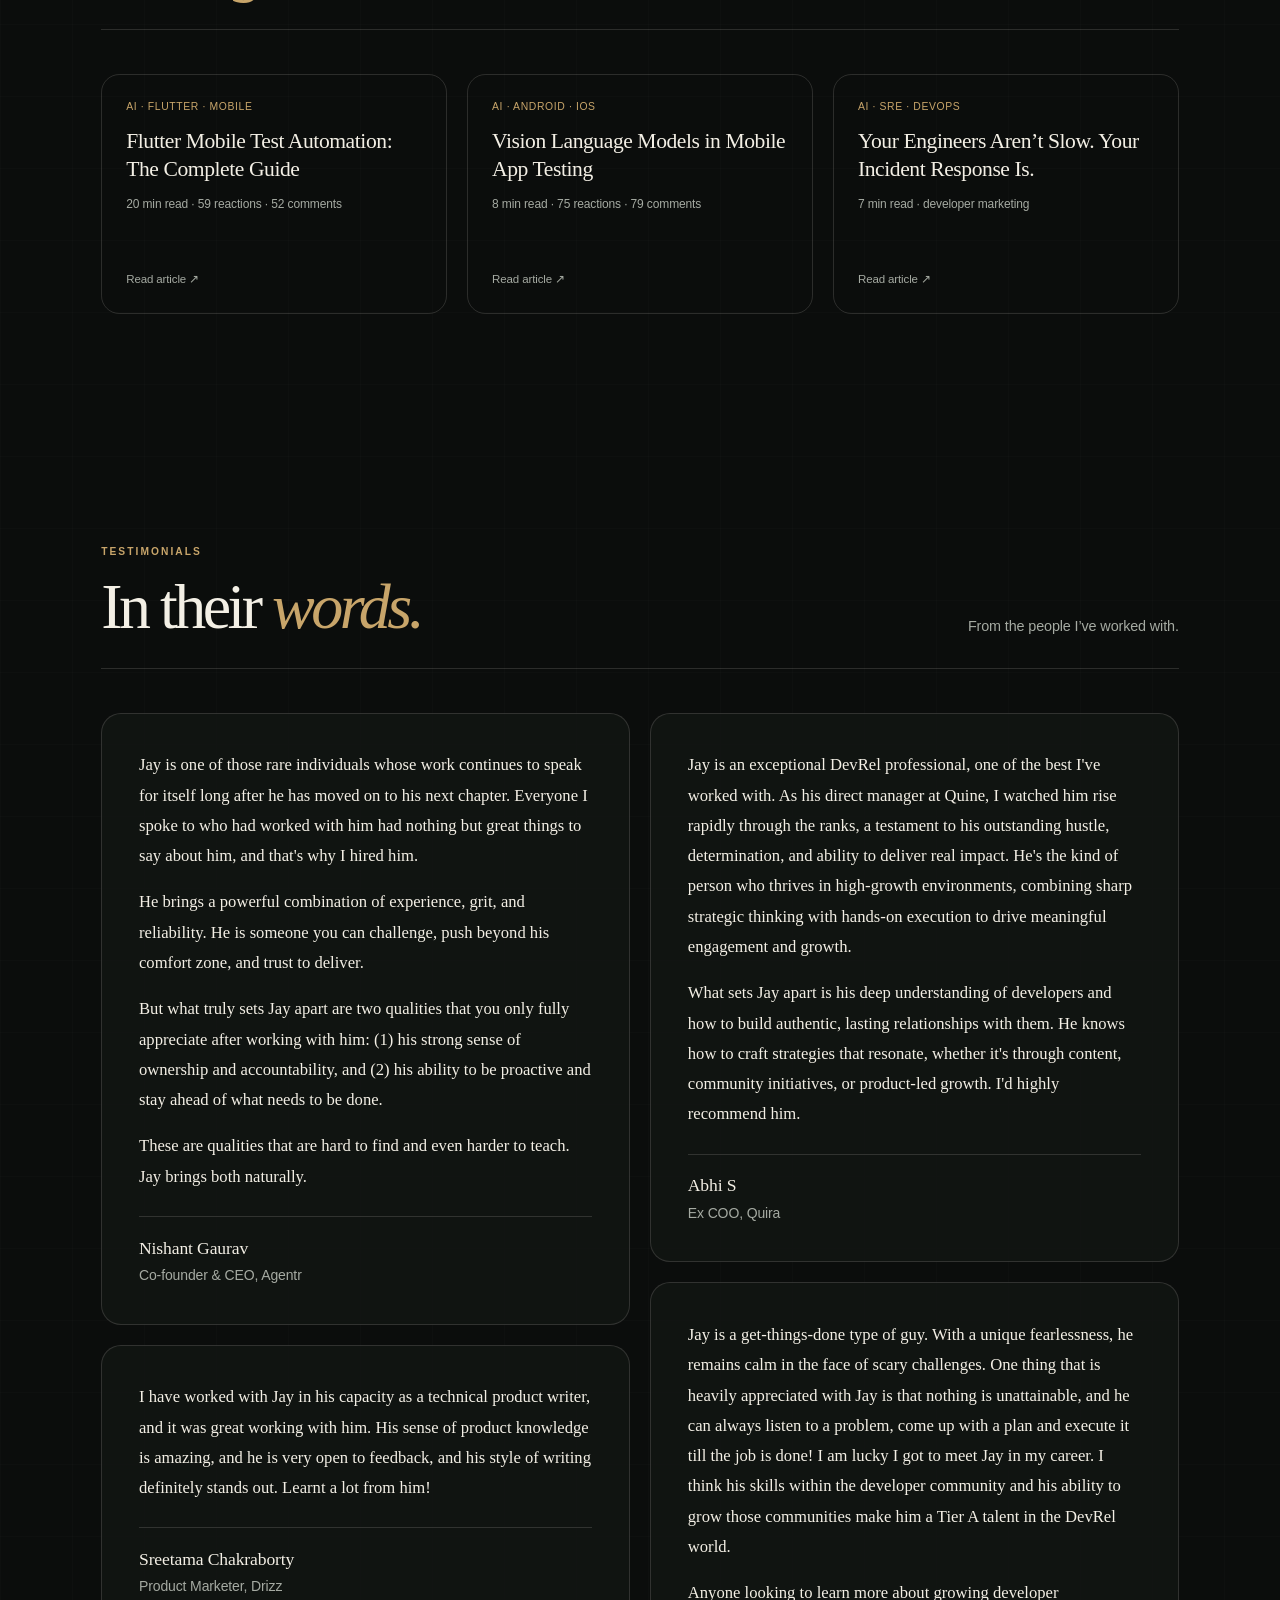
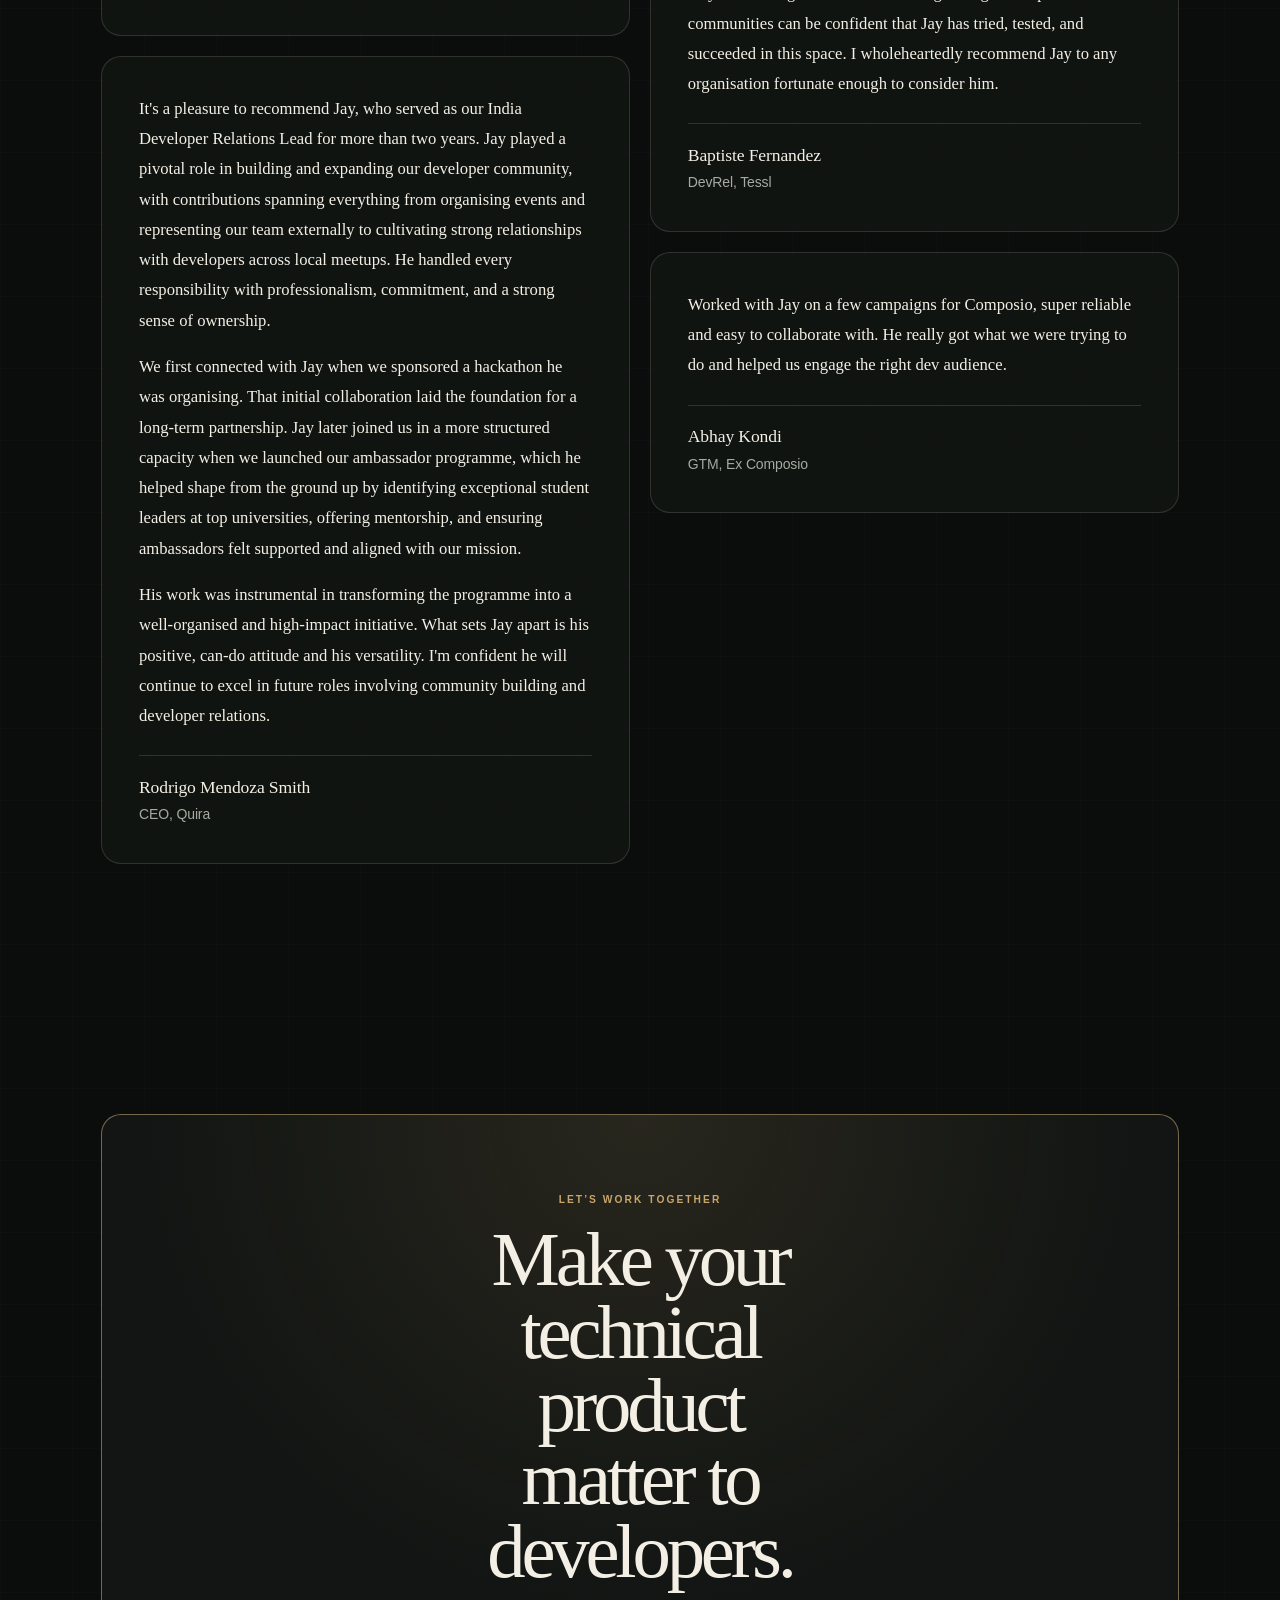
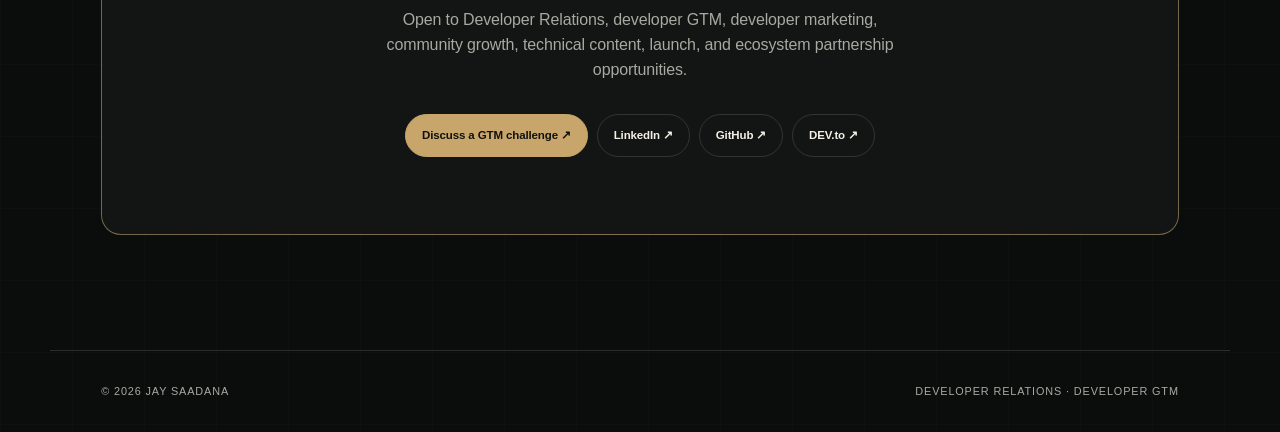
==== commit 414c9907: "Correct Nishant Gaurav role" ====
--- a/index.html
+++ b/index.html
@@ -263,7 +263,7 @@
 
     <section class="wrap" id="writing"><div class="section-top reveal"><div><div class="kicker">Content</div><h2>Recent <span>technical writing.</span></h2></div><p>50+ published posts across AI, mobile testing, Web3, open source, and developer tooling.</p></div><div class="writing-grid"><a class="article reveal" href="https://dev.to/drizzdev/flutter-mobile-test-automation-the-complete-guide-37g3" target="_blank" rel="noreferrer"><small>AI · Flutter · Mobile</small><h3>Flutter Mobile Test Automation: The Complete Guide</h3><p>20 min read · 59 reactions · 52 comments</p><span>Read article ↗</span></a><a class="article reveal" href="https://dev.to/drizzdev/vision-language-models-in-mobile-app-testing-4a6f" target="_blank" rel="noreferrer"><small>AI · Android · iOS</small><h3>Vision Language Models in Mobile App Testing</h3><p>8 min read · 75 reactions · 79 comments</p><span>Read article ↗</span></a><a class="article reveal" href="https://dev.to/steadwing/your-engineers-arent-slow-your-incident-response-is-heres-where-the-first-20-minutes-actually-go-1911" target="_blank" rel="noreferrer"><small>AI · SRE · DevOps</small><h3>Your Engineers Aren’t Slow. Your Incident Response Is.</h3><p>7 min read · developer marketing</p><span>Read article ↗</span></a></div></section>
 
-<section class="wrap" id="testimonials"><div class="section-top"><div><div class="kicker">Testimonials</div><h2>In their <span>words.</span></h2></div><p>From the people I’ve worked with.</p></div><div class="testimonials-grid"><figure class="testimonial card"><blockquote cite="https://www.linkedin.com/in/jaysaadana/details/recommendations/"><p>Jay is one of those rare individuals whose work continues to speak for itself long after he has moved on to his next chapter. Everyone I spoke to who had worked with him had nothing but great things to say about him, and that&apos;s why I hired him.</p><p>He brings a powerful combination of experience, grit, and reliability. He is someone you can challenge, push beyond his comfort zone, and trust to deliver.</p><p>But what truly sets Jay apart are two qualities that you only fully appreciate after working with him: (1) his strong sense of ownership and accountability, and (2) his ability to be proactive and stay ahead of what needs to be done.</p><p>These are qualities that are hard to find and even harder to teach. Jay brings both naturally.</p></blockquote><figcaption><strong>Nishant Gaurav</strong><span>Building at Agentr</span></figcaption></figure><figure class="testimonial card"><blockquote cite="https://www.linkedin.com/in/jaysaadana/details/recommendations/"><p>I have worked with Jay in his capacity as a technical product writer, and it was great working with him. His sense of product knowledge is amazing, and he is very open to feedback, and his style of writing definitely stands out. Learnt a lot from him!</p></blockquote><figcaption><strong>Sreetama Chakraborty</strong><span>Product Marketer, Drizz</span></figcaption></figure><figure class="testimonial card"><blockquote cite="https://www.jaysaadana.com/#testimonials"><p>It's a pleasure to recommend Jay, who served as our India Developer Relations Lead for more than two years. Jay played a pivotal role in building and expanding our developer community, with contributions spanning everything from organising events and representing our team externally to cultivating strong relationships with developers across local meetups. He handled every responsibility with professionalism, commitment, and a strong sense of ownership.</p><p>We first connected with Jay when we sponsored a hackathon he was organising. That initial collaboration laid the foundation for a long-term partnership. Jay later joined us in a more structured capacity when we launched our ambassador programme, which he helped shape from the ground up by identifying exceptional student leaders at top universities, offering mentorship, and ensuring ambassadors felt supported and aligned with our mission.</p><p>His work was instrumental in transforming the programme into a well-organised and high-impact initiative. What sets Jay apart is his positive, can-do attitude and his versatility. I'm confident he will continue to excel in future roles involving community building and developer relations.</p></blockquote><figcaption><strong>Rodrigo Mendoza Smith</strong><span>CEO, Quira</span></figcaption></figure><figure class="testimonial card"><blockquote cite="https://www.jaysaadana.com/#testimonials"><p>Jay is an exceptional DevRel professional, one of the best I've worked with. As his direct manager at Quine, I watched him rise rapidly through the ranks, a testament to his outstanding hustle, determination, and ability to deliver real impact. He's the kind of person who thrives in high-growth environments, combining sharp strategic thinking with hands-on execution to drive meaningful engagement and growth.</p><p>What sets Jay apart is his deep understanding of developers and how to build authentic, lasting relationships with them. He knows how to craft strategies that resonate, whether it's through content, community initiatives, or product-led growth. I'd highly recommend him.</p></blockquote><figcaption><strong>Abhi S</strong><span>Ex COO, Quira</span></figcaption></figure><figure class="testimonial card"><blockquote cite="https://www.jaysaadana.com/#testimonials"><p>Jay is a get-things-done type of guy. With a unique fearlessness, he remains calm in the face of scary challenges. One thing that is heavily appreciated with Jay is that nothing is unattainable, and he can always listen to a problem, come up with a plan and execute it till the job is done! I am lucky I got to meet Jay in my career. I think his skills within the developer community and his ability to grow those communities make him a Tier A talent in the DevRel world.</p><p>Anyone looking to learn more about growing developer communities can be confident that Jay has tried, tested, and succeeded in this space. I wholeheartedly recommend Jay to any organisation fortunate enough to consider him.</p></blockquote><figcaption><strong>Baptiste Fernandez</strong><span>DevRel, Tessl</span></figcaption></figure><figure class="testimonial card"><blockquote cite="https://www.jaysaadana.com/#testimonials"><p>Worked with Jay on a few campaigns for Composio, super reliable and easy to collaborate with. He really got what we were trying to do and helped us engage the right dev audience.</p></blockquote><figcaption><strong>Abhay Kondi</strong><span>GTM, Ex Composio</span></figcaption></figure></div></section>
+<section class="wrap" id="testimonials"><div class="section-top"><div><div class="kicker">Testimonials</div><h2>In their <span>words.</span></h2></div><p>From the people I’ve worked with.</p></div><div class="testimonials-grid"><figure class="testimonial card"><blockquote cite="https://www.linkedin.com/in/jaysaadana/details/recommendations/"><p>Jay is one of those rare individuals whose work continues to speak for itself long after he has moved on to his next chapter. Everyone I spoke to who had worked with him had nothing but great things to say about him, and that&apos;s why I hired him.</p><p>He brings a powerful combination of experience, grit, and reliability. He is someone you can challenge, push beyond his comfort zone, and trust to deliver.</p><p>But what truly sets Jay apart are two qualities that you only fully appreciate after working with him: (1) his strong sense of ownership and accountability, and (2) his ability to be proactive and stay ahead of what needs to be done.</p><p>These are qualities that are hard to find and even harder to teach. Jay brings both naturally.</p></blockquote><figcaption><strong>Nishant Gaurav</strong><span>Co-founder &amp; CEO, Agentr</span></figcaption></figure><figure class="testimonial card"><blockquote cite="https://www.linkedin.com/in/jaysaadana/details/recommendations/"><p>I have worked with Jay in his capacity as a technical product writer, and it was great working with him. His sense of product knowledge is amazing, and he is very open to feedback, and his style of writing definitely stands out. Learnt a lot from him!</p></blockquote><figcaption><strong>Sreetama Chakraborty</strong><span>Product Marketer, Drizz</span></figcaption></figure><figure class="testimonial card"><blockquote cite="https://www.jaysaadana.com/#testimonials"><p>It's a pleasure to recommend Jay, who served as our India Developer Relations Lead for more than two years. Jay played a pivotal role in building and expanding our developer community, with contributions spanning everything from organising events and representing our team externally to cultivating strong relationships with developers across local meetups. He handled every responsibility with professionalism, commitment, and a strong sense of ownership.</p><p>We first connected with Jay when we sponsored a hackathon he was organising. That initial collaboration laid the foundation for a long-term partnership. Jay later joined us in a more structured capacity when we launched our ambassador programme, which he helped shape from the ground up by identifying exceptional student leaders at top universities, offering mentorship, and ensuring ambassadors felt supported and aligned with our mission.</p><p>His work was instrumental in transforming the programme into a well-organised and high-impact initiative. What sets Jay apart is his positive, can-do attitude and his versatility. I'm confident he will continue to excel in future roles involving community building and developer relations.</p></blockquote><figcaption><strong>Rodrigo Mendoza Smith</strong><span>CEO, Quira</span></figcaption></figure><figure class="testimonial card"><blockquote cite="https://www.jaysaadana.com/#testimonials"><p>Jay is an exceptional DevRel professional, one of the best I've worked with. As his direct manager at Quine, I watched him rise rapidly through the ranks, a testament to his outstanding hustle, determination, and ability to deliver real impact. He's the kind of person who thrives in high-growth environments, combining sharp strategic thinking with hands-on execution to drive meaningful engagement and growth.</p><p>What sets Jay apart is his deep understanding of developers and how to build authentic, lasting relationships with them. He knows how to craft strategies that resonate, whether it's through content, community initiatives, or product-led growth. I'd highly recommend him.</p></blockquote><figcaption><strong>Abhi S</strong><span>Ex COO, Quira</span></figcaption></figure><figure class="testimonial card"><blockquote cite="https://www.jaysaadana.com/#testimonials"><p>Jay is a get-things-done type of guy. With a unique fearlessness, he remains calm in the face of scary challenges. One thing that is heavily appreciated with Jay is that nothing is unattainable, and he can always listen to a problem, come up with a plan and execute it till the job is done! I am lucky I got to meet Jay in my career. I think his skills within the developer community and his ability to grow those communities make him a Tier A talent in the DevRel world.</p><p>Anyone looking to learn more about growing developer communities can be confident that Jay has tried, tested, and succeeded in this space. I wholeheartedly recommend Jay to any organisation fortunate enough to consider him.</p></blockquote><figcaption><strong>Baptiste Fernandez</strong><span>DevRel, Tessl</span></figcaption></figure><figure class="testimonial card"><blockquote cite="https://www.jaysaadana.com/#testimonials"><p>Worked with Jay on a few campaigns for Composio, super reliable and easy to collaborate with. He really got what we were trying to do and helped us engage the right dev audience.</p></blockquote><figcaption><strong>Abhay Kondi</strong><span>GTM, Ex Composio</span></figcaption></figure></div></section>
     <section class="wrap" id="contact"><div class="contact-card card reveal"><div class="kicker">Let’s work together</div><h2>Make your technical product matter to developers.</h2><p>Open to Developer Relations, developer GTM, developer marketing, community growth, technical content, launch, and ecosystem partnership opportunities.</p><div class="contact-links"><a href="mailto:jaysaadana@gmail.com">Discuss a GTM challenge ↗</a><a href="https://linkedin.com/in/jaysaadana" target="_blank" rel="noreferrer">LinkedIn ↗</a><a href="https://github.com/jaysaadana5" target="_blank" rel="noreferrer">GitHub ↗</a><a href="https://dev.to/jaysaadana" target="_blank" rel="noreferrer">DEV.to ↗</a></div></div></section>
   </main>
   <footer class="wrap"><span>© <span id="year"></span> Jay Saadana</span><span>Developer Relations · Developer GTM</span></footer>
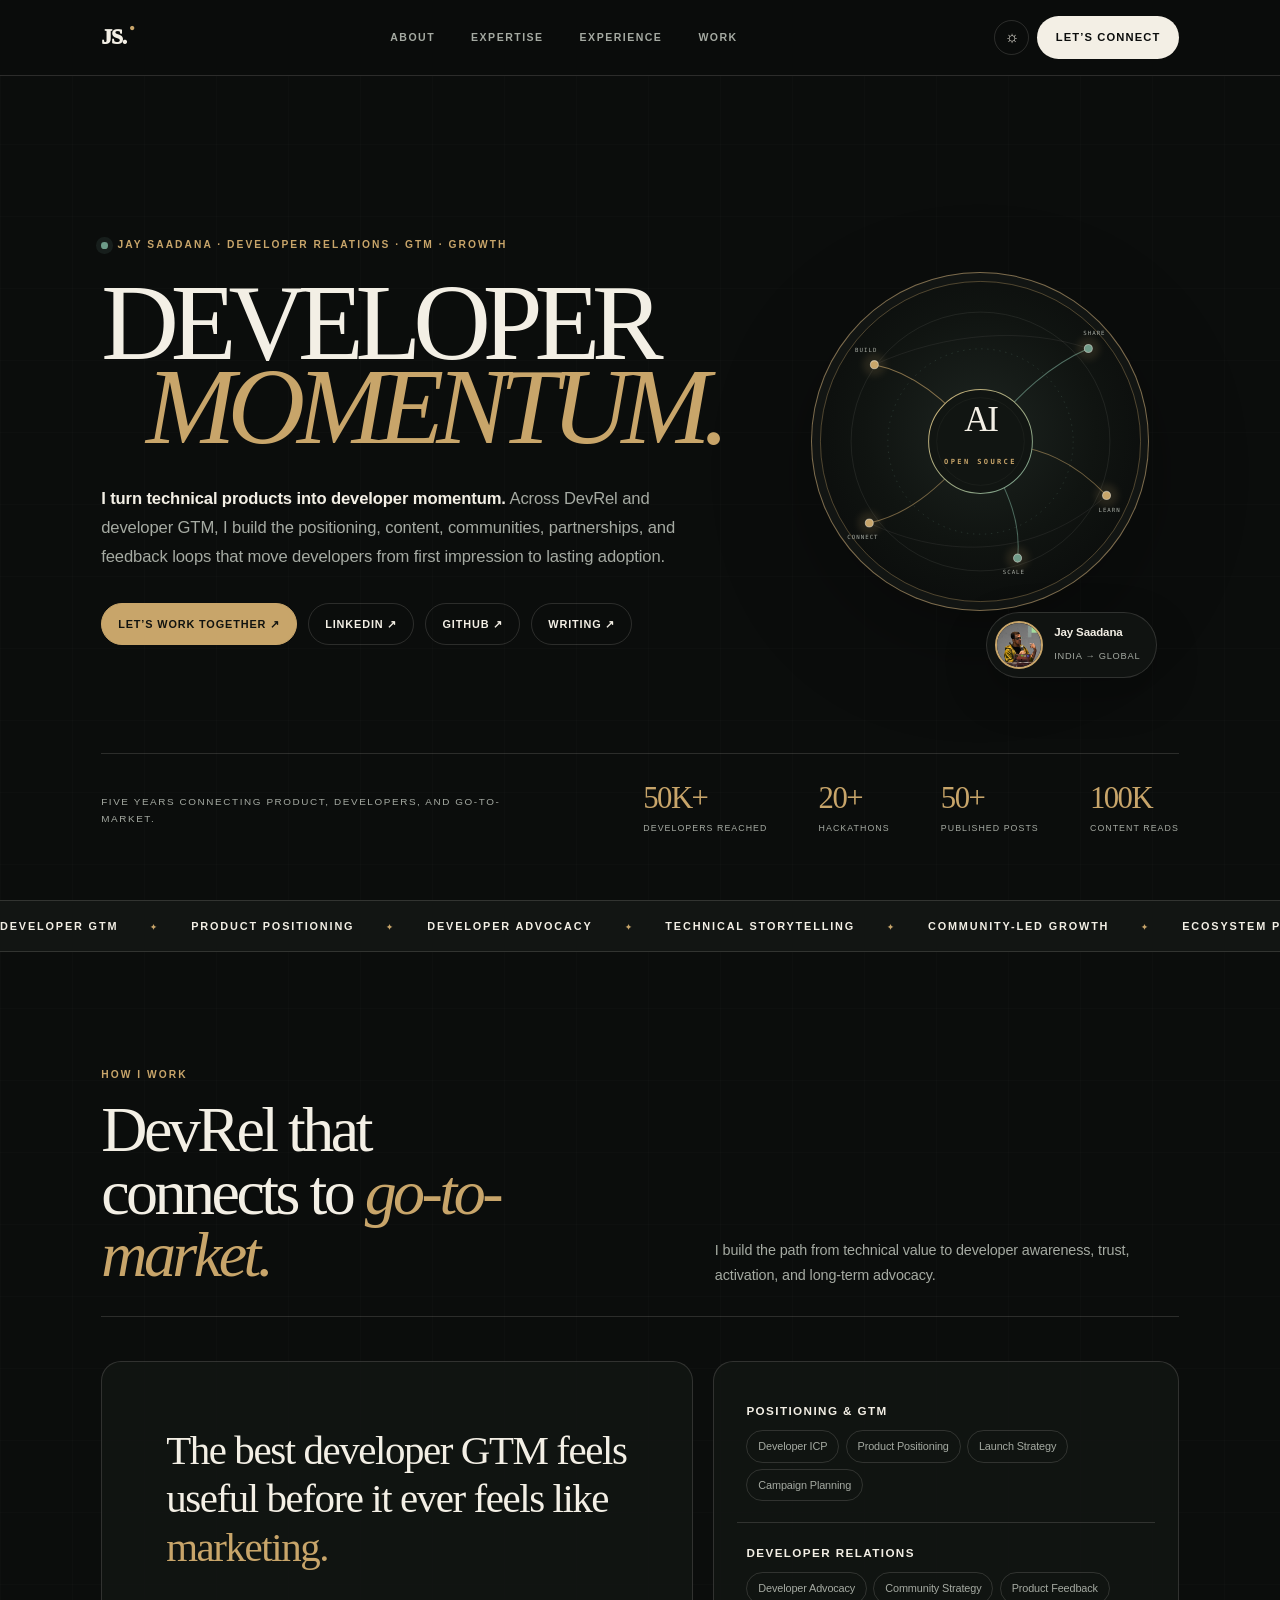
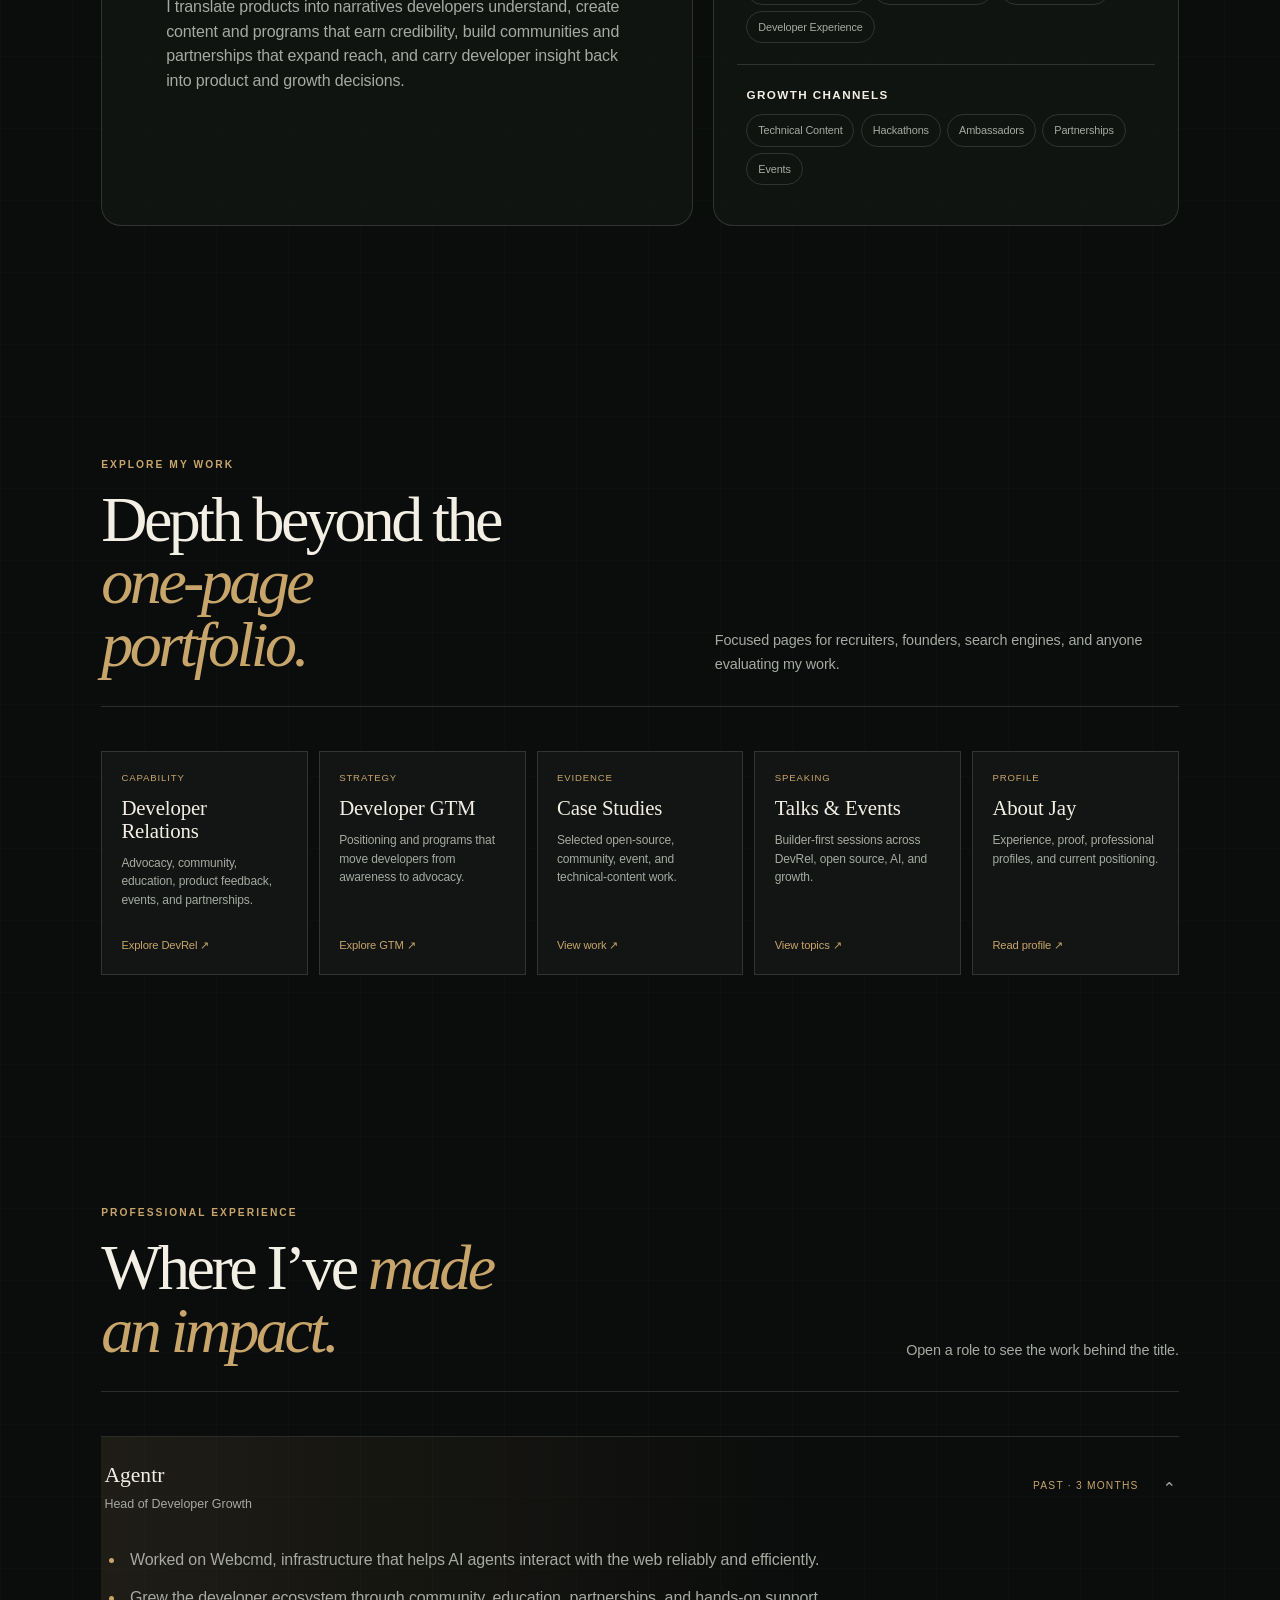
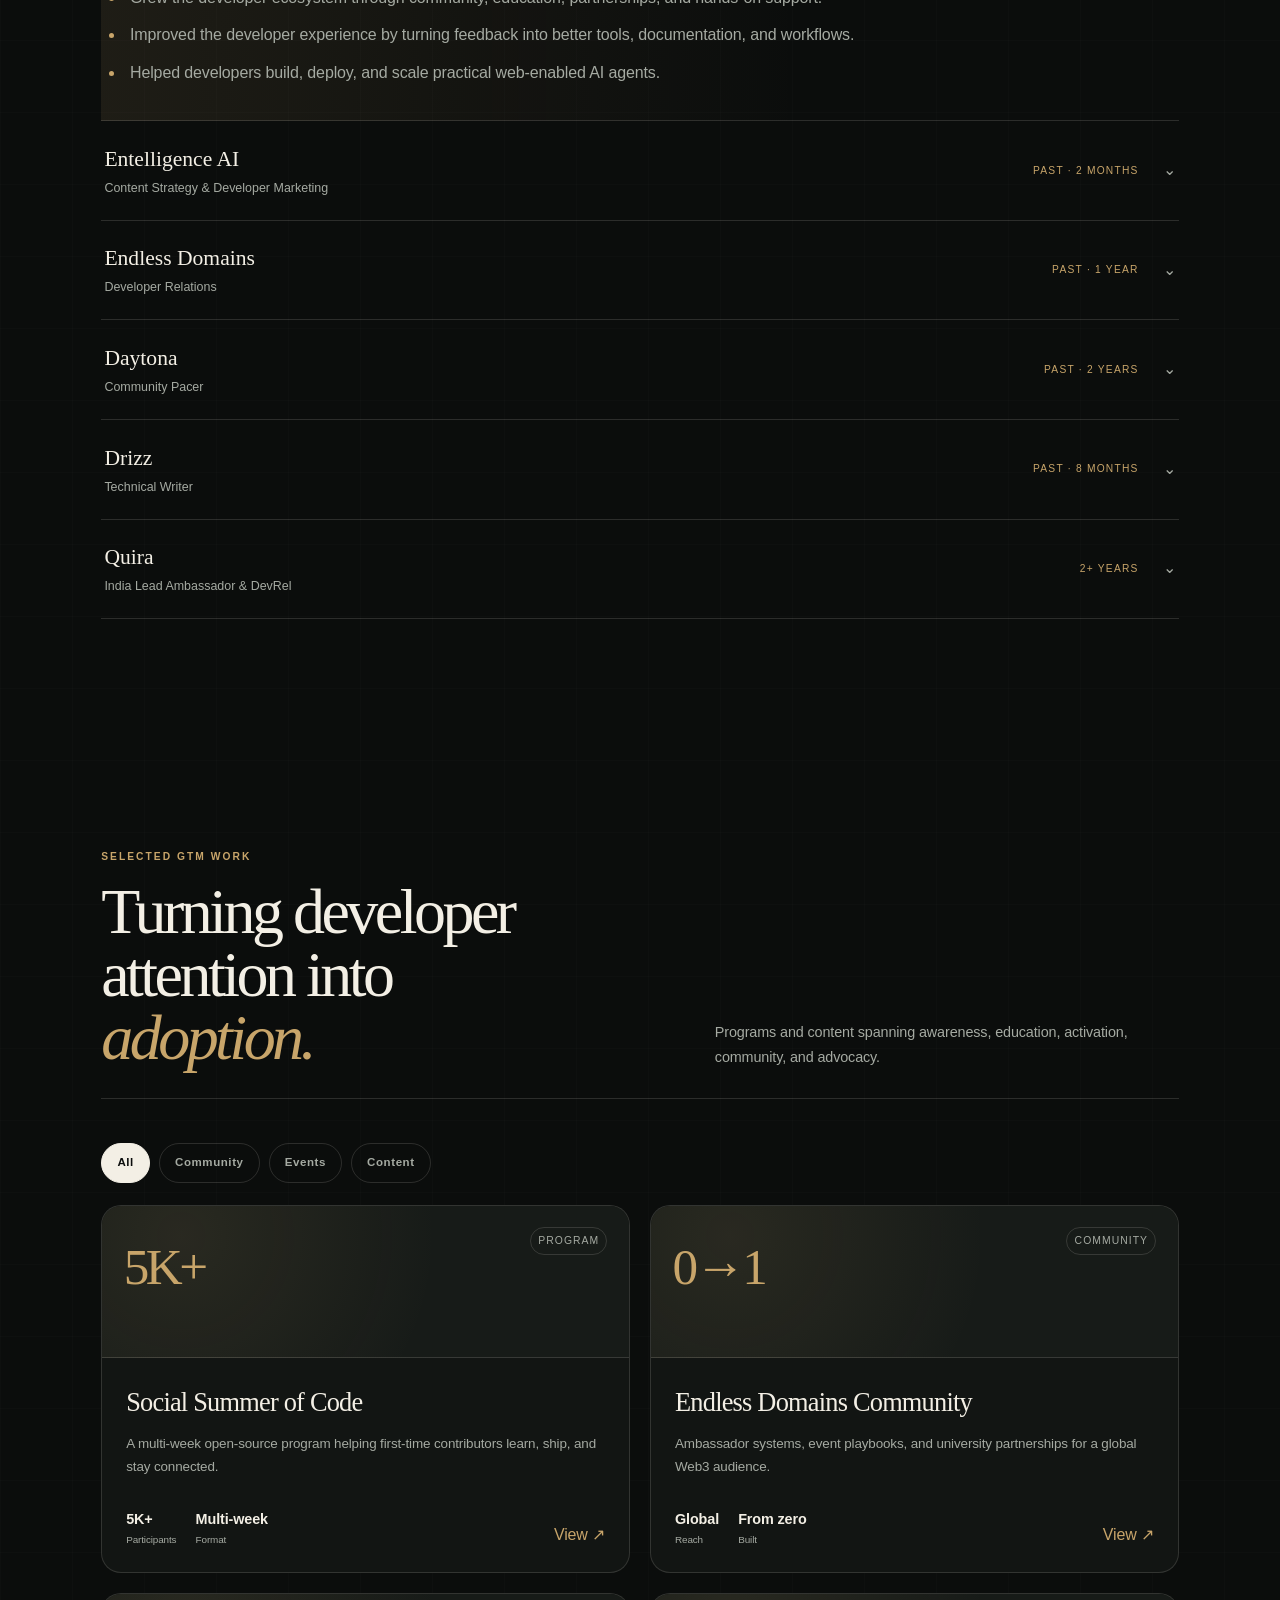
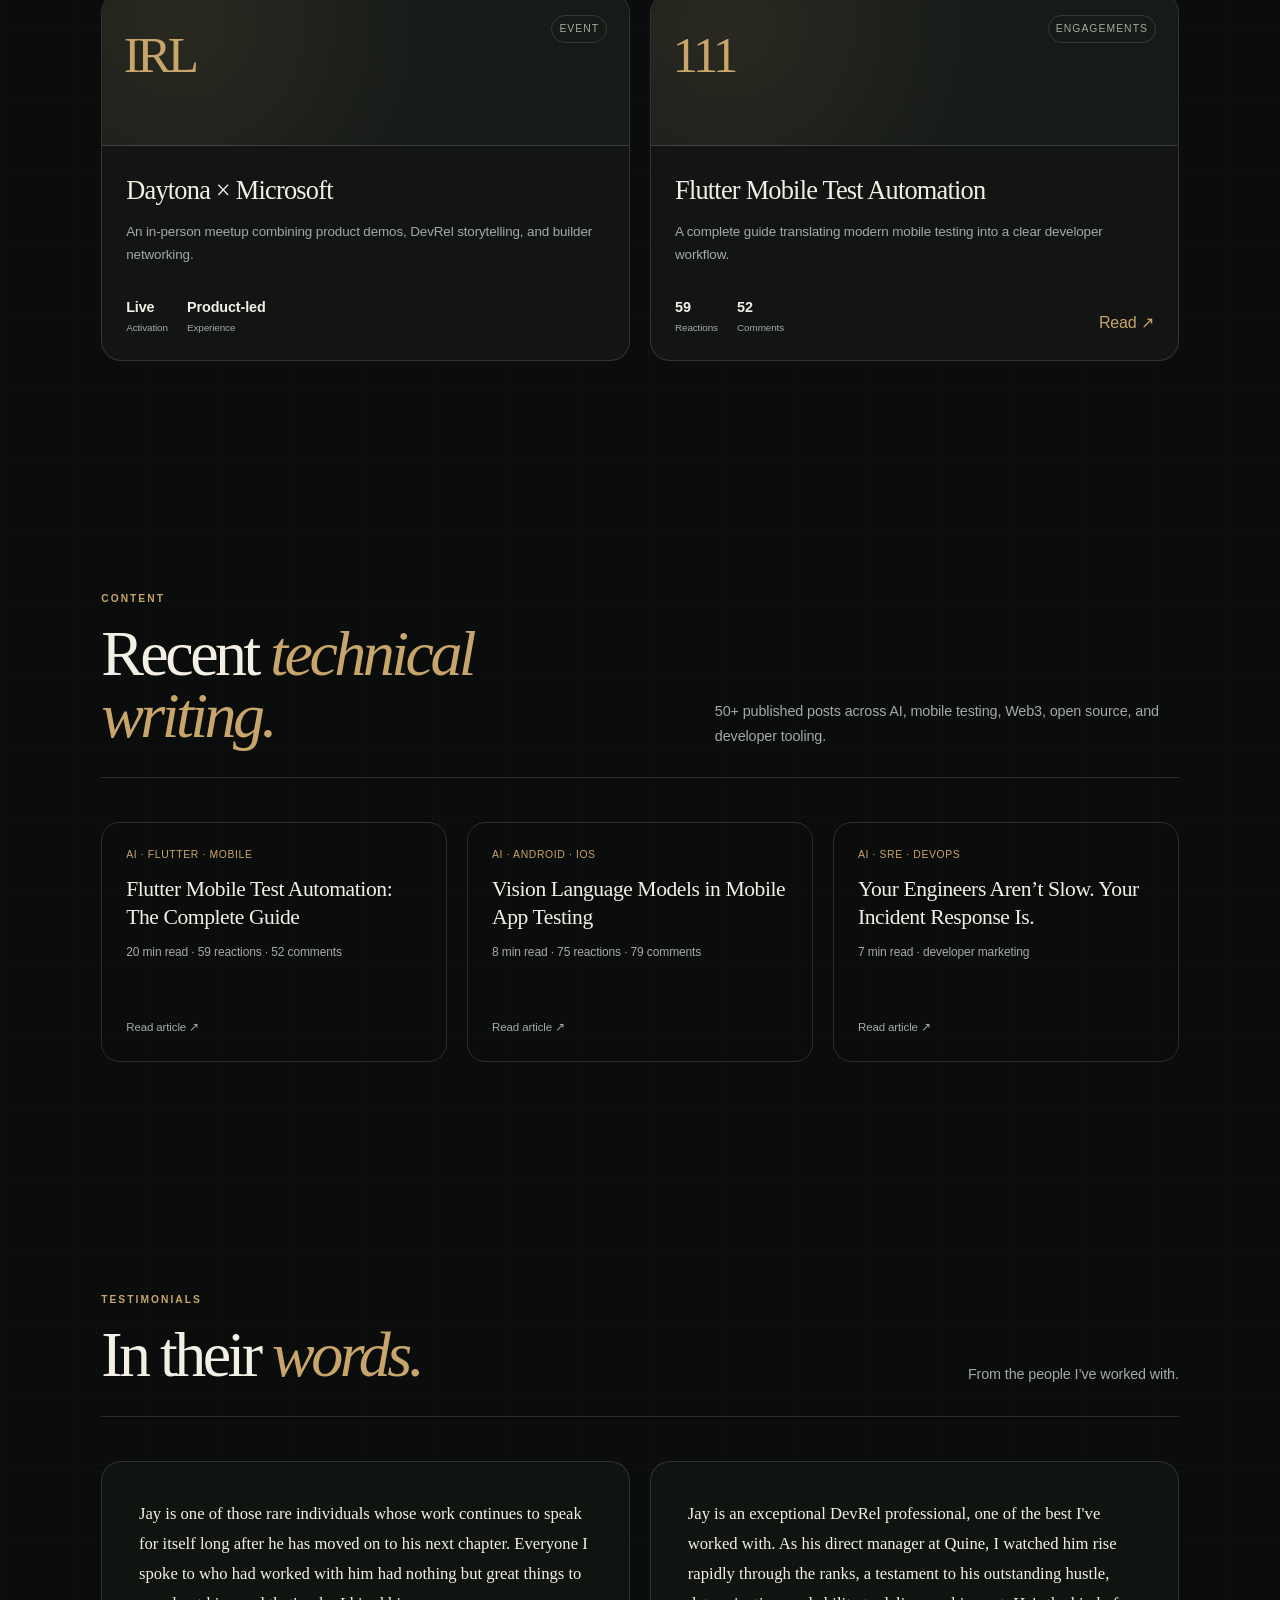
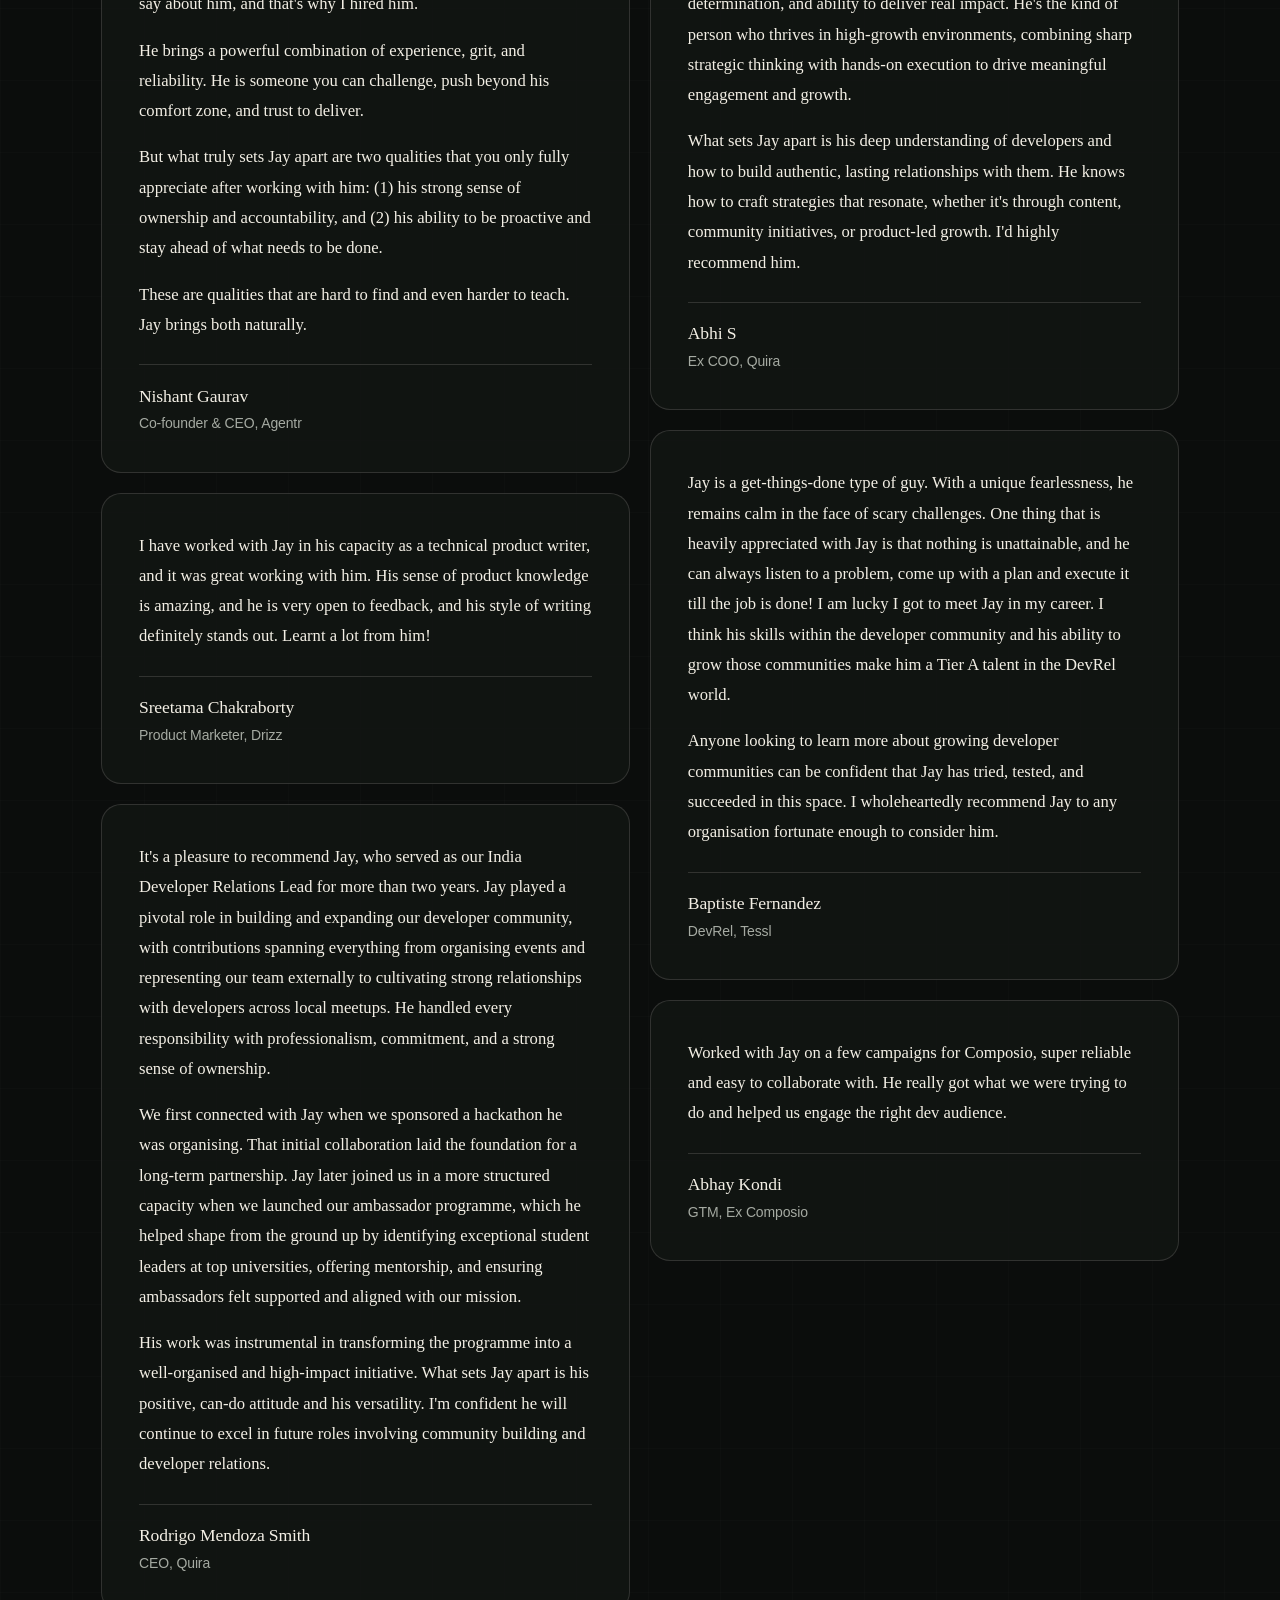
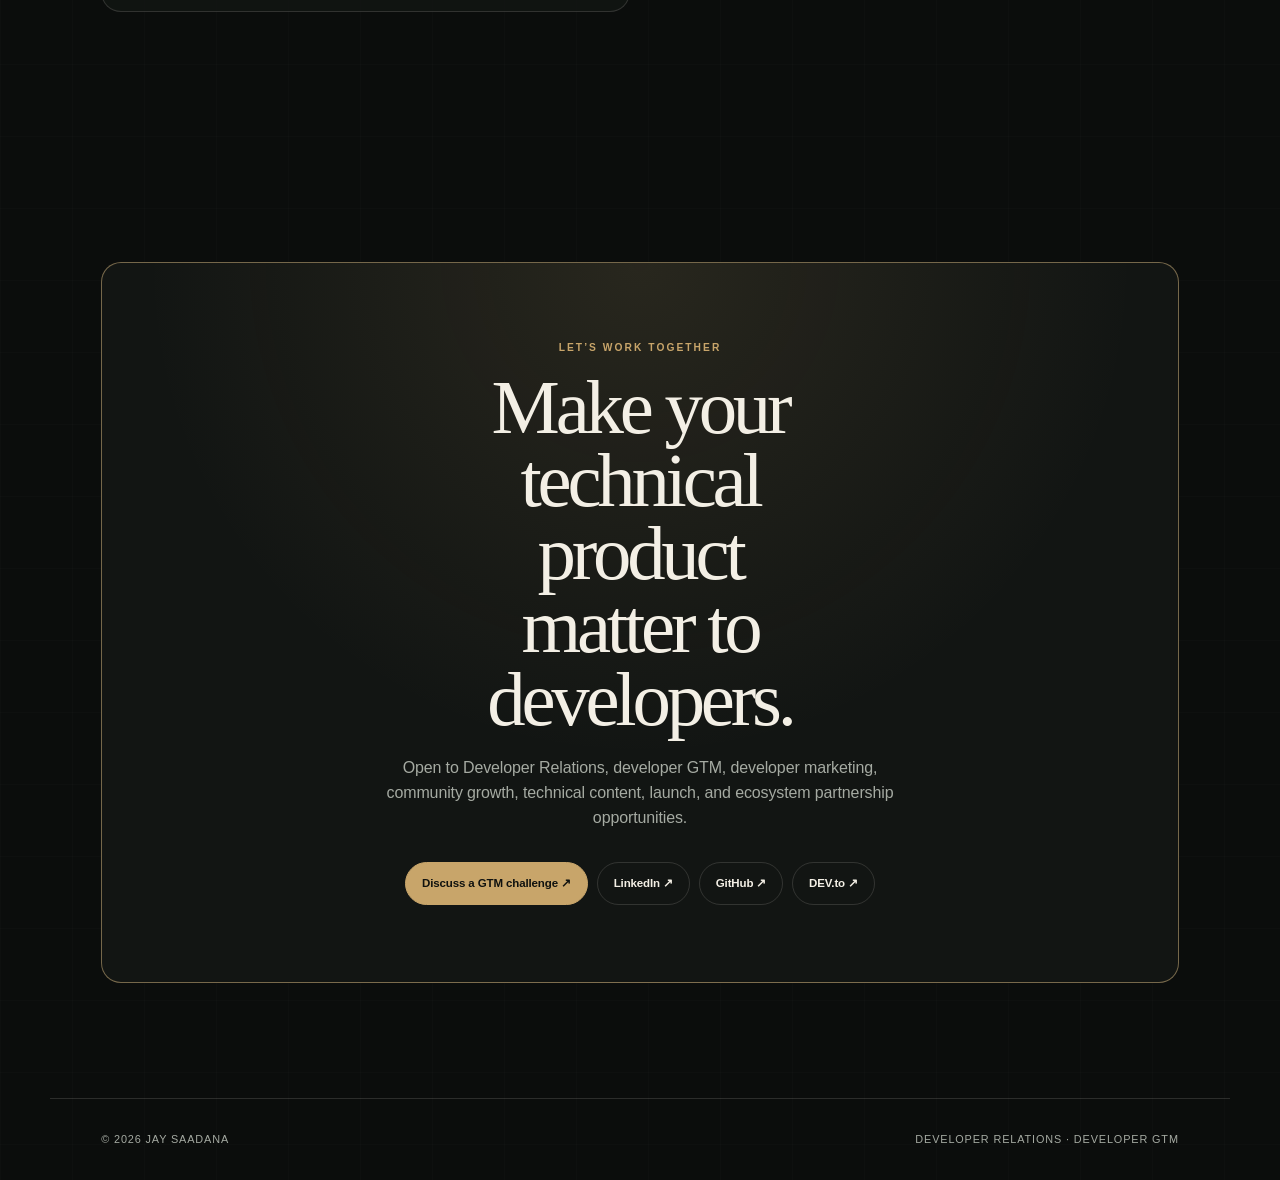
==== commit 3baab31a: "Add SEO authority pages for DevRel and developer GTM" ====
--- a/index.html
+++ b/index.html
@@ -3,7 +3,7 @@
 <head>
   <meta charset="UTF-8" />
   <meta name="viewport" content="width=device-width,initial-scale=1" />
-  <meta name="description" content="Jay Saadana works at the intersection of Developer Relations and developer GTM, turning technical products into clear narratives, trusted communities, and measurable adoption." />
+  <meta name="description" content="Jay Saadana is a Developer Relations and developer GTM professional building community, content, partnerships, programs, and product adoption." />
   <meta name="theme-color" content="#060814" />
   <title>Jay Saadana | Developer Relations &amp; Developer GTM</title>
   <link rel="canonical" href="https://jaysaadana.com/" />
@@ -235,15 +235,18 @@
     .testimonials-grid{display:block;columns:2;column-gap:1.25rem}
     .testimonials-grid .testimonial{display:inline-block;width:100%;margin:0 0 1.25rem;break-inside:avoid;vertical-align:top}
     @media(max-width:760px){.testimonials-grid{columns:1}}
+    .authority-grid{display:grid;grid-template-columns:repeat(5,1fr);gap:.7rem}.authority-card{min-height:14rem;padding:1.2rem;border:1px solid var(--line);background:var(--panel);text-decoration:none;display:flex;flex-direction:column}.authority-card small{color:var(--accent);text-transform:uppercase;letter-spacing:.09em;font-size:.6rem}.authority-card h3{font-family:Georgia,"Times New Roman",serif;font-size:1.3rem;font-weight:400;line-height:1.1;margin:.7rem 0}.authority-card p{font-size:.75rem;color:var(--muted);margin:0}.authority-card span{margin-top:auto;color:var(--accent);font-size:.7rem}.authority-card:hover{border-color:var(--accent);transform:translateY(-2px)}@media(max-width:980px){.authority-grid{grid-template-columns:repeat(2,1fr)}}@media(max-width:520px){.authority-grid{grid-template-columns:1fr}.authority-card{min-height:11rem}}
   </style>
 </head>
 <body>
-  <header><div class="nav-wrap"><a class="mark" href="#top">JS.</a><nav class="nav" aria-label="Primary"><a href="#about">About</a><a href="#experience">Experience</a><a href="#work">Work</a><a href="#writing">Content</a></nav><div class="nav-actions"><button class="icon-btn" id="themeToggle" aria-label="Switch to light theme">☼</button><a class="say-hi" href="mailto:jaysaadana@gmail.com">Let’s connect</a></div></div></header>
+  <header><div class="nav-wrap"><a class="mark" href="#top">JS.</a><nav class="nav" aria-label="Primary"><a href="#about">About</a><a href="#expertise">Expertise</a><a href="#experience">Experience</a><a href="#work">Work</a></nav><div class="nav-actions"><button class="icon-btn" id="themeToggle" aria-label="Switch to light theme">☼</button><a class="say-hi" href="mailto:jaysaadana@gmail.com">Let’s connect</a></div></div></header>
   <main>
 <section class="hero wrap" id="top"><div class="hero-grid"><div class="hero-copy"><div class="eyebrow"><i></i>Jay Saadana · Developer Relations · GTM · Growth</div><h1 class="recruiter-headline"><span>DEVELOPER</span><span>MOMENTUM.</span></h1><p><strong>I turn technical products into developer momentum.</strong> Across DevRel and developer GTM, I build the positioning, content, communities, partnerships, and feedback loops that move developers from first impression to lasting adoption.</p><div class="socials"><a href="mailto:jaysaadana@gmail.com">Let’s work together ↗</a><a href="https://linkedin.com/in/jaysaadana" target="_blank" rel="noreferrer">LinkedIn ↗</a><a href="https://github.com/jaysaadana5" target="_blank" rel="noreferrer">GitHub ↗</a><a href="https://dev.to/jaysaadana" target="_blank" rel="noreferrer">Writing ↗</a></div></div><div class="hero-art" id="heroArt"><div class="art-disk"><img class="sculpture" src="js-sculpture.webp" fetchpriority="high" decoding="async" alt="A connected open-source AI network representing developer adoption" width="1000" height="1000" /></div><div class="profile-stamp"><img src="jay-profile.webp" alt="Jay Saadana speaking at a developer event" width="320" height="320" /><div><b>Jay Saadana</b><span>India → Global</span></div></div><div class="art-label">Original sculpture · Built in Blender · 2026</div></div></div><div class="hero-bottom"><span>Five years connecting product, developers, and go-to-market.</span><div class="metrics"><div class="metric"><b>50K+</b><span>Developers reached</span></div><div class="metric"><b>20+</b><span>Hackathons</span></div><div class="metric"><b>50+</b><span>Published posts</span></div><div class="metric"><b>100K</b><span>Content reads</span></div></div></div></section>
     <div class="marquee" aria-label="Areas of expertise"><div class="marquee-track"><div class="marquee-group"><span>Developer GTM</span><span>Product positioning</span><span>Developer advocacy</span><span>Technical storytelling</span><span>Community-led growth</span><span>Ecosystem partnerships</span></div><div class="marquee-group" aria-hidden="true"><span>Developer GTM</span><span>Product positioning</span><span>Developer advocacy</span><span>Technical storytelling</span><span>Community-led growth</span><span>Ecosystem partnerships</span></div></div></div>
 
     <section class="wrap" id="about"><div class="section-top reveal"><div><div class="kicker">How I work</div><h2>DevRel that connects to <span>go-to-market.</span></h2></div><p>I build the path from technical value to developer awareness, trust, activation, and long-term advocacy.</p></div><div class="about-grid"><article class="about-copy card reveal"><p class="lead">The best developer GTM feels useful before it ever feels like <em>marketing.</em></p><p>I translate products into narratives developers understand, create content and programs that earn credibility, build communities and partnerships that expand reach, and carry developer insight back into product and growth decisions.</p></article><aside class="skills card reveal"><div class="skill-group"><h3>Positioning & GTM</h3><div class="tag-list"><span class="tag">Developer ICP</span><span class="tag">Product Positioning</span><span class="tag">Launch Strategy</span><span class="tag">Campaign Planning</span></div></div><div class="skill-group"><h3>Developer Relations</h3><div class="tag-list"><span class="tag">Developer Advocacy</span><span class="tag">Community Strategy</span><span class="tag">Product Feedback</span><span class="tag">Developer Experience</span></div></div><div class="skill-group"><h3>Growth Channels</h3><div class="tag-list"><span class="tag">Technical Content</span><span class="tag">Hackathons</span><span class="tag">Ambassadors</span><span class="tag">Partnerships</span><span class="tag">Events</span></div></div></aside></div></section>
+
+    <section class="wrap" id="expertise"><div class="section-top reveal"><div><div class="kicker">Explore my work</div><h2>Depth beyond the <span>one-page portfolio.</span></h2></div><p>Focused pages for recruiters, founders, search engines, and anyone evaluating my work.</p></div><div class="authority-grid"><a class="authority-card" href="developer-relations.html"><small>Capability</small><h3>Developer Relations</h3><p>Advocacy, community, education, product feedback, events, and partnerships.</p><span>Explore DevRel ↗</span></a><a class="authority-card" href="developer-gtm.html"><small>Strategy</small><h3>Developer GTM</h3><p>Positioning and programs that move developers from awareness to advocacy.</p><span>Explore GTM ↗</span></a><a class="authority-card" href="case-studies.html"><small>Evidence</small><h3>Case Studies</h3><p>Selected open-source, community, event, and technical-content work.</p><span>View work ↗</span></a><a class="authority-card" href="speaking.html"><small>Speaking</small><h3>Talks & Events</h3><p>Builder-first sessions across DevRel, open source, AI, and growth.</p><span>View topics ↗</span></a><a class="authority-card" href="about-jay-saadana.html"><small>Profile</small><h3>About Jay</h3><p>Experience, proof, professional profiles, and current positioning.</p><span>Read profile ↗</span></a></div></section>
 
     <section class="wrap" id="experience"><div class="section-top reveal"><div><div class="kicker">Professional experience</div><h2>Where I’ve <span>made an impact.</span></h2></div><p>Open a role to see the work behind the title.</p></div><div class="experience">
       <article class="job open"><button class="job-button" aria-expanded="true"><span class="job-title"><b>Agentr</b><span>Head of Developer Growth</span></span><span class="job-date">PAST · 3 MONTHS</span><span class="chevron">⌄</span></button><div class="job-details"><div><ul><li>Worked on Webcmd, infrastructure that helps AI agents interact with the web reliably and efficiently.</li><li>Grew the developer ecosystem through community, education, partnerships, and hands-on support.</li><li>Improved the developer experience by turning feedback into better tools, documentation, and workflows.</li><li>Helped developers build, deploy, and scale practical web-enabled AI agents.</li></ul></div></div></article>
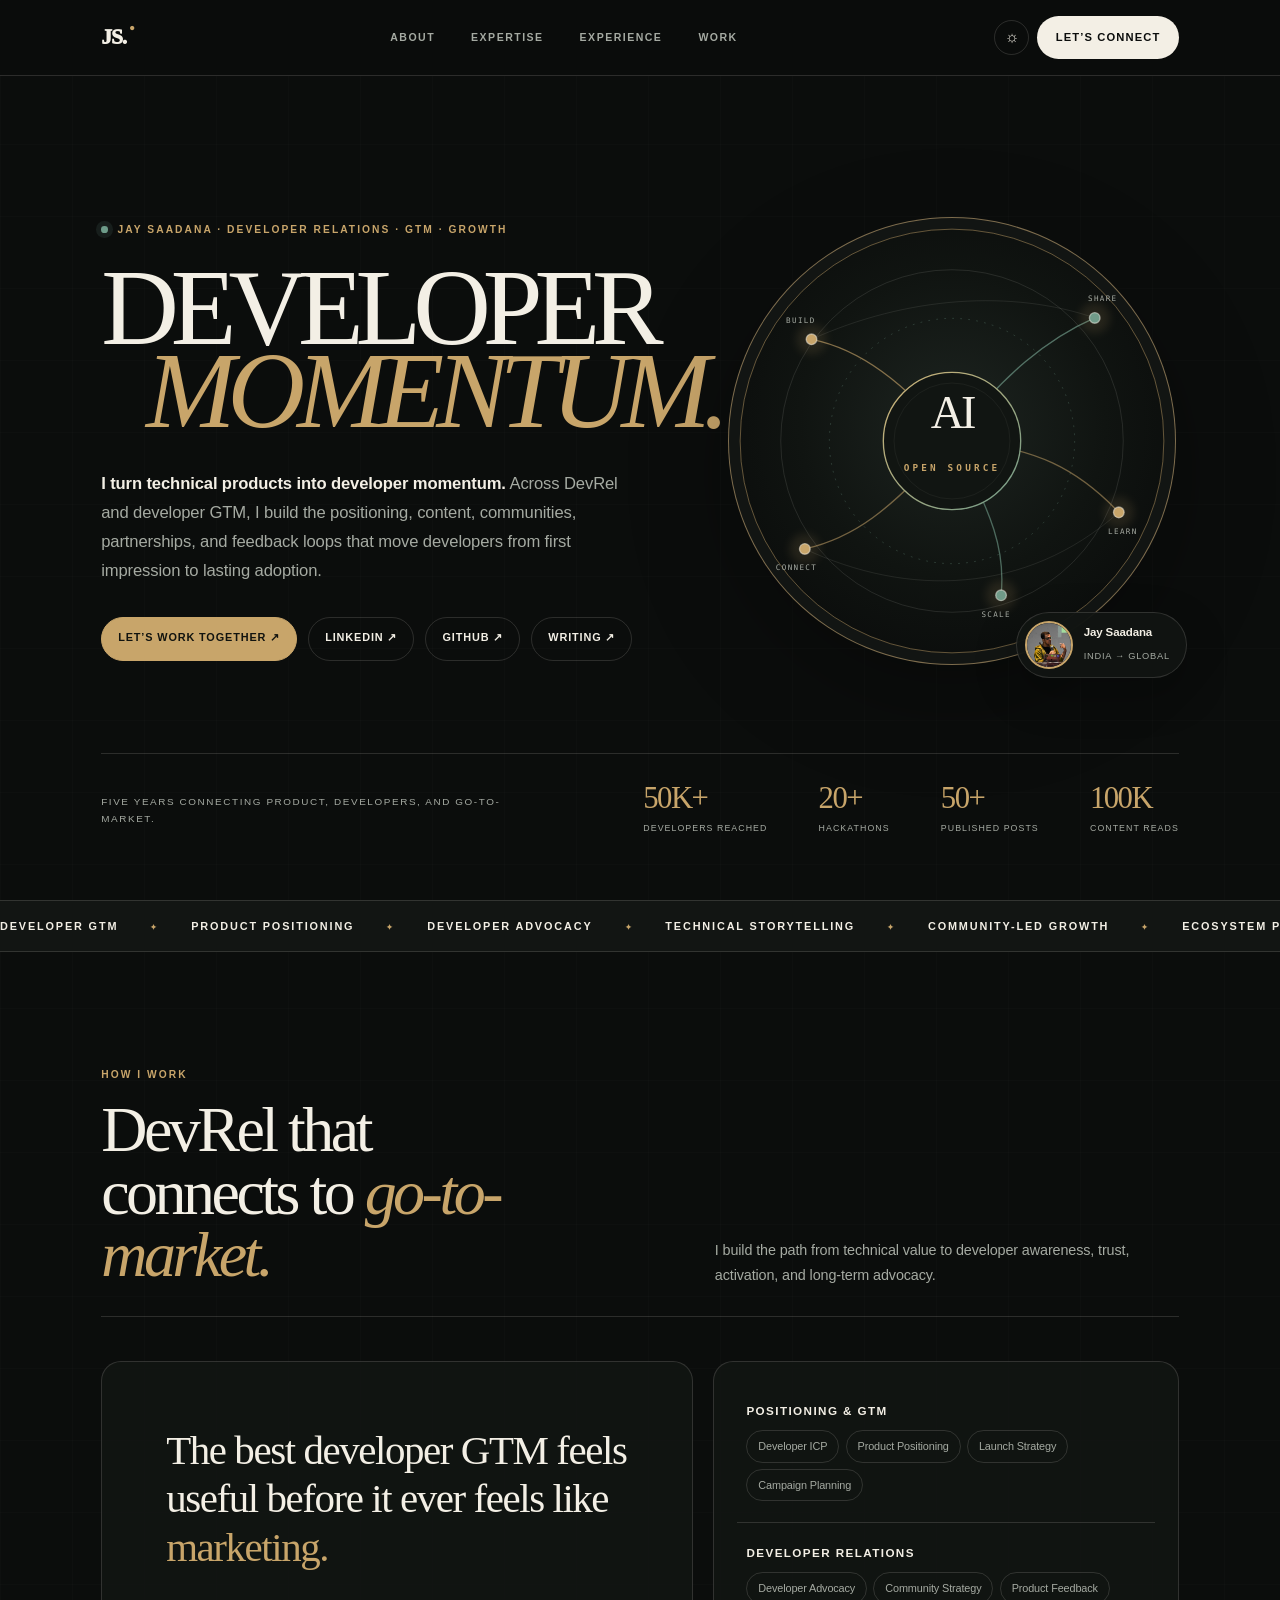
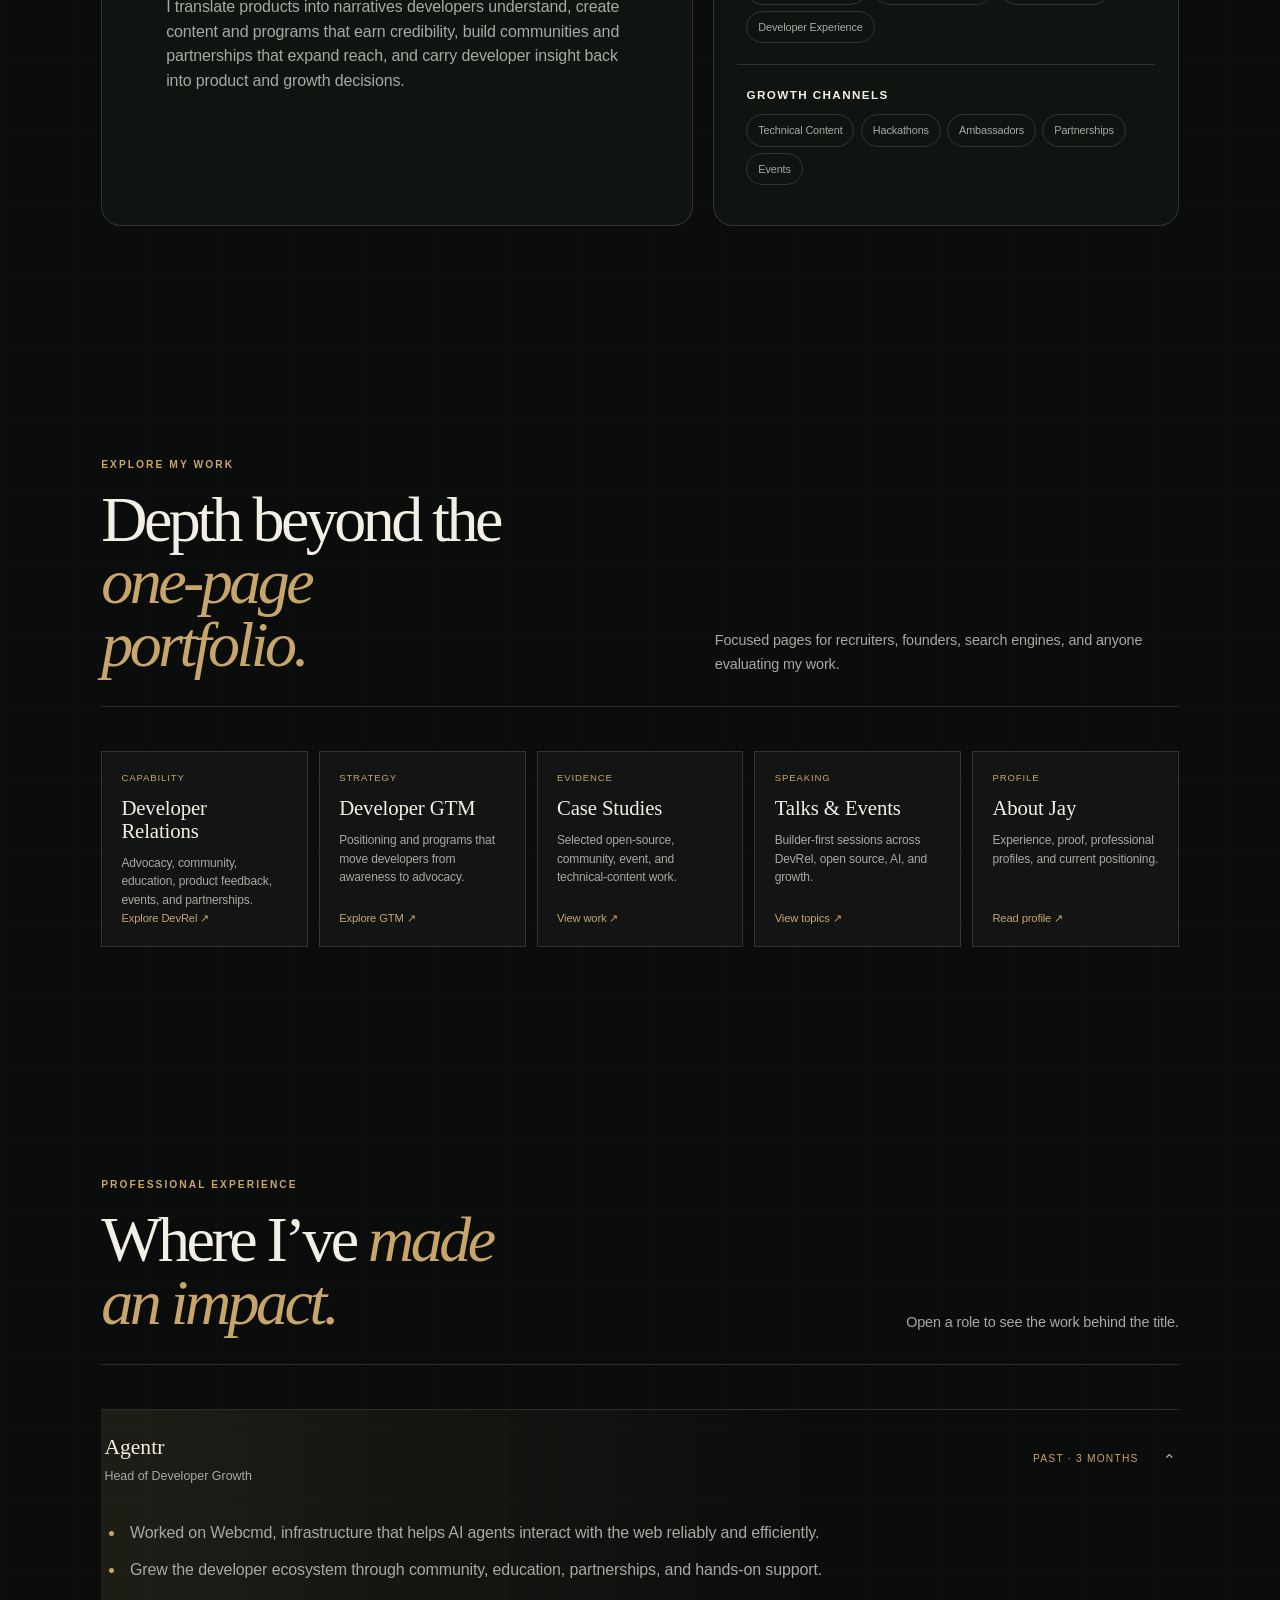
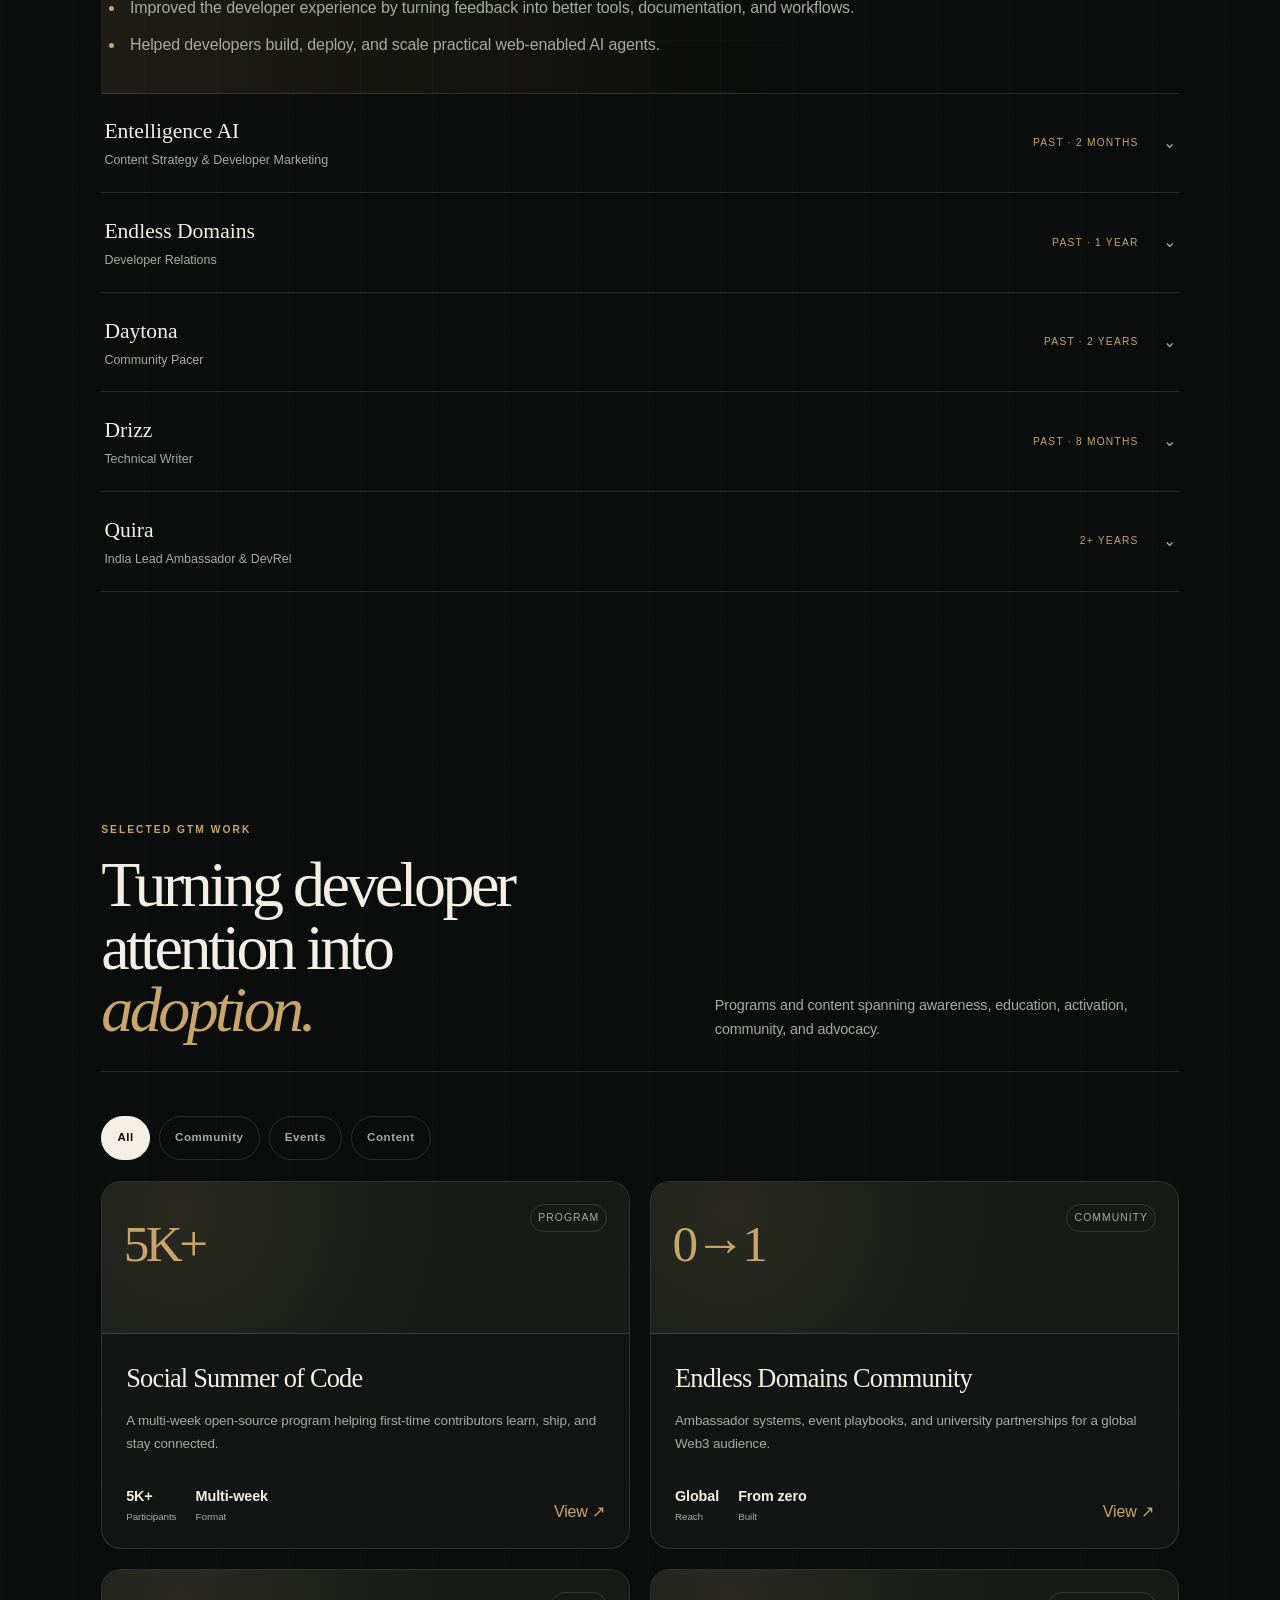
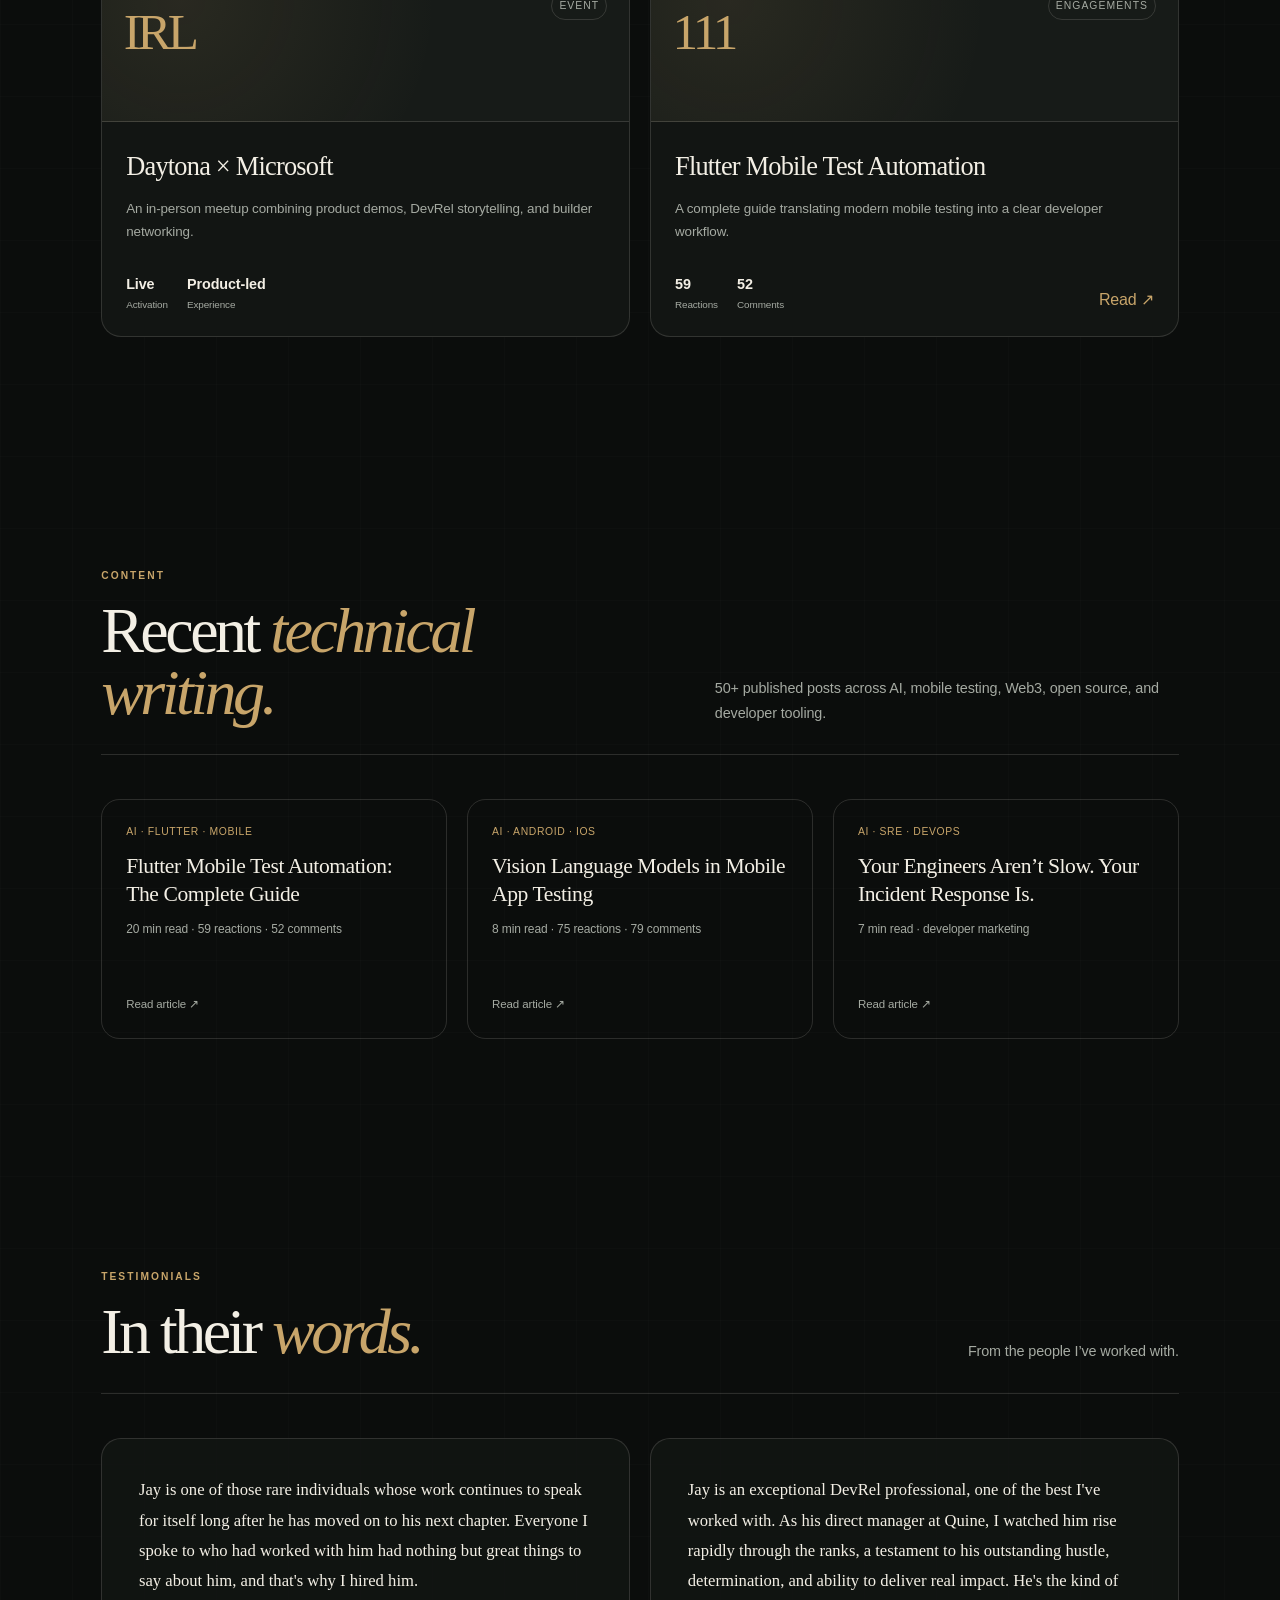
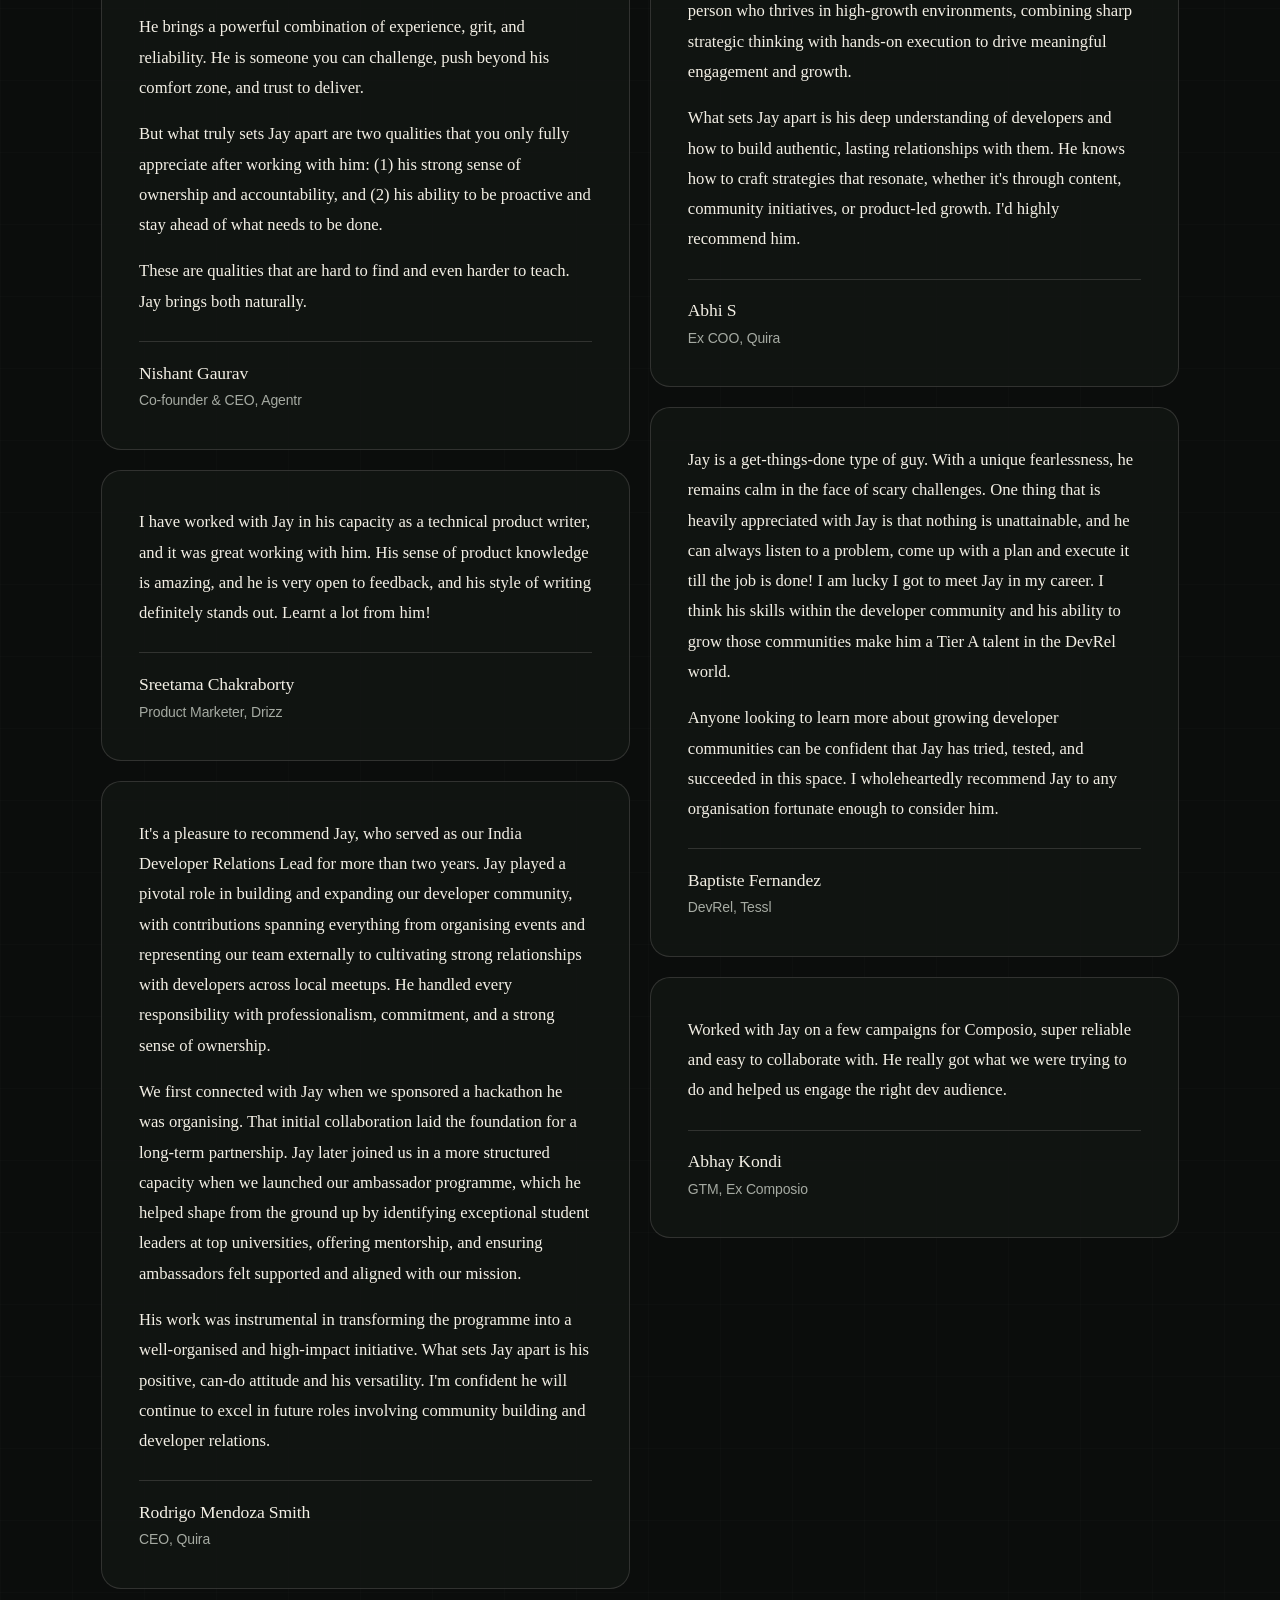
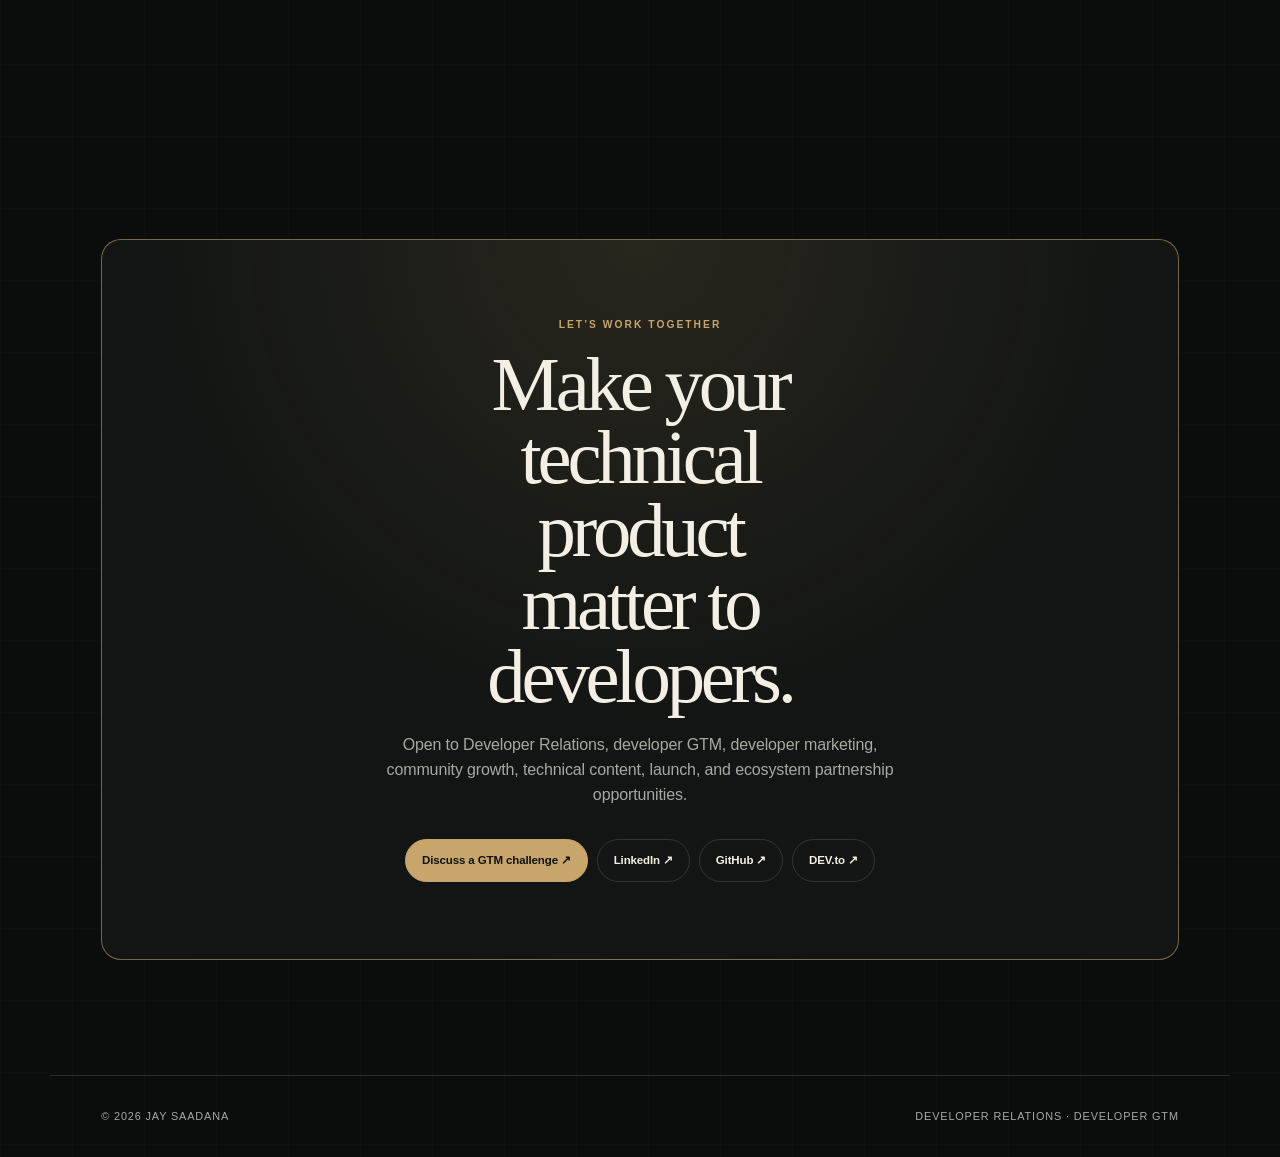
==== commit 843522f8: "Improve responsive layout across portfolio" ====
--- a/index.html
+++ b/index.html
@@ -236,6 +236,19 @@
     .testimonials-grid .testimonial{display:inline-block;width:100%;margin:0 0 1.25rem;break-inside:avoid;vertical-align:top}
     @media(max-width:760px){.testimonials-grid{columns:1}}
     .authority-grid{display:grid;grid-template-columns:repeat(5,1fr);gap:.7rem}.authority-card{min-height:14rem;padding:1.2rem;border:1px solid var(--line);background:var(--panel);text-decoration:none;display:flex;flex-direction:column}.authority-card small{color:var(--accent);text-transform:uppercase;letter-spacing:.09em;font-size:.6rem}.authority-card h3{font-family:Georgia,"Times New Roman",serif;font-size:1.3rem;font-weight:400;line-height:1.1;margin:.7rem 0}.authority-card p{font-size:.75rem;color:var(--muted);margin:0}.authority-card span{margin-top:auto;color:var(--accent);font-size:.7rem}.authority-card:hover{border-color:var(--accent);transform:translateY(-2px)}@media(max-width:980px){.authority-grid{grid-template-columns:repeat(2,1fr)}}@media(max-width:520px){.authority-grid{grid-template-columns:1fr}.authority-card{min-height:11rem}}
+    .hero-grid,.hero-copy,.hero-art{min-width:0}
+    .socials a,.category,.authority-card{min-height:44px}
+    @media(max-width:760px){
+      .hero-copy h1.recruiter-headline{font-size:clamp(2.8rem,14vw,5.8rem);line-height:.82;letter-spacing:-.075em}
+      .hero-copy h1.recruiter-headline span{max-width:100%}
+      .eyebrow{line-height:1.55}
+      .socials a{display:inline-flex;align-items:center;padding:.7rem .9rem}
+    }
+    @media(min-width:761px) and (max-width:1100px){
+      .hero-grid{grid-template-columns:minmax(0,1.08fr) minmax(18rem,.92fr);gap:2rem}
+      .hero-copy h1.recruiter-headline{font-size:clamp(3.8rem,8vw,5.5rem)}
+      .authority-grid{grid-template-columns:repeat(2,minmax(0,1fr))}
+    }
   </style>
 </head>
 <body>
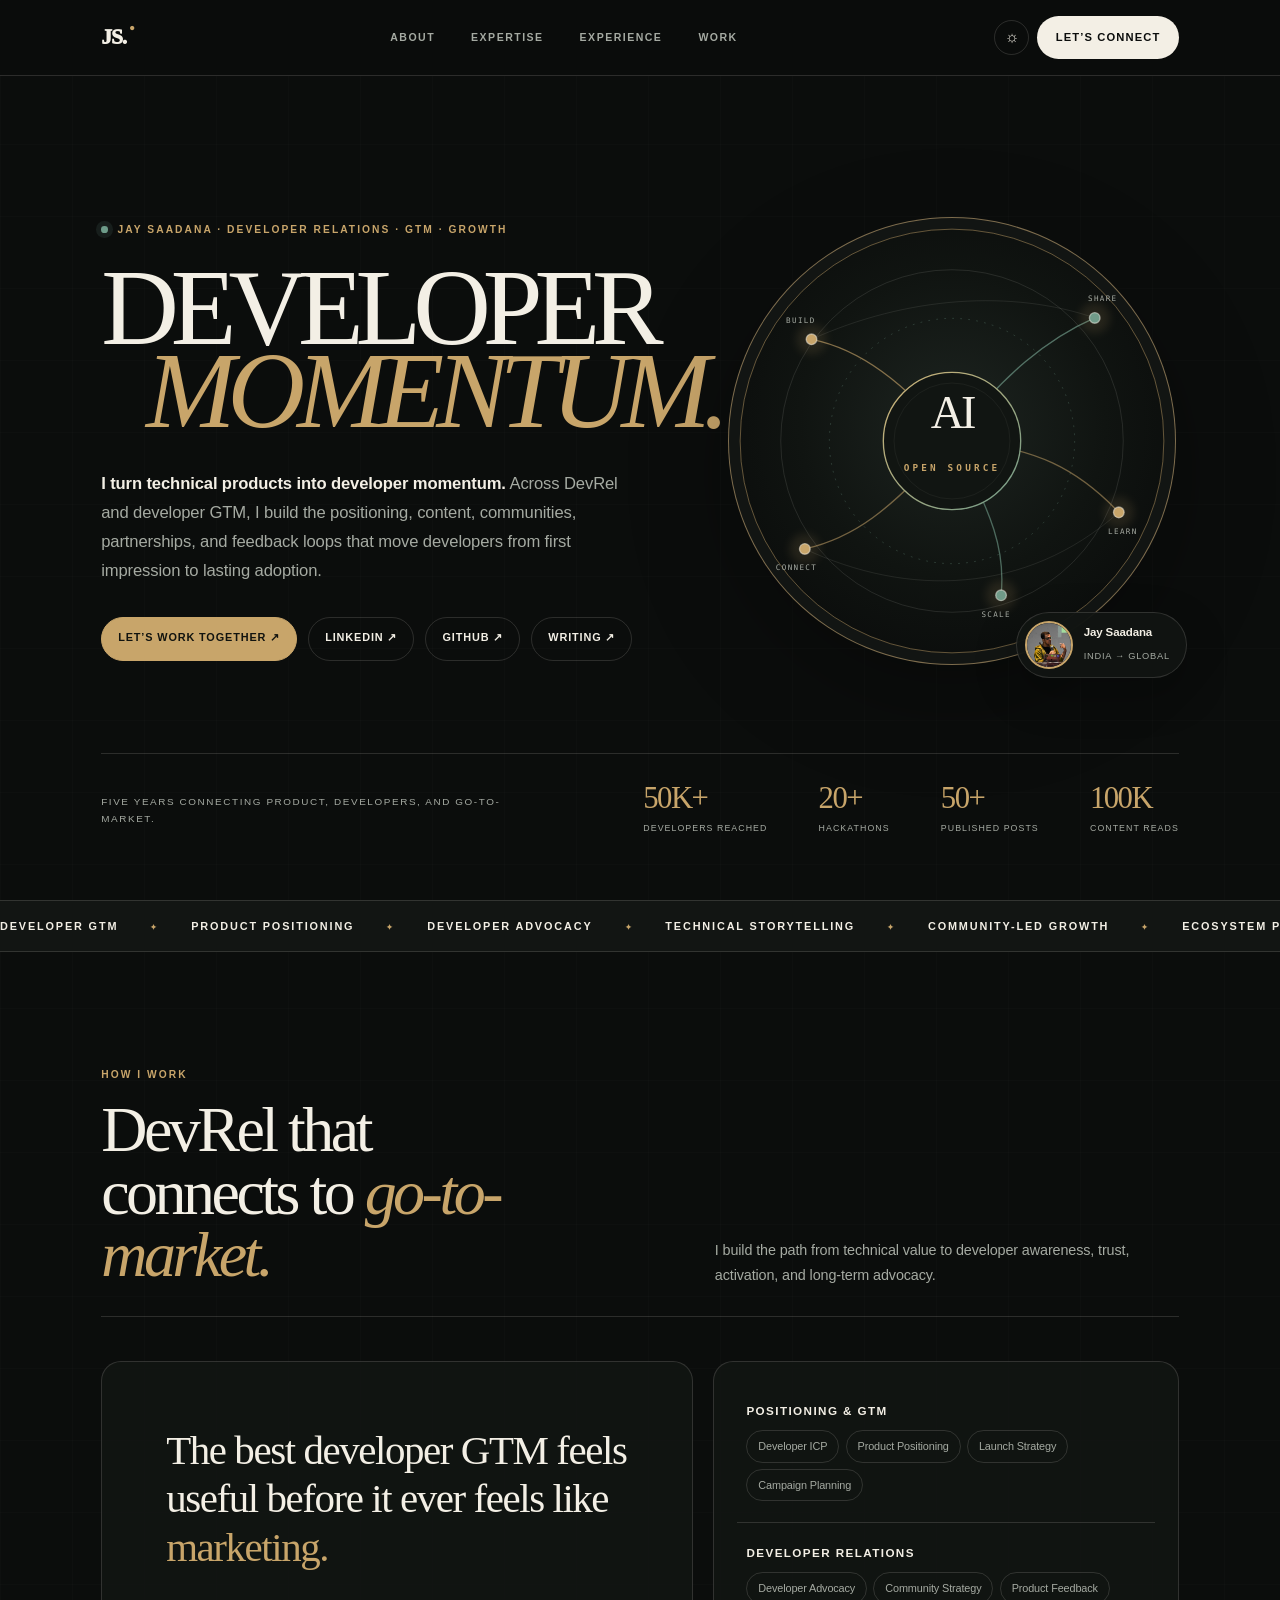
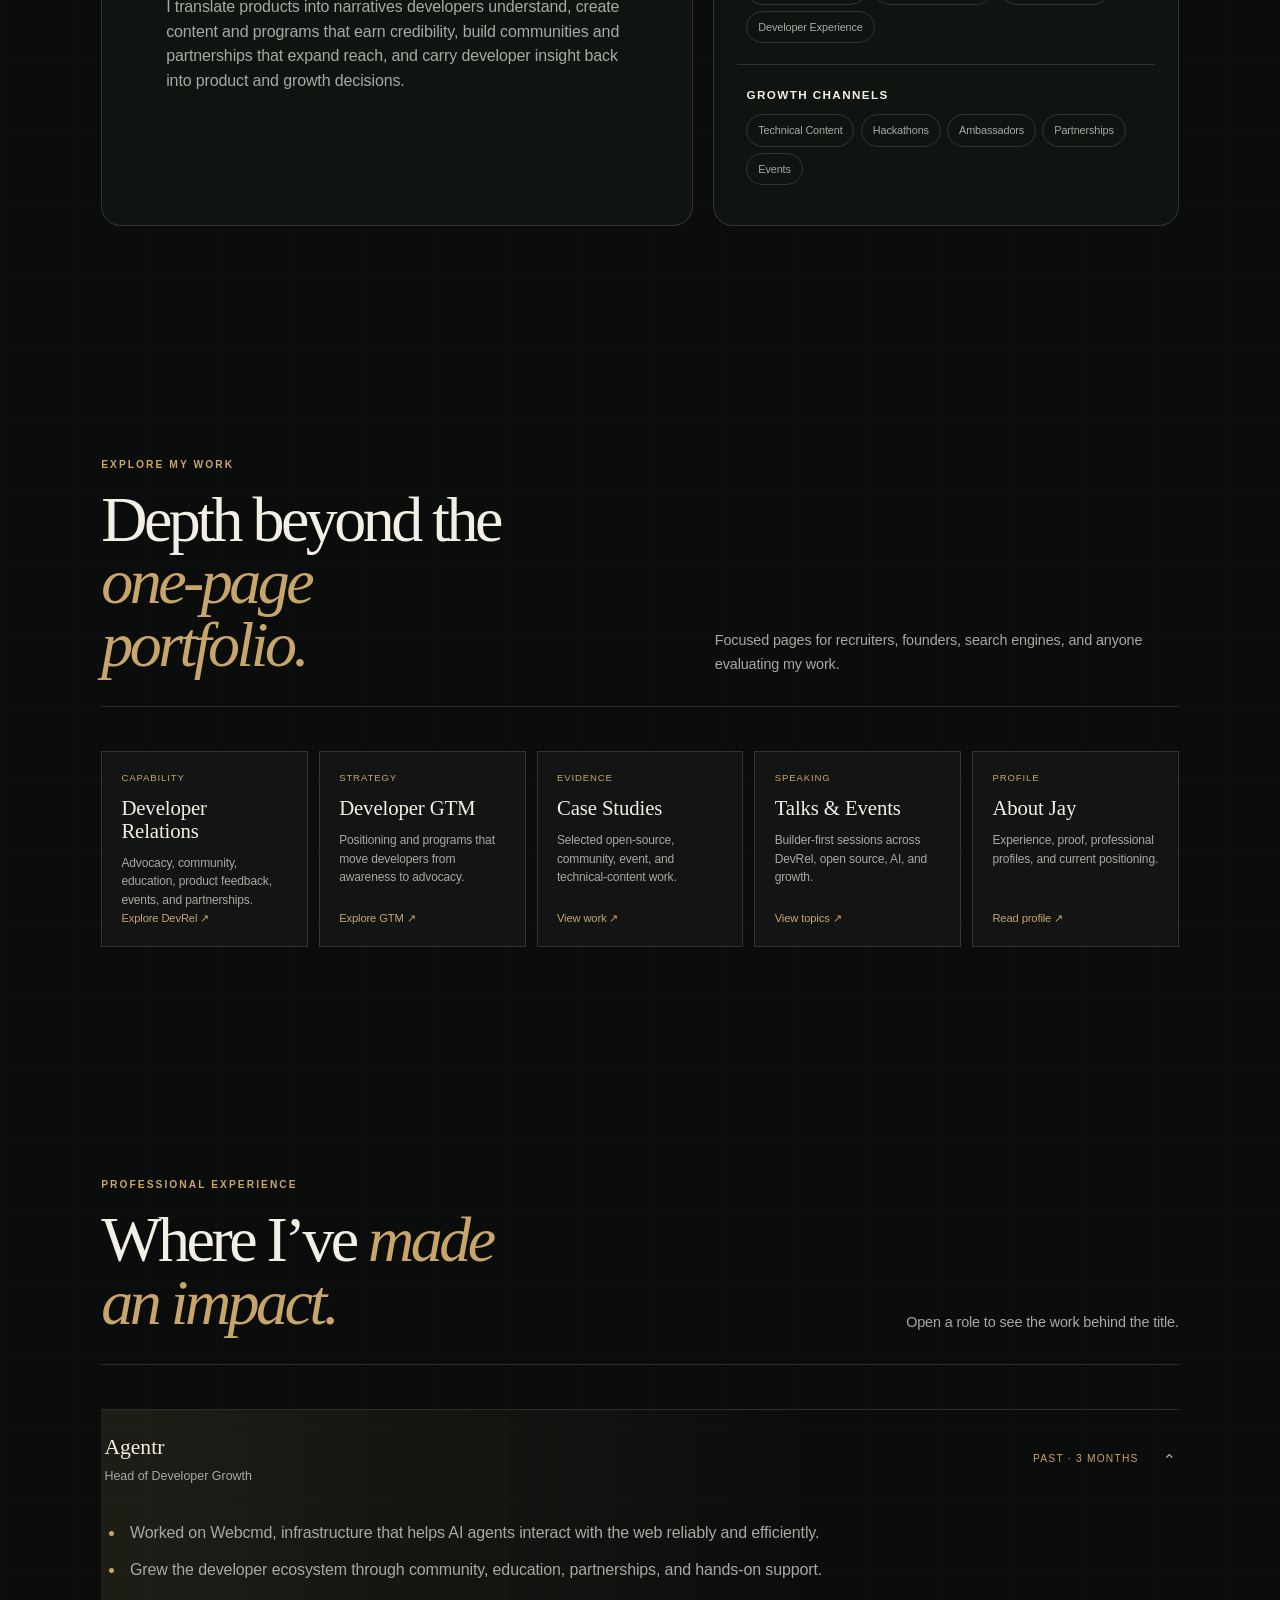
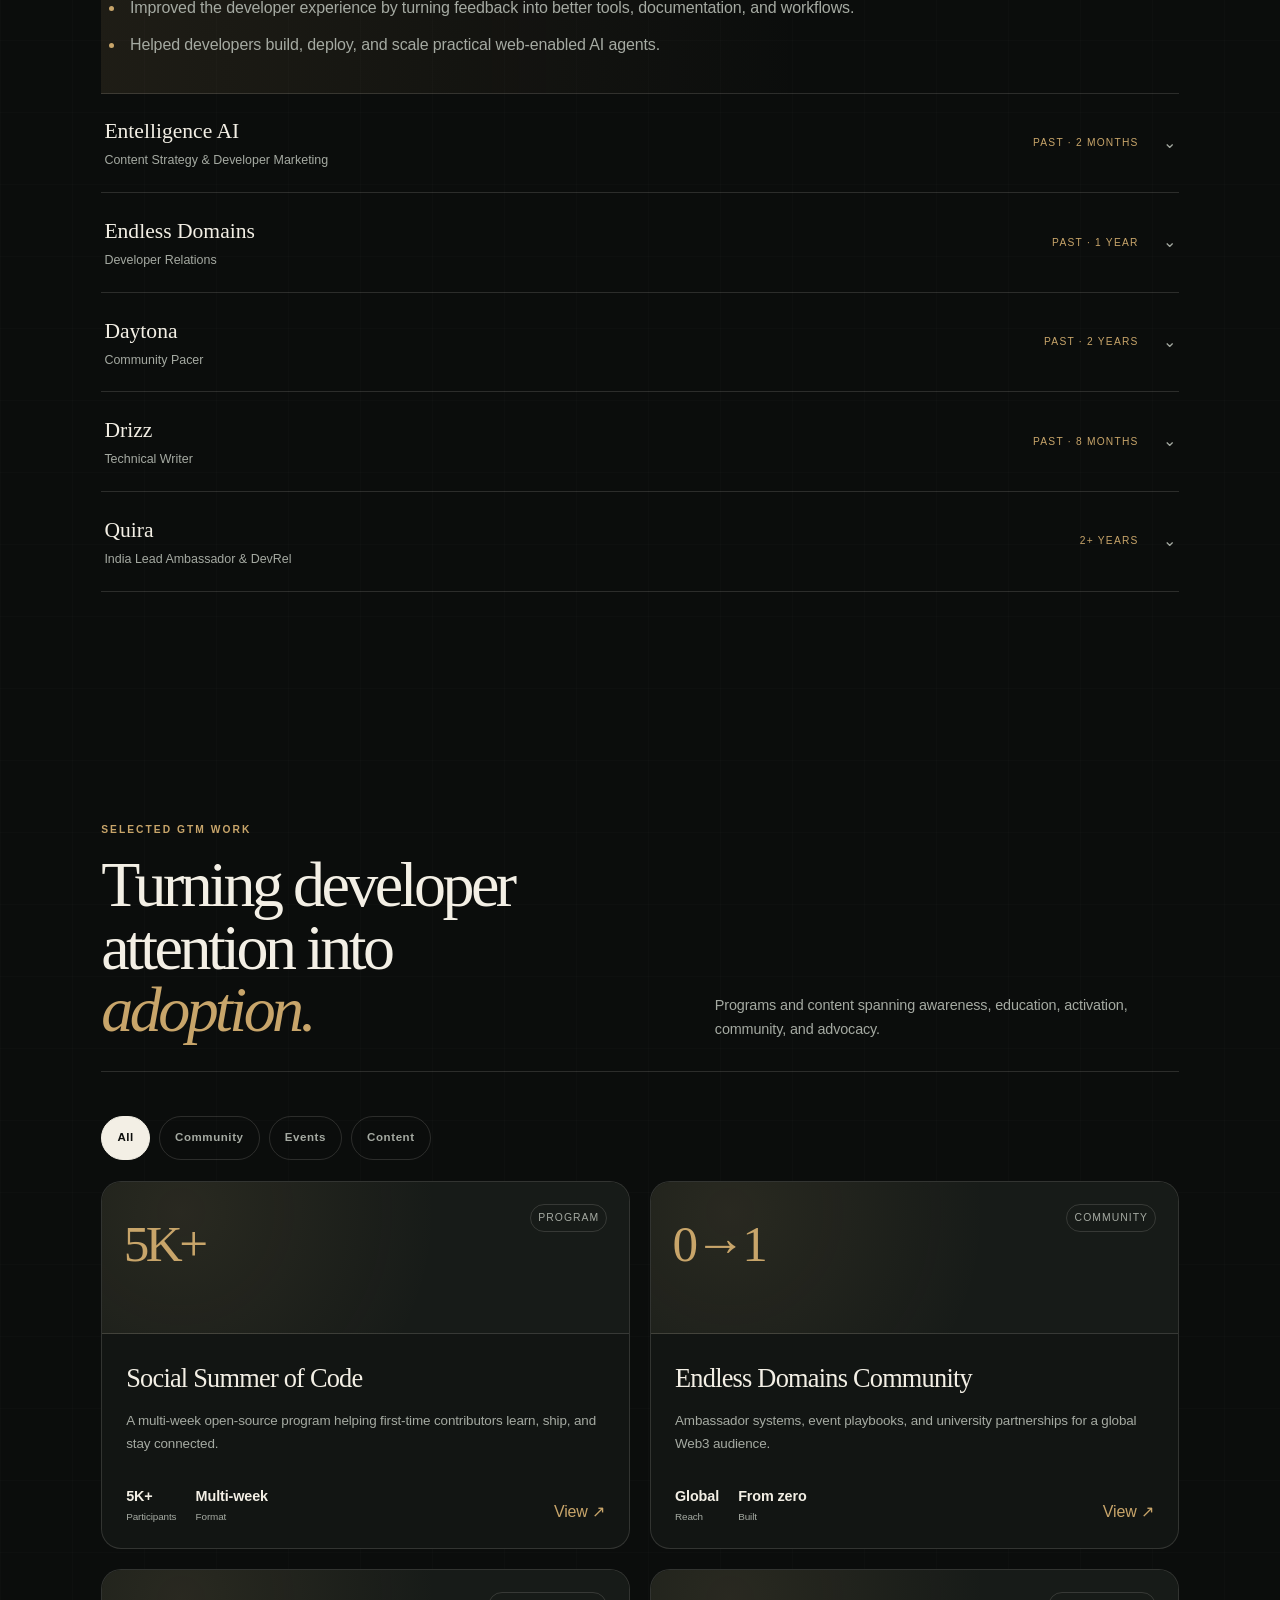
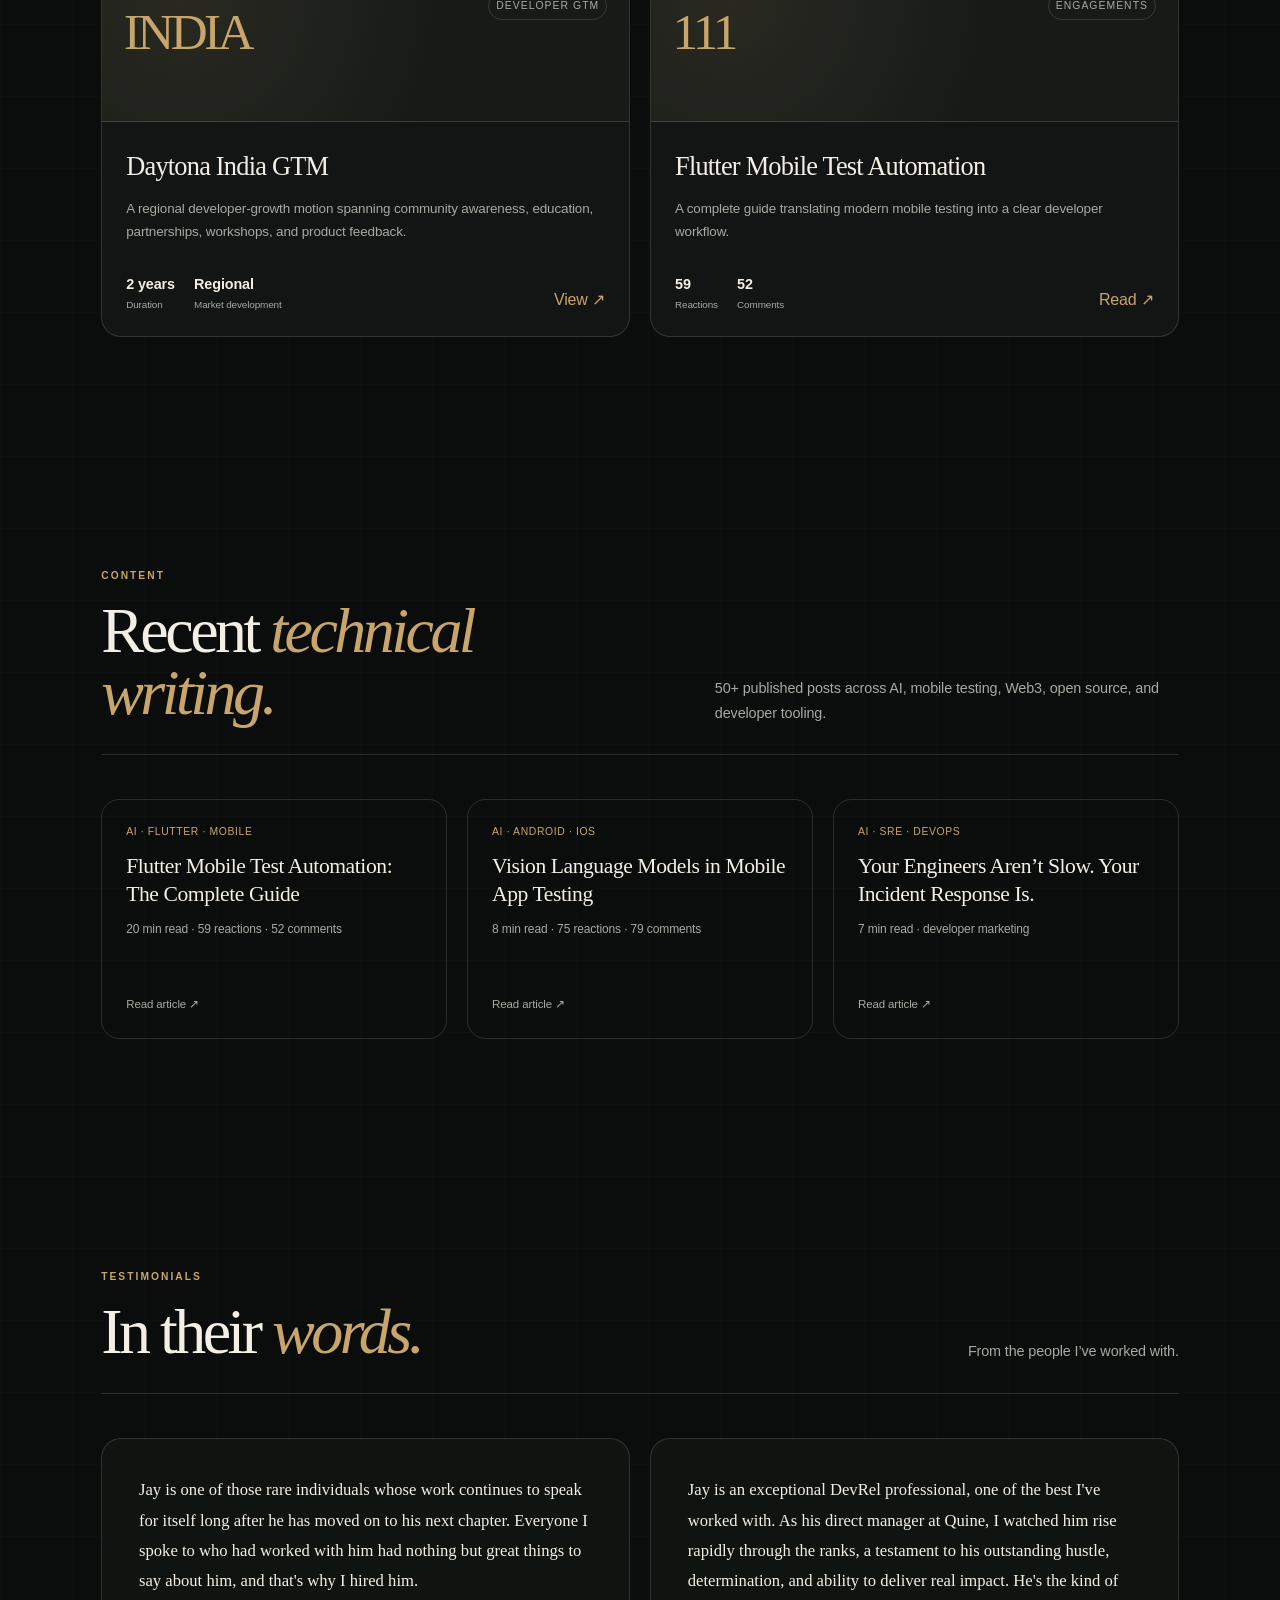
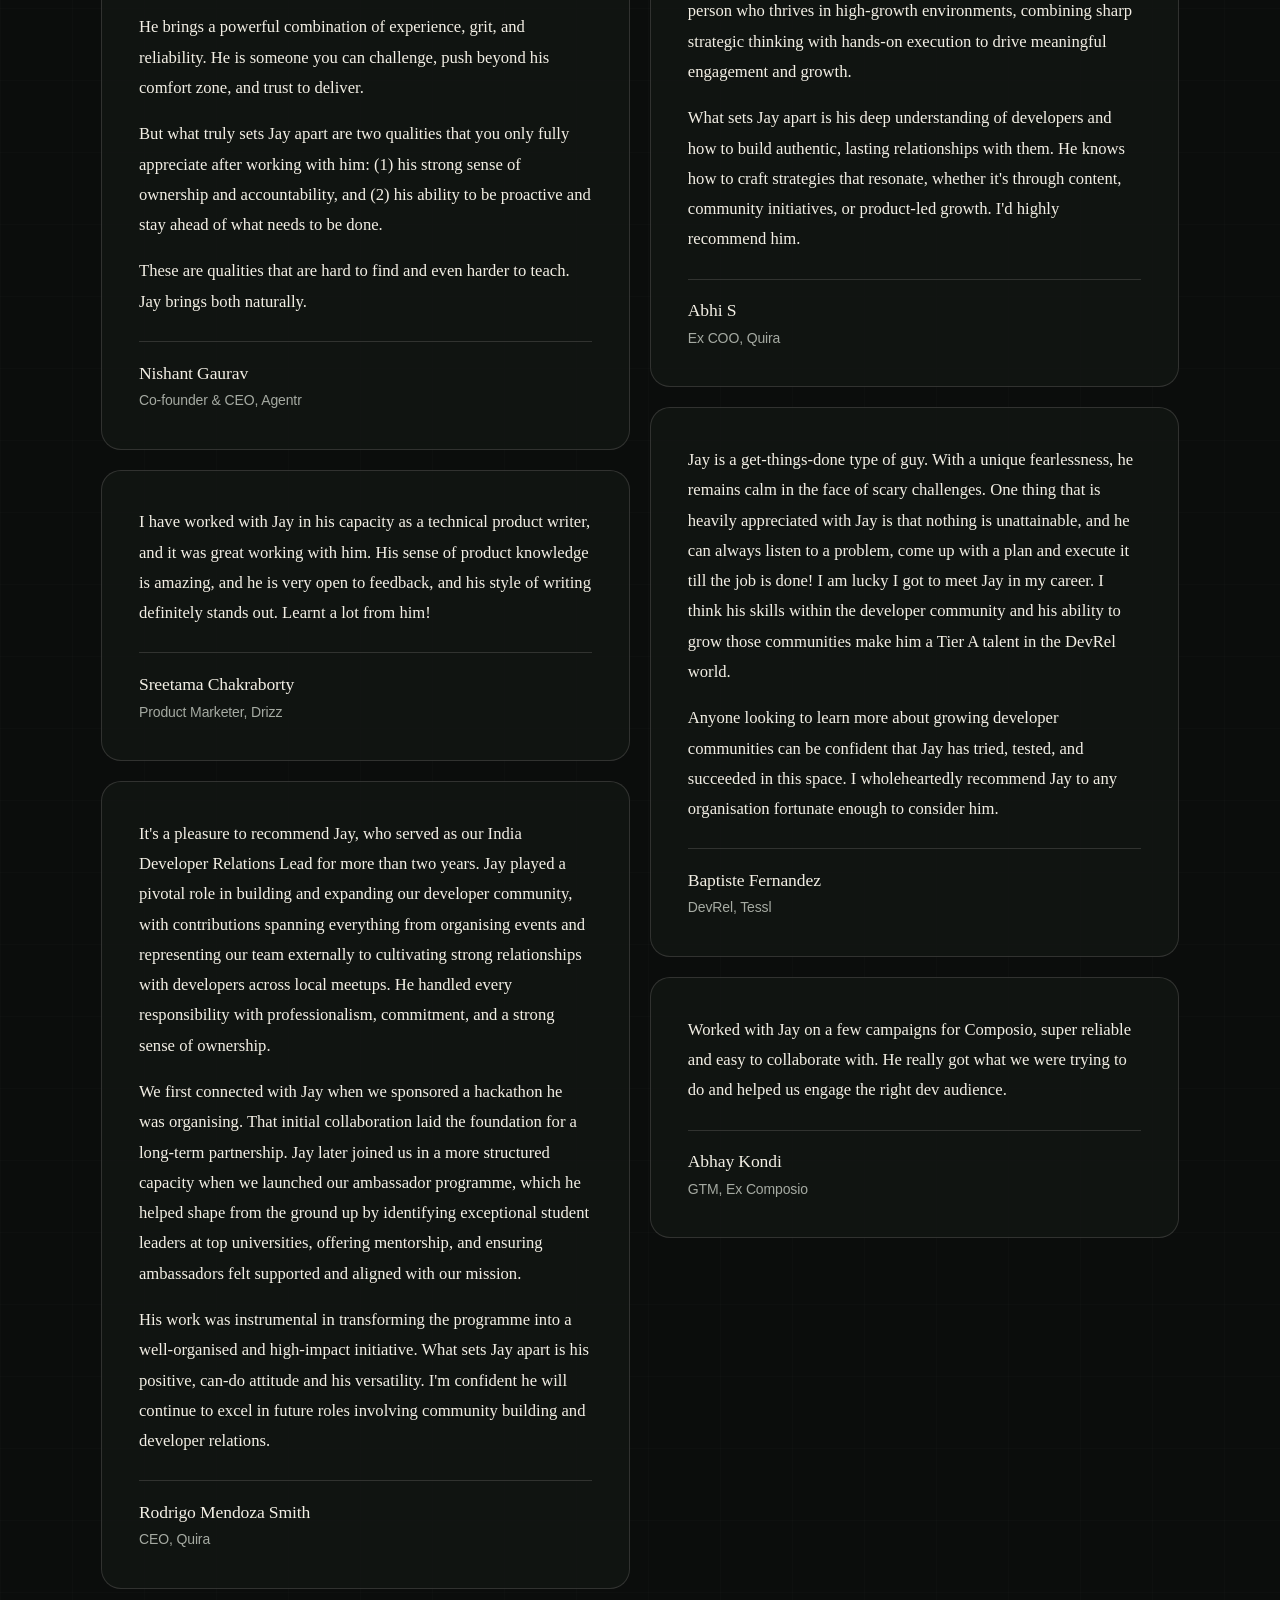
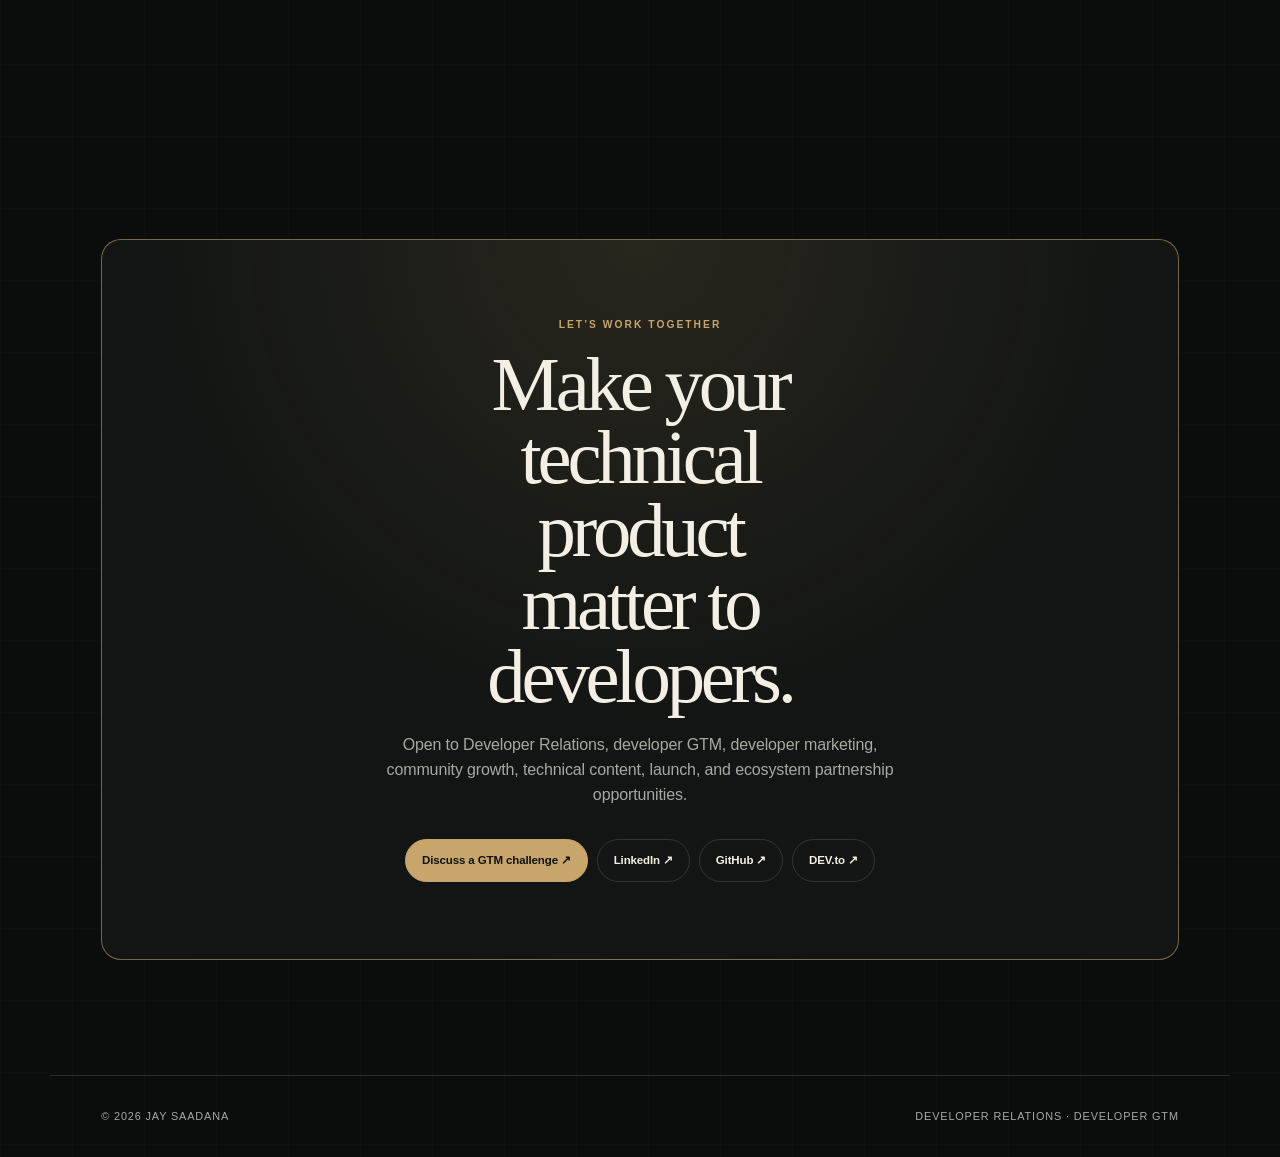
==== commit 3386455d: "Improve SEO, GEO, and social previews" ====
--- a/index.html
+++ b/index.html
@@ -17,24 +17,24 @@
   <meta property="og:description" content="Developer relations and GTM for technical products: positioning, content, community, partnerships, events, and developer adoption." />
   <meta property="og:site_name" content="Jay Saadana" />
   <meta property="og:locale" content="en_IN" />
-  <meta property="og:image" content="https://jaysaadana.com/jay-saadana-preview.jpg" />
-  <meta property="og:image:secure_url" content="https://jaysaadana.com/jay-saadana-preview.jpg" />
-  <meta property="og:image:type" content="image/jpeg" />
-  <meta property="og:image:width" content="320" />
-  <meta property="og:image:height" content="320" />
-  <meta property="og:image:alt" content="Jay Saadana speaking at a developer event" />
+  <meta property="og:image" content="https://jaysaadana.com/jay-saadana-social-preview.png" />
+  <meta property="og:image:secure_url" content="https://jaysaadana.com/jay-saadana-social-preview.png" />
+  <meta property="og:image:type" content="image/png" />
+  <meta property="og:image:width" content="1200" />
+  <meta property="og:image:height" content="630" />
+  <meta property="og:image:alt" content="Jay Saadana, Developer Relations and Developer GTM" />
   <meta property="profile:first_name" content="Jay" />
   <meta property="profile:last_name" content="Saadana" />
-  <meta name="twitter:card" content="summary" />
-  <meta name="twitter:image" content="https://jaysaadana.com/jay-saadana-preview.jpg" />
-  <meta name="twitter:image:alt" content="Jay Saadana speaking at a developer event" />
+  <meta name="twitter:card" content="summary_large_image" />
+  <meta name="twitter:image" content="https://jaysaadana.com/jay-saadana-social-preview.png" />
+  <meta name="twitter:image:alt" content="Jay Saadana, Developer Relations and Developer GTM" />
   <meta name="twitter:creator" content="@jaysaadana" />
   <meta name="twitter:title" content="Jay Saadana | Developer Relations &amp; Developer GTM" />
   <meta name="twitter:description" content="Developer relations and GTM for technical products: positioning, content, community, partnerships, and developer adoption." />
   <link rel="alternate" type="text/markdown" href="https://jaysaadana.com/index.md" title="Jay Saadana profile in Markdown" />
   <link rel="describedby" href="https://jaysaadana.com/llms.txt" type="text/plain" />
   <script type="application/ld+json">
-  {"@context":"https://schema.org","@type":"ProfilePage","@id":"https://jaysaadana.com/#profile","url":"https://jaysaadana.com/","name":"Jay Saadana | Developer Relations and Developer GTM","mainEntity":{"@type":"Person","@id":"https://jaysaadana.com/#jay-saadana","name":"Jay Saadana","url":"https://jaysaadana.com/","image":"https://jaysaadana.com/jay-profile.webp","jobTitle":"Developer Relations and Developer GTM Professional","description":"Developer Relations and GTM professional turning technical products into clear narratives, trusted communities, and measurable developer adoption.","knowsAbout":["Developer Relations","Developer Go-to-Market","Developer Marketing","Product Positioning","Developer Growth","Open Source","AI Agents","Technical Writing","Community Building","Developer Experience","Partnerships","Hackathons"],"sameAs":["https://github.com/jaysaadana5","https://linkedin.com/in/jaysaadana","https://twitter.com/jaysaadana","https://dev.to/jaysaadana"]}}
+  {"@context":"https://schema.org","@graph":[{"@type":"WebSite","@id":"https://jaysaadana.com/#website","url":"https://jaysaadana.com/","name":"Jay Saadana","inLanguage":"en-IN"},{"@type":"ProfilePage","@id":"https://jaysaadana.com/#profile","url":"https://jaysaadana.com/","name":"Jay Saadana | Developer Relations and Developer GTM","isPartOf":{"@id":"https://jaysaadana.com/#website"},"dateModified":"2026-10-28","inLanguage":"en-IN","mainEntity":{"@type":"Person","@id":"https://jaysaadana.com/#jay-saadana","name":"Jay Saadana","url":"https://jaysaadana.com/","image":"https://jaysaadana.com/jay-profile.webp","jobTitle":"Developer Relations and Developer GTM Professional","description":"Developer Relations and GTM professional turning technical products into clear narratives, trusted communities, and measurable developer adoption.","homeLocation":{"@type":"Place","name":"Bengaluru, India"},"knowsAbout":["Developer Relations","Developer Go-to-Market","Developer Marketing","Product Positioning","Developer Growth","Open Source","AI Agents","Technical Writing","Community Building","Developer Experience","Partnerships","Hackathons"],"sameAs":["https://github.com/jaysaadana5","https://linkedin.com/in/jaysaadana","https://twitter.com/jaysaadana","https://dev.to/jaysaadana","https://tal.club/meet/jay-saadana","https://www.daytona.io/pacers/jay-saadana"]}}]}
   </script>
   <link rel="icon" type="image/svg+xml" href="data:image/svg+xml,%3Csvg xmlns='http://www.w3.org/2000/svg' viewBox='0 0 32 32'%3E%3Crect width='32' height='32' rx='8' fill='%230b0a09'/%3E%3Cpath d='M8 8h7v10c0 5-3 7-7 5v-4c2 1 3 0 3-2V8zm10 0h6v5h-6V8zm0 8h6v8h-6v-8z' fill='%23f26a3d'/%3E%3C/svg%3E" />
   <style>
@@ -265,7 +265,7 @@
       <article class="job open"><button class="job-button" aria-expanded="true"><span class="job-title"><b>Agentr</b><span>Head of Developer Growth</span></span><span class="job-date">PAST · 3 MONTHS</span><span class="chevron">⌄</span></button><div class="job-details"><div><ul><li>Worked on Webcmd, infrastructure that helps AI agents interact with the web reliably and efficiently.</li><li>Grew the developer ecosystem through community, education, partnerships, and hands-on support.</li><li>Improved the developer experience by turning feedback into better tools, documentation, and workflows.</li><li>Helped developers build, deploy, and scale practical web-enabled AI agents.</li></ul></div></div></article>
       <article class="job"><button class="job-button" aria-expanded="false"><span class="job-title"><b>Entelligence AI</b><span>Content Strategy & Developer Marketing</span></span><span class="job-date">PAST · 2 MONTHS</span><span class="chevron">⌄</span></button><div class="job-details"><div><ul><li>Led developer-facing content strategy for an engineering intelligence platform serving 10,000+ engineering teams.</li><li>Connected product value with concrete engineering-management workflows.</li><li>Developed technical narratives for a highly technical buyer and user audience.</li></ul></div></div></article>
       <article class="job"><button class="job-button" aria-expanded="false"><span class="job-title"><b>Endless Domains</b><span>Developer Relations</span></span><span class="job-date">PAST · 1 YEAR</span><span class="chevron">⌄</span></button><div class="job-details"><div><ul><li>Built developer marketing and community strategy around digital identity adoption.</li><li>Designed ambassador activation and repeatable event playbooks.</li><li>Developed university and ecosystem partnerships for Web3 audiences.</li></ul></div></div></article>
-      <article class="job"><button class="job-button" aria-expanded="false"><span class="job-title"><b>Daytona</b><span>Community Pacer</span></span><span class="job-date">PAST · 2 YEARS</span><span class="chevron">⌄</span></button><div class="job-details"><div><ul><li>Supported community growth for a secure development environment platform.</li><li>Created engagement opportunities around developer workflows.</li><li>Organized an in-person product meetup with Microsoft.</li></ul></div></div></article>
+      <article class="job"><button class="job-button" aria-expanded="false"><span class="job-title"><b>Daytona</b><span>Community Pacer</span></span><span class="job-date">PAST · 2 YEARS</span><span class="chevron">⌄</span></button><div class="job-details"><div><ul><li>Built India-facing developer GTM across community awareness, workshops, university relationships, product education, and ecosystem partnerships.</li><li>Represented Daytona across Indian developer communities and localized its narrative around open source and AI.</li><li>Created repeatable channels for developer education, direct product feedback, and regional ecosystem relationships.</li></ul></div></div></article>
       <article class="job"><button class="job-button" aria-expanded="false"><span class="job-title"><b>Drizz</b><span>Technical Writer</span></span><span class="job-date">PAST · 8 MONTHS</span><span class="chevron">⌄</span></button><div class="job-details"><div><ul><li>Wrote in-depth technical guides about Vision AI and mobile-app testing.</li><li>Translated product capabilities into accessible developer education.</li><li>Built content across AI, Flutter, Android, iOS, and automation.</li></ul></div></div></article>
       <article class="job"><button class="job-button" aria-expanded="false"><span class="job-title"><b>Quira</b><span>India Lead Ambassador & DevRel</span></span><span class="job-date">2+ YEARS</span><span class="chevron">⌄</span></button><div class="job-details"><div><ul><li>Built and expanded the developer community across India.</li><li>Organized local events, workshops, and ecosystem activations.</li><li>Helped shape the ambassador program from the ground up.</li></ul></div></div></article>
     </div></section>
@@ -273,7 +273,7 @@
     <section class="wrap" id="work"><div class="section-top reveal"><div><div class="kicker">Selected GTM work</div><h2>Turning developer attention into <span>adoption.</span></h2></div><p>Programs and content spanning awareness, education, activation, community, and advocacy.</p></div><div class="category-nav" role="group" aria-label="Filter work"><button class="category active" data-filter="all">All</button><button class="category" data-filter="community">Community</button><button class="category" data-filter="events">Events</button><button class="category" data-filter="content">Content</button></div><div class="work-grid">
       <a class="work-card reveal" data-type="community events" href="https://github.com/jaysaadana5/ssoc" target="_blank" rel="noreferrer"><div class="work-visual"><strong>5K+</strong><span>Program</span></div><div class="work-content"><h3>Social Summer of Code</h3><p>A multi-week open-source program helping first-time contributors learn, ship, and stay connected.</p><div class="work-meta"><div><b>5K+</b><small>Participants</small></div><div><b>Multi-week</b><small>Format</small></div><span class="view">View ↗</span></div></div></a>
       <a class="work-card reveal" data-type="community" href="https://dev.to/endlessdoamins" target="_blank" rel="noreferrer"><div class="work-visual"><strong>0→1</strong><span>Community</span></div><div class="work-content"><h3>Endless Domains Community</h3><p>Ambassador systems, event playbooks, and university partnerships for a global Web3 audience.</p><div class="work-meta"><div><b>Global</b><small>Reach</small></div><div><b>From zero</b><small>Built</small></div><span class="view">View ↗</span></div></div></a>
-      <article class="work-card static reveal" data-type="events"><div class="work-visual"><strong>IRL</strong><span>Event</span></div><div class="work-content"><h3>Daytona × Microsoft</h3><p>An in-person meetup combining product demos, DevRel storytelling, and builder networking.</p><div class="work-meta"><div><b>Live</b><small>Activation</small></div><div><b>Product-led</b><small>Experience</small></div></div></div></article>
+      <a class="work-card reveal" data-type="community events" href="case-studies.html#daytona"><div class="work-visual"><strong>INDIA</strong><span>Developer GTM</span></div><div class="work-content"><h3>Daytona India GTM</h3><p>A regional developer-growth motion spanning community awareness, education, partnerships, workshops, and product feedback.</p><div class="work-meta"><div><b>2 years</b><small>Duration</small></div><div><b>Regional</b><small>Market development</small></div><span class="view">View ↗</span></div></div></a>
       <a class="work-card reveal" data-type="content" href="https://dev.to/drizzdev/flutter-mobile-test-automation-the-complete-guide-37g3" target="_blank" rel="noreferrer"><div class="work-visual"><strong>111</strong><span>Engagements</span></div><div class="work-content"><h3>Flutter Mobile Test Automation</h3><p>A complete guide translating modern mobile testing into a clear developer workflow.</p><div class="work-meta"><div><b>59</b><small>Reactions</small></div><div><b>52</b><small>Comments</small></div><span class="view">Read ↗</span></div></div></a>
     </div></section>
 
